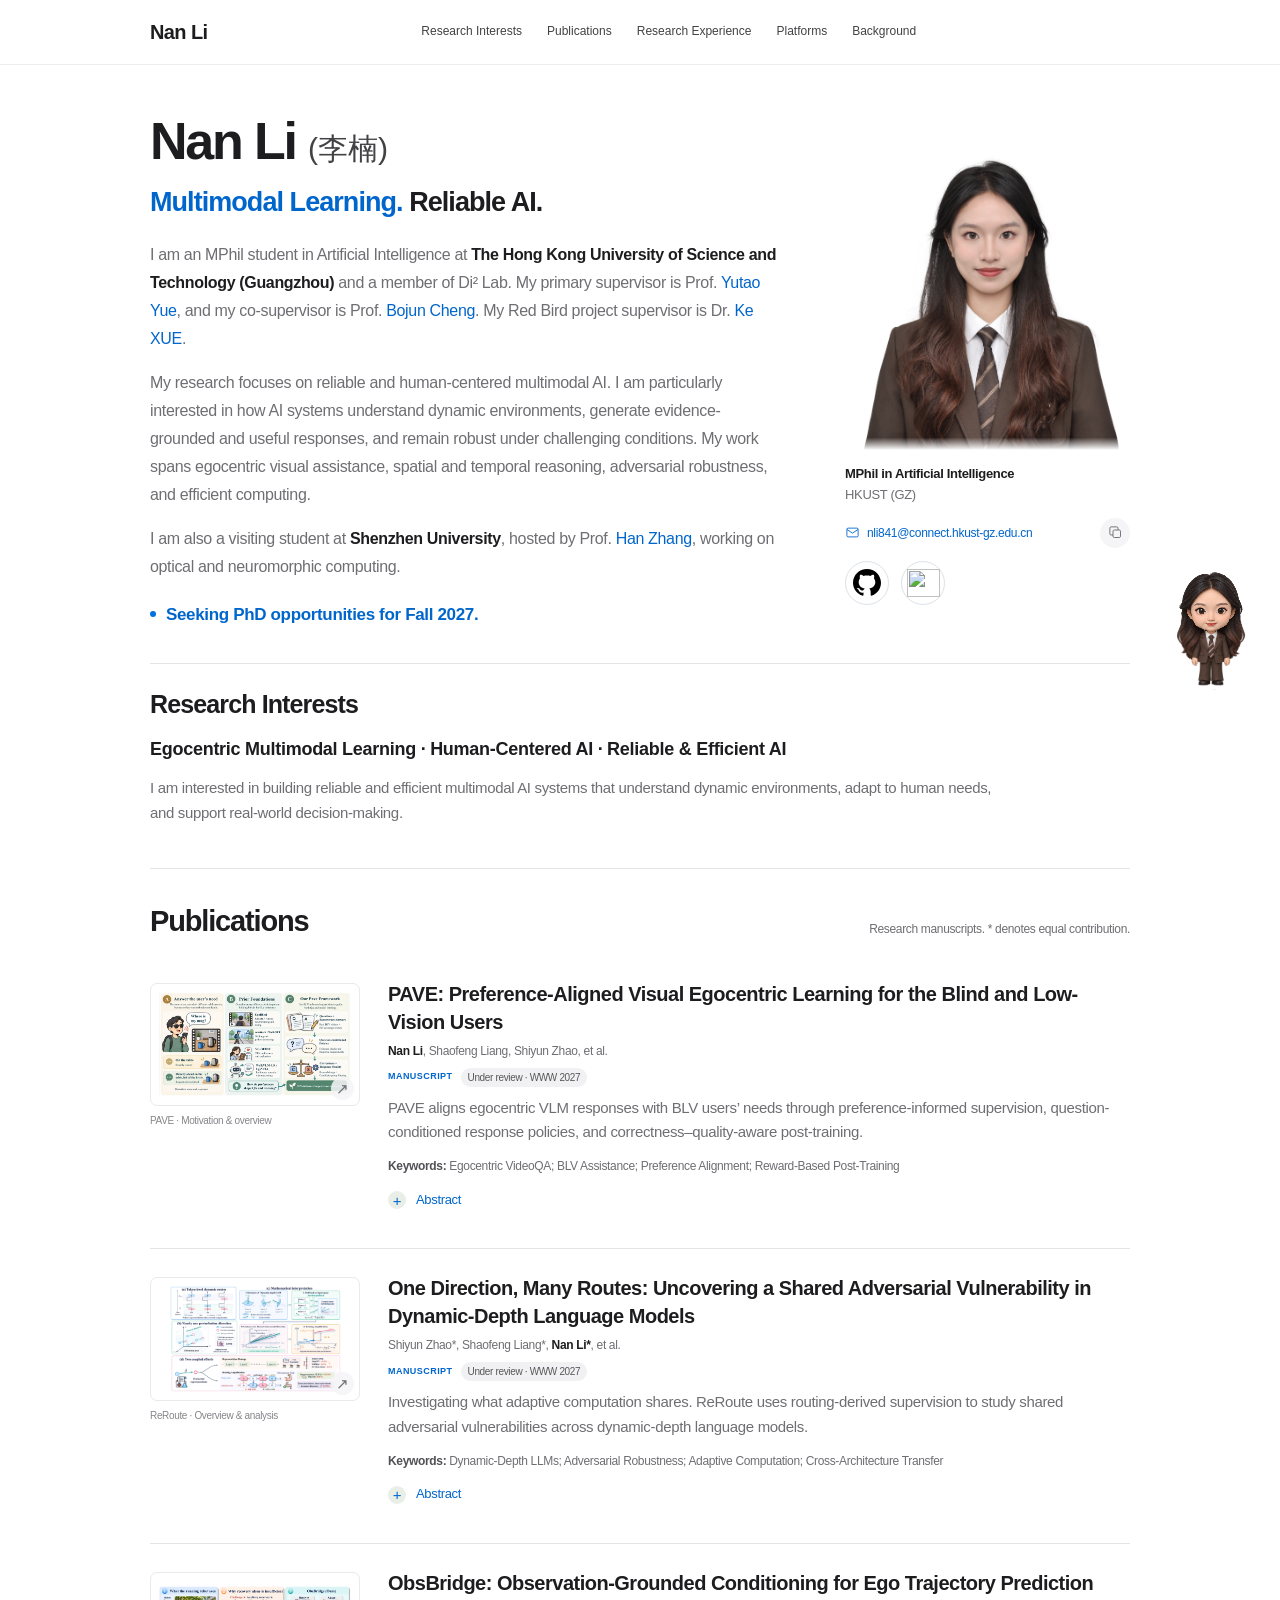
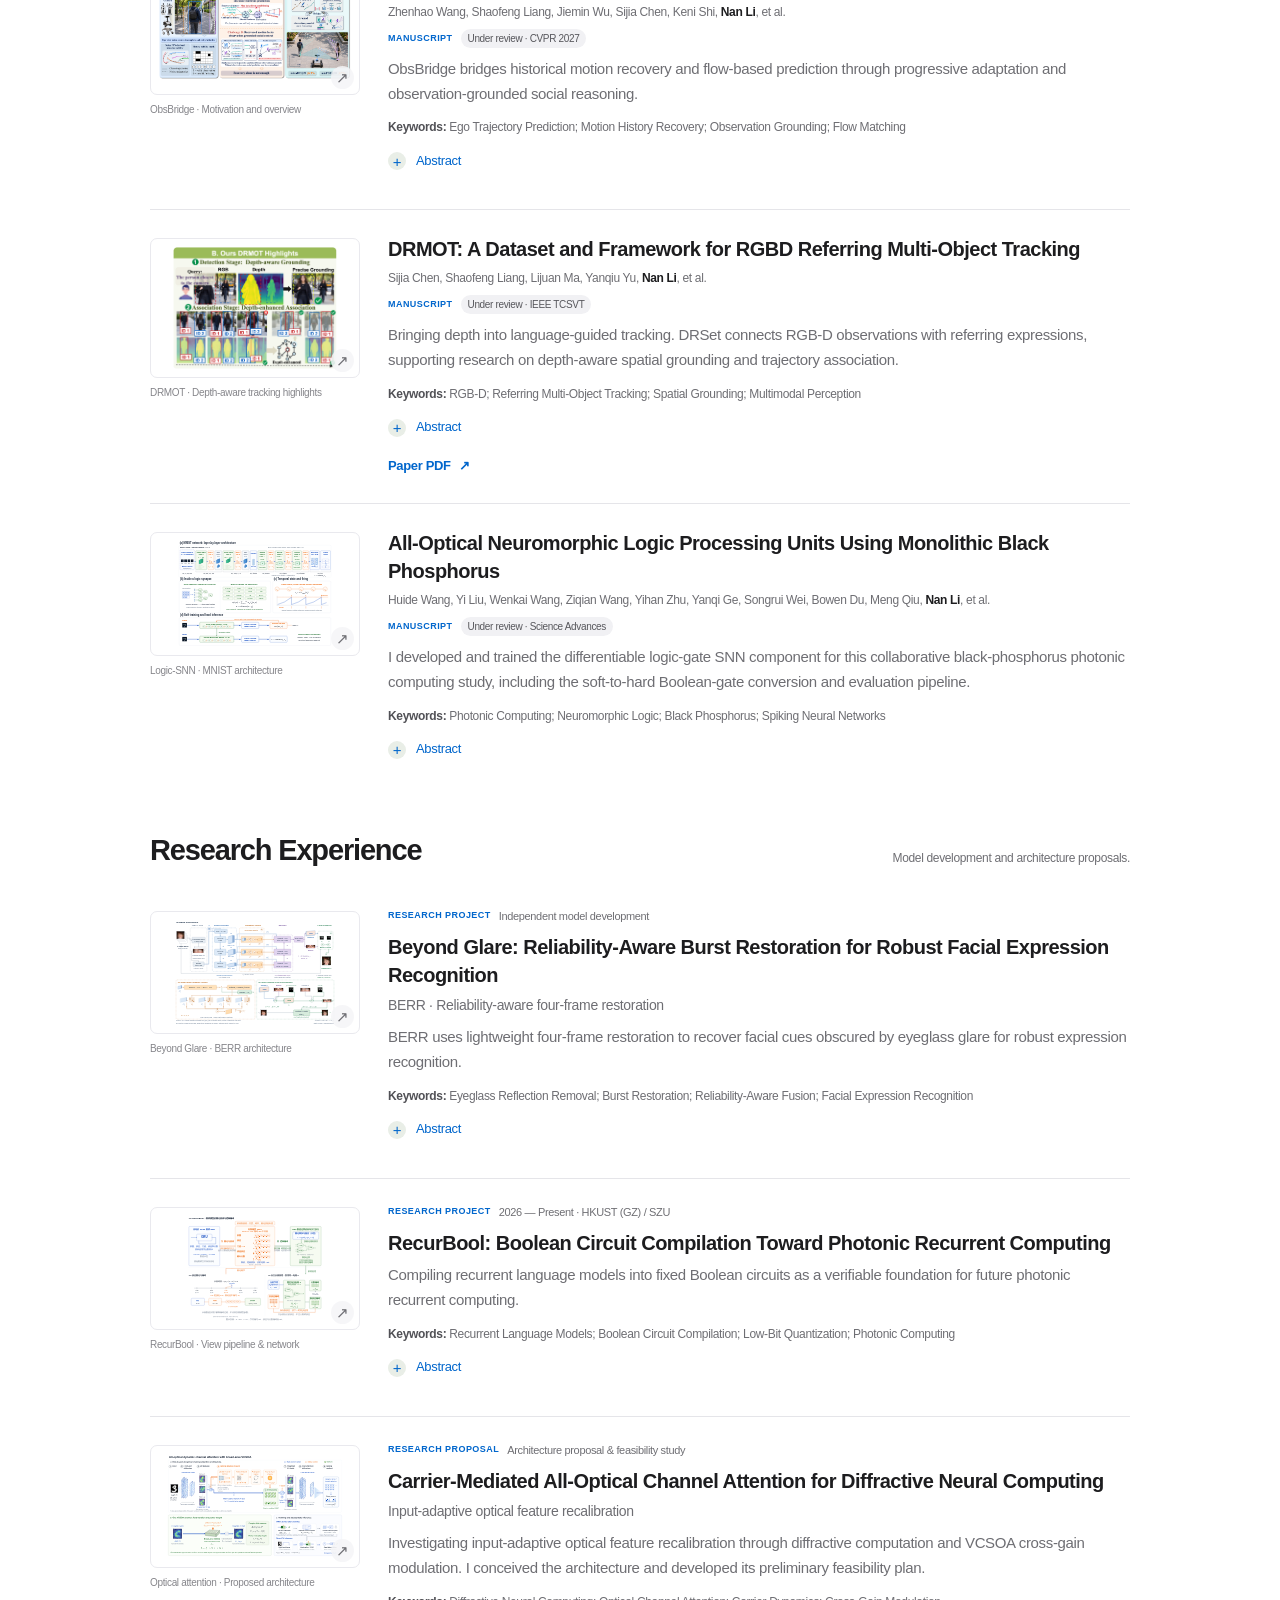
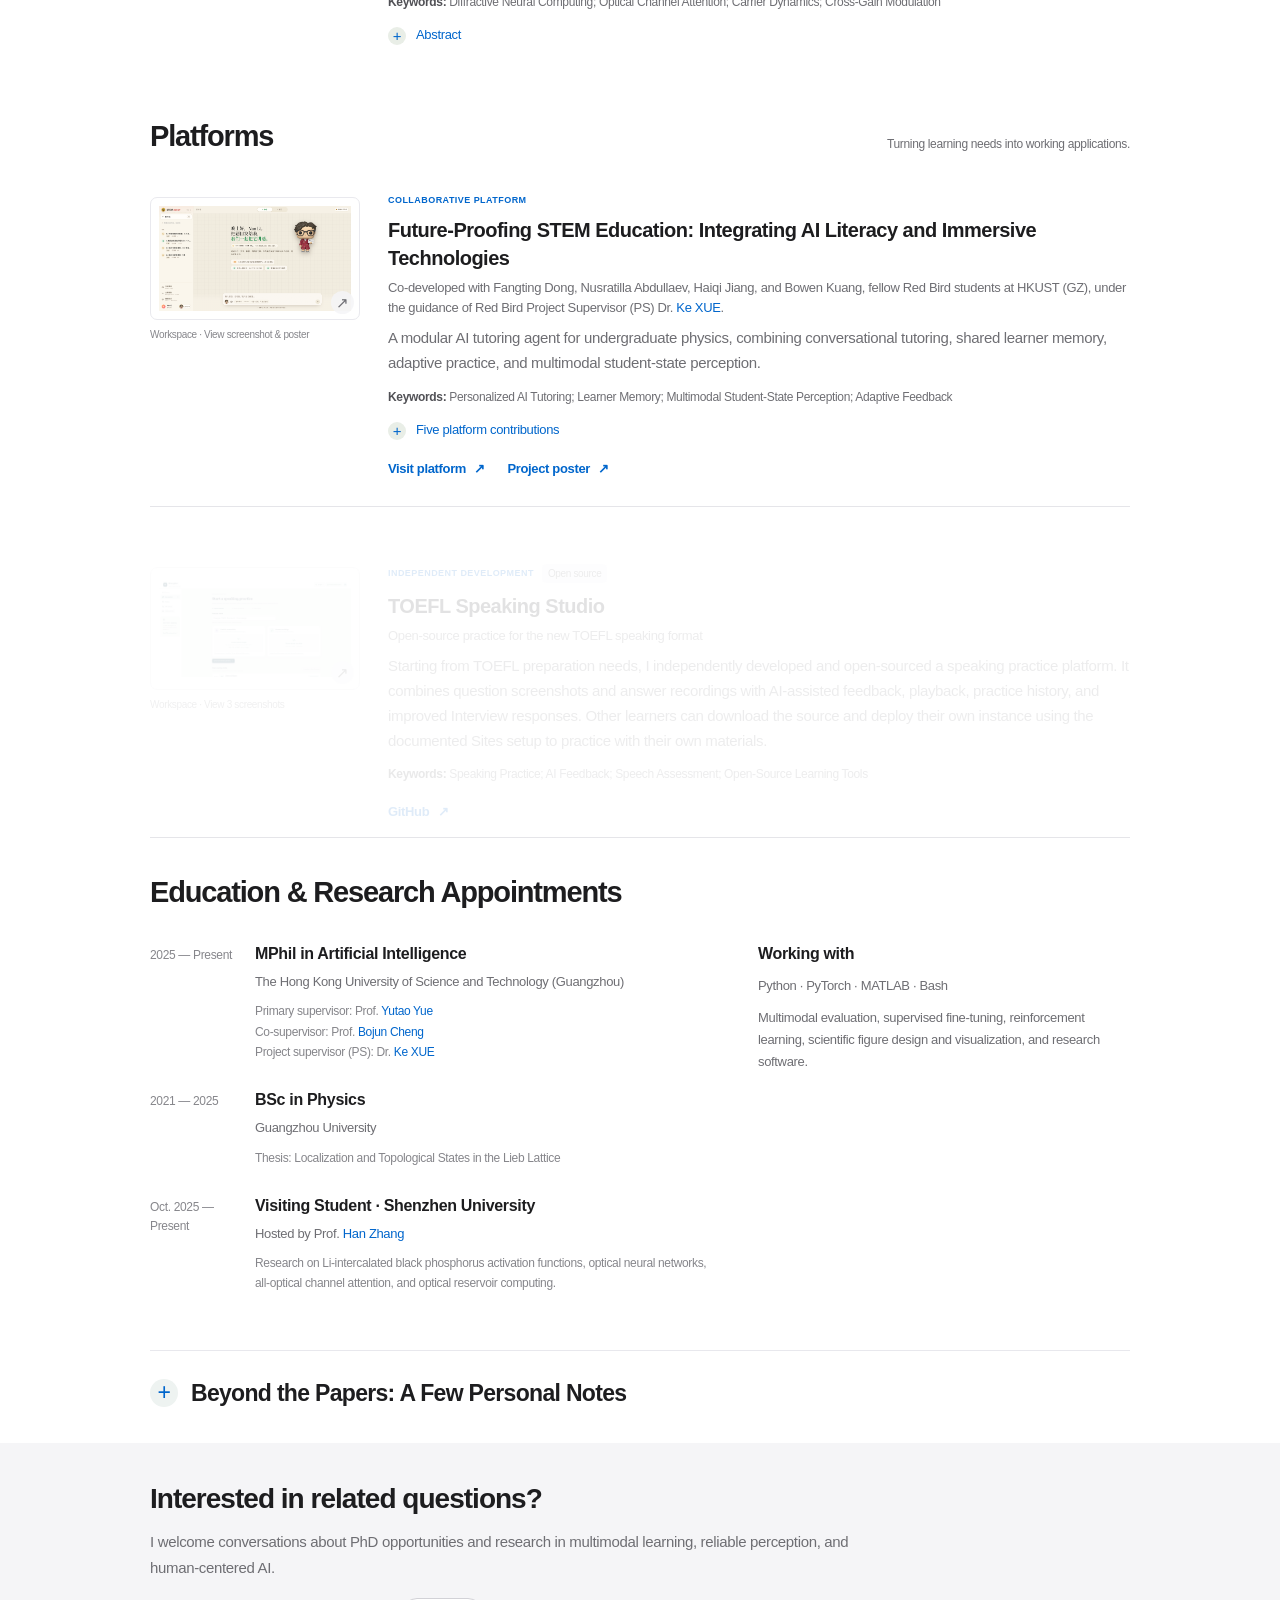
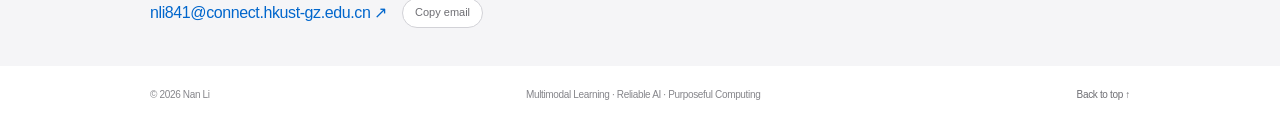
==== index.html @ 13158b63 "Add period to PhD opportunity notice" ====
<!doctype html>
<html lang="en">
<head>
  <meta charset="utf-8">
  <meta name="viewport" content="width=device-width, initial-scale=1">
  <meta name="description" content="Nan Li is an MPhil student in Artificial Intelligence at The Hong Kong University of Science and Technology (Guangzhou), researching human-centered multimodal learning, reliable visual perception, and efficient computation.">
  <meta name="theme-color" content="#ffffff">
  <meta property="og:title" content="Nan Li — Multimodal Learning & Reliable AI">
  <meta property="og:description" content="Research, manuscripts and open-source work in human-centered multimodal intelligence.">
  <meta property="og:type" content="website">
  <meta property="og:url" content="https://lina-0209.github.io/">
  <link rel="canonical" href="https://lina-0209.github.io/">
  <title>Nan Li — Multimodal Learning & Reliable AI</title>
  <link rel="icon" href="assets/favicon.svg" type="image/svg+xml">
  <link rel="stylesheet" href="assets/style.css">
  <link rel="stylesheet" href="assets/showcase.css?v=19">
  <link rel="stylesheet" href="assets/compact.css?v=84">
  <script src="assets/site.js?v=79" defer></script>
  <script src="assets/interactions.js?v=79" defer></script>
  <script src="assets/showcase.js?v=20" defer></script>
  <script src="assets/avatar-wave.js" defer></script>
  <script src="assets/avatar.js?v=79" defer></script>
  <script src="assets/avatar-head.js" defer></script>
  <script src="assets/avatar-gaze.js?v=13.2" defer></script>
</head>
<body>
  <div class="reading-progress" aria-hidden="true"><span></span></div>
  <a class="skip-link" href="#main">Skip to content</a>
  <header class="site-header">
    <div class="header-inner">
      <a class="wordmark" href="#about" aria-label="Nan Li home"><span class="mark">N.</span><span>Nan Li</span></a>
      <nav id="site-navigation" aria-label="Main navigation">
        <a href="#interests">Research Interests</a>
        <a href="#publications">Publications</a>
        <a href="#experience">Research Experience</a>
        <a href="#platforms">Platforms</a>
        <a href="#background">Background</a>
      </nav>
      <div class="header-actions"><button class="menu-toggle" type="button" aria-expanded="false" aria-controls="site-navigation"><span>Menu</span><svg viewBox="0 0 16 16" width="12" height="12" aria-hidden="true"><path d="m3 6 5 5 5-5" fill="none" stroke="currentColor" stroke-width="1.5"/></svg></button></div>
    </div>
  </header>
  <main id="main">
    <section class="hero page-width" id="about" aria-labelledby="name">
      <div class="hero-copy">
        <div class="hero-stage">
          <h1 id="name">Nan Li <span class="name-chinese" lang="zh-Hans">(李楠)</span></h1>
          <p class="research-line"><span class="highlight">Multimodal Learning.</span><br>Reliable AI.</p>
        </div>
        
        
        <p class="bio">I am an MPhil student in Artificial Intelligence at <strong><a class="school-link" href="https://www.hkust-gz.edu.cn/" target="_blank" rel="noopener noreferrer">The Hong Kong University of Science and Technology (Guangzhou)</a></strong> and a member of <a class="school-link" href="https://www.di2lab.net/" target="_blank" rel="noopener noreferrer">Di² Lab</a>. My primary supervisor is Prof. <a class="mentor-link" href="https://facultyprofiles.hkust-gz.edu.cn/faculty-personal-page?id=401" target="_blank" rel="noopener noreferrer">Yutao Yue</a>, and my co-supervisor is Prof. <a class="mentor-link" href="https://personal.hkust-gz.edu.cn/bojuncheng/index.html" target="_blank" rel="noopener noreferrer">Bojun Cheng</a>. My Red Bird project supervisor is Dr. <a class="mentor-link" href="https://facultyprofiles.hkust-gz.edu.cn/faculty-personal-page?id=422" target="_blank" rel="noopener noreferrer">Ke XUE</a>.</p>
        <p class="bio">My research focuses on reliable and human-centered multimodal AI. I am particularly interested in how AI systems understand dynamic environments, generate evidence-grounded and useful responses, and remain robust under challenging conditions. My work spans egocentric visual assistance, spatial and temporal reasoning, adversarial robustness, and efficient computing.</p>
        <p class="bio">I am also a visiting student at <strong>Shenzhen University</strong>, hosted by Prof. <a class="mentor-link" href="https://cpoe.szu.edu.cn/en/szxq.jsp?dm=zhanghan_1en&amp;id=1779754232620453889&amp;language=1&amp;urltype=tp.TpTeacherDetail&amp;wbtreeid=1119" target="_blank" rel="noopener noreferrer">Han Zhang</a>, working on optical and neuromorphic computing.</p>
        <p class="opportunity"><span class="status-dot" aria-hidden="true"></span><span>Seeking PhD opportunities for Fall 2027.</span></p>
      </div>
      <aside class="profile-sidebar" aria-label="Profile and contact links">
        <div class="profile-portrait"><img src="assets/nan-li.jpg" width="4288" height="2848" alt="Nan Li" fetchpriority="high"></div>
        <div class="profile-contact">
          <p class="profile-affiliation">MPhil in Artificial Intelligence<br><span><a class="school-link" href="https://www.hkust-gz.edu.cn/" target="_blank" rel="noopener noreferrer">HKUST (GZ)</a></span></p>
          <div class="profile-email-row">
            <a class="profile-email" href="mailto:nli841@connect.hkust-gz.edu.cn"><svg viewBox="0 0 24 24" fill="none" aria-hidden="true"><rect x="3" y="5" width="18" height="14" rx="2"/><path d="m3 7 9 6 9-6"/></svg><span>nli841@connect.hkust-gz.edu.cn</span></a>
            <button class="profile-copy" type="button" data-copy-email aria-label="Copy email" title="Copy email"><svg class="copy-icon" viewBox="0 0 24 24" fill="none" aria-hidden="true"><rect x="8" y="8" width="12" height="12" rx="2"/><path d="M16 8V5a2 2 0 0 0-2-2H5a2 2 0 0 0-2 2v9a2 2 0 0 0 2 2h3"/></svg><svg class="copied-icon" viewBox="0 0 24 24" fill="none" aria-hidden="true"><path d="m5 12 4 4L19 6"/></svg></button>
          </div>
          <div class="profile-links profile-social-links">
            <a class="social-icon-link" href="https://github.com/Lina-0209" target="_blank" rel="noopener noreferrer" aria-label="GitHub" title="GitHub"><img src="assets/github-mark.svg" width="28" height="28" alt="" aria-hidden="true"></a>
            <a class="social-icon-link" data-linkedin href="https://www.linkedin.com/in/nan-li-72614b416/" target="_blank" rel="noopener noreferrer" aria-label="LinkedIn" title="LinkedIn"><img src="assets/linkedin-mark.png" width="33" height="28" alt="" aria-hidden="true"></a>
          </div>
        </div>
      </aside>
    </section>

    <section class="interests-section page-width" id="interests" aria-labelledby="interests-title">
      <h2 id="interests-title">Research Interests</h2>
      <p class="interest-focus"><strong><span>Egocentric Multimodal Learning</span> · <span>Human-Centered AI</span> · <span>Reliable &amp; Efficient AI</span></strong></p>
      <p class="compact-interest-intro">I am interested in building reliable and efficient multimodal AI systems that understand dynamic environments, adapt to human needs, and support real-world decision-making.</p>
    </section>

    <section class="research-section works-section page-width" id="publications" aria-labelledby="publications-title">
      <span class="legacy-anchor" id="research" aria-hidden="true"></span>
      <div class="section-heading reveal"><div><h2 id="publications-title">Publications</h2></div><p class="section-intro">Research manuscripts. * denotes equal contribution.</p></div>
      <div class="project-list">
        <article id="pave" class="project featured reveal" data-showcase-index="01" data-research="multimodal">
          <div class="project-visual"><a class="figure-link" href="assets/pave-paper.png?v=25" data-figure data-caption-en="PAVE · Motivation &amp; overview" aria-label="Enlarge PAVE figure"><img src="assets/pave-paper.png?v=25" width="2975" height="1600" loading="lazy" alt="PAVE motivation and conceptual overview: user needs, prior foundations, and BLV-informed supervision and learning."><span class="figure-zoom" aria-hidden="true">↗</span></a><div class="visual-caption"><span>PAVE · Motivation &amp; overview</span><span class="figure-hint">Click to enlarge</span></div></div>
          <div class="project-copy">
            <h3>PAVE: Preference-Aligned Visual Egocentric Learning for the Blind and Low-Vision Users</h3>
            <p class="authors"><strong>Nan Li</strong>, Shaofeng Liang, Shiyun Zhao, et al.</p>
            <div class="project-meta"><span class="project-kind">Manuscript</span><span class="review-status">Under review · WWW 2027</span></div>
            <p class="project-description">PAVE aligns egocentric VLM responses with BLV users’ needs through preference-informed supervision, question-conditioned response policies, and correctness–quality-aware post-training.</p>
            <p class="project-keywords"><span class="keywords-label">Keywords:</span> <span>Egocentric VideoQA; BLV Assistance; Preference Alignment; Reward-Based Post-Training</span></p>
            <details class="paper-abstract"><summary>Abstract</summary><div class="detail-body"><p>Egocentric video question answering enables blind and low-vision (BLV) users to query their immediate surroundings through natural language. However, existing benchmarks and models primarily optimize for semantic agreement with reference answers, reducing visual assistance to a purely factual matching task. In real-world scenarios, a factually correct response remains practically unhelpful if it lacks the spatial orientation, actionable detail, or conciseness required by the immediate task of the user. Drawing upon real BLV egocentric videos and authentic user queries from EgoBlind, we construct the PA-EgoQA, a preference-aligned dataset that reconstructs reference answers according to empirical BLV communication criteria. Based on this dataset, we introduce Preference-Aligned Visual Egocentric Learning (PAVE), a unified learning and inference framework that couples structured answer-policy fine-tuning with deterministic question-conditioned routing to adapt response formulation directly to the surface form of the query at inference time. We further align the model via FILTER-GRPO, which pairs a hierarchical correctness-quality reward with contrast-based candidate-group filtering to extract learning signals from both factual accuracy contrasts and fine-grained quality variations among correct answers. Extensive experiments across three vision-language backbones demonstrate consistent improvements in factual accuracy alongside substantial gains in assistive response quality. These results establish a concrete paradigm for translating human-centered response requirements into egocentric supervision, generation policies, and post-training objectives.</p></div></details>
          </div>
        </article>
        <article id="reroute" class="project reveal" data-showcase-index="02" data-research="reliability">
          <div class="project-visual"><a class="figure-link" href="assets/reroute-paper.png?v=26" data-figure data-caption-en="ReRoute · Overview &amp; analysis" aria-label="Enlarge REROUTE figure"><img src="assets/reroute-paper.png?v=26" width="1832" height="1126" loading="lazy" alt="Overview of One Direction, Many Routes: token-level dynamic routes, a shared perturbation direction, mathematical interpretation, and coupled representation damage and routing amplification."><span class="figure-zoom" aria-hidden="true">↗</span></a><div class="visual-caption"><span>ReRoute · Overview &amp; analysis</span><span class="figure-hint">Click to enlarge</span></div></div>
          <div class="project-copy">
            <h3>One Direction, Many Routes: Uncovering a Shared Adversarial Vulnerability in Dynamic-Depth Language Models</h3>
            <p class="authors">Shiyun Zhao*, Shaofeng Liang*, <strong>Nan Li*</strong>, et al.</p>
            <div class="project-meta"><span class="project-kind">Manuscript</span><span class="review-status">Under review · WWW 2027</span></div>
            <p class="project-description">Investigating what adaptive computation shares. ReRoute uses routing-derived supervision to study shared adversarial vulnerabilities across dynamic-depth language models.</p>
            <p class="project-keywords"><span class="keywords-label">Keywords:</span> <span>Dynamic-Depth LLMs; Adversarial Robustness; Adaptive Computation; Cross-Architecture Transfer</span></p>
            <details class="paper-abstract"><summary>Abstract</summary><div class="detail-body"><p>Large language models (LLMs) power a wide range of Web services, from search summarization to autonomous Web agents. To reduce the high computational cost of serving these models, dynamic-depth inference has emerged as an effective paradigm. Its token representations dynamically determine which layers to execute. Consequently, each representation serves a dual role: it encodes semantic content while simultaneously governing subsequent computation. In this work, we explore whether this mechanism could introduce a transferable vulnerability. Our key insight is that the routing decisions produced by a model on clean text provide intrinsic, label-free supervision. These decisions exist for any arbitrary input, require no task labels, and indicate on which side of each decision boundary the input currently resides. Based on this observation, we propose REROUTE that learns embedding perturbations to invert clean routing decisions while preserving language modeling fidelity along the original route. It also distills these perturbations into discrete token substitutions. REROUTE reduces the zero-shot accuracy of the source model by 42.9% and transfers across unseen routing architectures with relative accuracy drops of 33.3% to 35.3%. Moreover, the learned perturbations collapse onto a single dominant direction in the input embedding space. Our theoretical and causal analyses show that this shared direction emerges from aligned router-boundary pullbacks, simultaneously corrupting backbone representations and amplifying performance degradation through discrete rerouting.</p></div></details>
          </div>
        </article>
        <article id="obsbridge" class="project reveal" data-research="multimodal">
          <div class="project-visual"><a class="figure-link" href="assets/obsbridge-overview.png?v=80" data-figure data-caption-en="ObsBridge · Motivation and framework overview" aria-label="Enlarge ObsBridge figure"><img src="assets/obsbridge-overview.png?v=80" width="1385" height="680" loading="lazy" alt="ObsBridge overview: ego-view observation noise, historical recovery challenges, progressive adaptation, and observation-grounded social forecasting."><span class="figure-zoom" aria-hidden="true">↗</span></a><div class="visual-caption"><span>ObsBridge · Motivation and overview</span><span class="figure-hint">Click to enlarge</span></div></div>
          <div class="project-copy"><h3>ObsBridge: Observation-Grounded Conditioning for Ego Trajectory Prediction</h3>
            <p class="authors">Zhenhao Wang, Shaofeng Liang, Jiemin Wu, Sijia Chen, Keni Shi, <strong>Nan Li</strong>, et al.</p>
            <div class="project-meta"><span class="project-kind">Manuscript</span><span class="review-status">Under review · CVPR 2027</span></div>
            <p class="project-description">ObsBridge bridges historical motion recovery and flow-based prediction through progressive adaptation and observation-grounded social reasoning.</p>
            <p class="project-keywords"><span class="keywords-label">Keywords:</span> <span>Ego Trajectory Prediction; Motion History Recovery; Observation Grounding; Flow Matching</span></p>
            <details class="paper-abstract"><summary>Abstract</summary><div class="detail-body"><p>Pedestrian forecasting from ego-view observations is challenging because occlusion, limited visibility, and tracking errors corrupt observed motion histories. Such errors are particularly consequential for autonomous robot navigation. Existing paradigms typically either impute noisy history positions before forecasting or jointly train an auxiliary history reconstruction branch. However, directly feeding imperfect historical estimates into a predictor causes a severe distribution shift between training and deployment. Meanwhile, auxiliary reconstruction still computes inter-agent interactions over raw, corrupted coordinates. Our key insight is that robust forecasting under ego-view noise requires explicitly coupling recovered historical states with raw observation evidence to gradually adapt the predictor and calibrate inter-agent relations. Building on this insight, we propose ObsBridge, a flow-based trajectory forecasting framework with observation-grounded historical bridging. Specifically, ObsBridge first employs a frozen estimator to recover historical motion from agent-relative and ego-relative positions, image-plane locations, and visibility states. During training, we introduce an agent-wise curriculum that gradually replaces clean teacher histories with complete estimated histories before context encoding. This allows the predictor to smoothly adapt to residual recovery errors. Furthermore, we design a residual geometry adapter to fuse the encoded motion with original observation evidence. We aggregate the resulting representations through social attention to condition the flow-based trajectory generator. Extensive experiments across multiple benchmarks demonstrate that ObsBridge consistently outperforms state-of-the-art methods. On EgoTraj-TBD, it reduces minADE@20 by 6.5% and minFDE@20 by 8.7%.</p></div></details>
          </div>
        </article>
        <article id="drmot" class="project reveal" data-showcase-index="03" data-research="multimodal">
          <div class="project-visual"><a class="figure-link" href="assets/drmot-paper.png?v=28" data-figure data-caption-en="DRMOT · Depth-aware tracking highlights" aria-label="Enlarge DRMOT figure"><img src="assets/drmot-paper.png?v=28" width="1366" height="1018" loading="lazy" alt="DRMOT highlights: depth-aware grounding from RGB-D inputs and depth-enhanced multi-object association."><span class="figure-zoom" aria-hidden="true">↗</span></a><div class="visual-caption"><span>DRMOT · Depth-aware tracking highlights</span><span class="figure-hint">Click to enlarge</span></div></div>
          <div class="project-copy">
            <h3><a href="https://arxiv.org/pdf/2602.04692" target="_blank" rel="noopener noreferrer">DRMOT: A Dataset and Framework for RGBD Referring Multi-Object Tracking</a></h3>
            <p class="authors">Sijia Chen, Shaofeng Liang, Lijuan Ma, Yanqiu Yu, <strong>Nan Li</strong>, et al.</p>
            <div class="project-meta"><span class="project-kind">Manuscript</span><span class="review-status">Under review · IEEE TCSVT</span></div>
            <p class="project-description">Bringing depth into language-guided tracking. DRSet connects RGB-D observations with referring expressions, supporting research on depth-aware spatial grounding and trajectory association.</p>
            <p class="project-keywords"><span class="keywords-label">Keywords:</span> <span>RGB-D; Referring Multi-Object Tracking; Spatial Grounding; Multimodal Perception</span></p>
            <details class="paper-abstract"><summary>Abstract</summary><div class="detail-body"><p>Referring Multi-Object Tracking (RMOT) aims to track specific targets based on language descriptions, playing a vital role in interactive AI systems such as robotics and autonomous driving. However, existing RMOT methods rely exclusively on 2D RGB observations. Since similar 2D projections can correspond to different 3D configurations, the available observations may not uniquely determine the referred targets. This creates a fundamental mismatch between the task requirements and the available input. To advance research on the DRMOT task, we construct DRSet, a dataset tailored for the DRMOT task. DRSet comprises 2,076 referring expressions over 186 RGB-D source sequences. It features synchronized RGB images and depth maps paired with language descriptions, including explicit depth-dependent descriptions, to systematically evaluate spatial-semantic detection and tracking capabilities. Furthermore, we propose DRTrack, an MLLM-guided depth-referring tracking framework. DRTrack leverages a Geometric-Aware GRPO fine-tuned Multimodal Large Language Model (MLLM) to achieve precise spatial-semantic detection from joint L+RGB+D inputs, while incorporating explicit depth cues to enforce robust trajectory association. Extensive experiments on the DRSet dataset demonstrate the effectiveness of our framework.</p></div></details>
            <a class="text-link paper-link" href="https://arxiv.org/pdf/2602.04692" target="_blank" rel="noopener noreferrer">Paper PDF <span aria-hidden="true">↗</span></a>
          </div>
        </article>
        <article id="photonic-nlpu" class="project reveal" data-showcase-index="04" data-research="reliability">
          <span id="logic-snn" aria-hidden="true" style="position:absolute;top:0;left:0"></span>
          <div class="project-visual"><a class="figure-link" href="assets/logic-snn-mnist-method.svg?v=36" data-figure data-caption-en="Logic-SNN · MNIST architecture" aria-label="Enlarge Logic-SNN figure"><img src="assets/logic-snn-mnist-method.svg?v=36" width="2260" height="1550" loading="lazy" alt="Logic-SNN MNIST method: convolutional and dense logic layers with gain and LIF neurons, logic synapses, temporal state, soft training and hard Boolean-gate inference."><span class="figure-zoom" aria-hidden="true">↗</span></a><div class="visual-caption"><span>Logic-SNN · MNIST architecture</span><span class="figure-hint">Click to enlarge</span></div></div>
          <div class="project-copy">
            <h3>All-Optical Neuromorphic Logic Processing Units Using Monolithic Black Phosphorus</h3>
            <p class="authors">Huide Wang, Yi Liu, Wenkai Wang, Ziqian Wang, Yihan Zhu, Yanqi Ge, Songrui Wei, Bowen Du, Meng Qiu, <strong>Nan Li</strong>, et al.</p>
            <div class="project-meta"><span class="project-kind">Manuscript</span><span class="review-status">Under review · Science Advances</span></div>
            <p class="project-description">I developed and trained the differentiable logic-gate SNN component for this collaborative black-phosphorus photonic computing study, including the soft-to-hard Boolean-gate conversion and evaluation pipeline.</p>
            <p class="project-keywords"><span class="keywords-label">Keywords:</span> <span>Photonic Computing; Neuromorphic Logic; Black Phosphorus; Spiking Neural Networks</span></p>
            <details class="paper-abstract"><summary>Abstract</summary><div class="detail-body"><p>The neuromorphic logic processing unit (nLPU) represents a significant evolutionary leap beyond conventional logic processing units (LPUs), offering a highly promising pathway to break through the von Neumann bottleneck via high-throughput, energy-efficient brain-inspired computing. However, achieving multifunctional and reconfigurable nLPUs within a single hardware platform remains a fundamental challenge. Here, we demonstrate a reconfigurable photonic nLPU computing architecture based on a single-layer black phosphorus (BP) van der Waals heterostructure. By integrating the anisotropic photoluminescence (PL) of BP with nonvolatile optically controlled ferroelectric modulation, this platform seamlessly achieves dynamic reconfigurable switching among seven fundamental Boolean logic operations (AND, OR, NOT, NOR, NAND, XOR, XNOR), while being compatible with both the continuous-time driving and discrete sparse spike event-driven mechanisms underpinning spiking neural networks (SNNs). By combining these physical logic primitives with a differentiable training strategy, our photonic nLPU architecture exhibits high-accuracy parallel pattern recognition capability, with substantially reduced computational latency and power consumption. This work bridges the gap between physical optical computing and neuro-symbolic logic architectures, laying the foundation for the development of next-generation intelligent photonic processors.</p></div></details>
          </div>
        </article>
      </div>
    </section>

    <section class="research-section works-section page-width" id="experience" aria-labelledby="experience-title">
      <span class="legacy-anchor" id="open-source" aria-hidden="true"></span>
      <div class="section-heading reveal"><div><h2 id="experience-title">Research Experience</h2></div><p class="section-intro">Model development and architecture proposals.</p></div>
      <div class="project-list">
        <article id="berr" class="project reveal" data-showcase-index="01">
          <div class="project-visual"><a class="figure-link" href="assets/berr-architecture.svg?v=34" data-figure data-caption-en="Beyond Glare · BERR architecture" aria-label="Enlarge BERR figure"><img src="assets/berr-architecture.svg?v=34" width="2400" height="1565" loading="lazy" alt="BERR architecture with four-frame ROI alignment, shared multi-scale encoding, pixel-wise reliability fusion, visible/prior decoding, and mask-guided local composition."><span class="figure-zoom" aria-hidden="true">↗</span></a><div class="visual-caption"><span>Beyond Glare · BERR architecture</span><span class="figure-hint">Click to enlarge</span></div></div>
          <div class="project-copy"><div class="project-meta"><span class="project-kind">Research project</span><span class="plain-status">Independent model development</span></div>
            <h3 class="long-title">Beyond Glare: Reliability-Aware Burst Restoration for Robust Facial Expression Recognition</h3><p class="project-subtitle">BERR · Reliability-aware four-frame restoration</p>
            <p class="project-description">BERR uses lightweight four-frame restoration to recover facial cues obscured by eyeglass glare for robust expression recognition.</p>
            <p class="project-keywords"><span class="keywords-label">Keywords:</span> <span>Eyeglass Reflection Removal; Burst Restoration; Reliability-Aware Fusion; Facial Expression Recognition</span></p>
            <details class="paper-abstract"><summary>Abstract</summary><div class="detail-body"><p>Eyeglass reflections obscure facial cues needed for reliable expression recognition in AI-assisted learning. BERR is a lightweight four-frame reflection-removal network that combines complementary observations through degradation-aware temporal fusion. We construct LensGlare-4 with 2,243 synthetic glare bursts and integrate the BERR–FER pipeline into an undergraduate physics tutoring platform. Under strong glare on FER2013, BERR improves accuracy by 0.54 percentage points and Macro-F1 by 0.78 percentage points. On 2,824 paired RAF-DB faces under strong synthetic glare, BERR improves frozen POSTER V2 accuracy by 2.94 percentage points and Macro-F1 by 3.16 percentage points over direct FER. The resulting visual front end supports multimodal student-state perception and personalized teaching.</p></div></details>
          </div>
        </article>
        <article id="logic-language-modeling" class="project reveal">
          <div class="project-visual"><a class="figure-link" href="assets/gategru-conversion-pipeline.svg?v=67" data-figure data-figure-group="gategru" data-caption-en="RecurBool · Quantization, logic compilation, and recurrent state feedback" aria-label="Enlarge RecurBool conversion pipeline"><img src="assets/gategru-conversion-pipeline.svg?v=67" width="2200" height="1710" loading="lazy" alt="RecurBool pipeline from a pretrained GRU through training-data calibration and Boolean logic compilation to recurrent execution."><span class="figure-zoom" aria-hidden="true">↗</span></a><div hidden><a class="figure-link" href="assets/gategru-five-bit-network.svg?v=67" data-figure data-figure-group="gategru" data-caption-en="RecurBool · Five-bit encoded recurrent network" aria-label="Enlarge RecurBool five-bit network"><img src="assets/gategru-five-bit-network.svg?v=67" width="2280" height="1130" loading="lazy" alt="RecurBool reset and update gates, candidate generation, state mixing, and output readout."></a></div><div class="visual-caption"><span>RecurBool · View pipeline &amp; network</span><span class="figure-hint">Click to enlarge</span></div></div>
          <div class="project-copy"><div class="project-meta"><span class="project-kind">Research project</span><span class="plain-status">2026 — Present · HKUST (GZ) / SZU</span></div>
            <h3 class="long-title">RecurBool: Boolean Circuit Compilation Toward Photonic Recurrent Computing</h3>
            <p class="project-description">Compiling recurrent language models into fixed Boolean circuits as a verifiable foundation for future photonic recurrent computing.</p>
            <p class="project-keywords"><span class="keywords-label">Keywords:</span> <span>Recurrent Language Models; Boolean Circuit Compilation; Low-Bit Quantization; Photonic Computing</span></p>
            <details class="paper-abstract"><summary>Abstract</summary><div class="detail-body"><p>This study explores the conversion of recurrent neural networks into executable Boolean logic circuits and presents RecurBool, a precision-aware circuit compilation framework for recurrent language models. It aims to provide a verifiable logic representation for future photonic computing architectures with state memory and temporal processing capabilities. Starting from a trained and frozen gated recurrent unit (GRU), the framework uses grouped quantization, per-dimension codebook calibration, and quantization-error compensation to reduce numerical precision while preserving as much of the original model’s predictive performance as possible. Using 5-bit weight and recurrent-state encodings, RecurBool converts gating computations, nonlinear mappings, arithmetic operations, and state updates into two-input Boolean circuits with fixed gate types and connectivity. The compiled circuit preserves the GRU’s gated memory mechanism, is reused across time steps, and predicts successive characters through autonomous state feedback without relying on the original floating-point model. On the full text8 validation set, RecurBool achieves 1.7436 BPC, close to the original FP32 GRU’s 1.7116 BPC; on byte-level WikiText-2 validation, it achieves 1.9165 BPB, close to the original model’s 1.8903 BPB. The circuit implementation also passes code-by-code consistency checks on random inputs and long-sequence prefixes, establishing agreement with the corresponding finite-precision reference computation. These results demonstrate the feasibility of converting recurrent language models into fixed Boolean logic circuits and provide a methodological foundation for further research into circuit optimization, hardware-aware compilation, and recurrent computation mapping for photonic devices.</p></div></details>
          </div>
        </article>
        <article class="project reveal" id="optical-attention" data-showcase-index="03">
          <div class="project-visual"><a class="figure-link" href="assets/optical-attention-framework.svg" data-figure data-caption-en="Optical attention · Proposed architecture" aria-label="Enlarge optical attention figure"><img src="assets/optical-attention-framework.svg" width="2720" height="1620" loading="lazy" alt="Proposed carrier-mediated all-optical channel attention architecture for diffractive neural computing using broad-area VCSOA cross-gain modulation."><span class="figure-zoom" aria-hidden="true">↗</span></a><div class="visual-caption"><span>Optical attention · Proposed architecture</span><span class="figure-hint">Click to enlarge</span></div></div>
          <div class="project-copy"><div class="project-meta"><span class="project-kind">Research proposal</span><span class="plain-status">Architecture proposal & feasibility study</span></div>
            <h3 class="long-title">Carrier-Mediated All-Optical Channel Attention for Diffractive Neural Computing</h3><p class="project-subtitle">Input-adaptive optical feature recalibration</p>
            <p class="project-description">Investigating input-adaptive optical feature recalibration through diffractive computation and VCSOA cross-gain modulation. I conceived the architecture and developed its preliminary feasibility plan.</p>
            <p class="project-keywords"><span class="keywords-label">Keywords:</span> <span>Diffractive Neural Computing; Optical Channel Attention; Carrier Dynamics; Cross-Gain Modulation</span></p>
            <details><summary>Abstract</summary><div class="detail-body"><p>Diffractive optical neural networks process two-dimensional optical fields in a spatially parallel manner, yet their fixed optical transformations cannot readily provide input-dependent channel recalibration. We propose a carrier-mediated all-optical channel attention framework that introduces input-dependent multiplicative modulation into two-dimensional optical features while keeping the trained diffractive parameters fixed. The key idea is to use input-generated control light to regulate the carrier state of a semiconductor amplifier, embedding dynamic channel-weight generation into light–matter interactions. Specifically, an optical attention branch generates control light through feature compression and cross-channel diffractive mixing, then adjusts the gain of each feature channel in the main branch through cross-gain modulation in a broad-area vertical-cavity semiconductor optical amplifier (VCSOA). Under weak-signal and approximately spatially uniform operating conditions, this mechanism applies input-dependent gain to the complete two-dimensional feature field to achieve channel recalibration. We further design a device-calibration-driven joint optimization procedure that incorporates device-response constraints into the co-design of front-end feature encoding, attention mapping, and back-end diffractive readout. By combining learnable static optical mappings with input-driven dynamic gain, the framework provides a design for optical channel attention without per-sample electronic weight computation or modulator refresh.</p></div></details>
          </div>
        </article>
      </div>
    </section>

    <section class="works-section platforms-section page-width" id="platforms" aria-labelledby="platforms-title">
      <div class="section-heading reveal"><div><h2 id="platforms-title">Platforms</h2></div><p class="section-intro">Turning learning needs into working applications.</p></div>
      <div class="project-list">
        <article class="project reveal" id="stem-platform">
          <div class="project-visual"><a class="figure-link" href="assets/stem-platform-workspace.png?v=46" data-figure data-figure-group="stem" data-caption-en="STEM platform · AI tutoring workspace" aria-label="Enlarge STEM platform screenshot"><img src="assets/stem-platform-workspace.png?v=46" width="2940" height="1624" loading="lazy" alt="STEM Agent workspace with AI physics tutoring, teaching and practice modes, learning history, and an interactive tutor character."><span class="figure-zoom" aria-hidden="true">↗</span></a><div hidden><a class="figure-link" href="assets/stem-platform-poster-20261105.webp?v=58" data-figure data-figure-group="stem" data-figure-pdf="assets/stem-platform-poster.pdf?v=55" data-caption-en="Future-Proofing STEM Education · Project poster" aria-label="Enlarge STEM project poster"><img src="assets/stem-platform-poster-20261105.webp?v=58" width="1334" height="3000" loading="lazy" alt="Project poster presenting the STEM Agent team, platform capabilities, and five interdisciplinary contributions."></a></div><div class="visual-caption"><span>Workspace · View screenshot &amp; poster</span><span class="figure-hint">Click to enlarge</span></div></div>
          <div class="project-copy">
            <div class="project-meta"><span class="project-kind">Collaborative platform</span></div>
            <h3 class="long-title"><a href="https://139.199.17.201/" target="_blank" rel="noopener noreferrer">Future-Proofing STEM Education: Integrating AI Literacy and Immersive Technologies</a></h3>
            <p class="project-subtitle">Co-developed with Fangting Dong, Nusratilla Abdullaev, Haiqi Jiang, and Bowen Kuang, fellow Red Bird students at HKUST (GZ), under the guidance of Red Bird Project Supervisor (PS) Dr. <a class="mentor-link" href="https://facultyprofiles.hkust-gz.edu.cn/faculty-personal-page?id=422" target="_blank" rel="noopener noreferrer">Ke XUE</a>.</p>
            <p class="project-description">A modular AI tutoring agent for undergraduate physics, combining conversational tutoring, shared learner memory, adaptive practice, and multimodal student-state perception.</p>
            <p class="project-keywords"><span class="keywords-label">Keywords:</span> <span>Personalized AI Tutoring; Learner Memory; Multimodal Student-State Perception; Adaptive Feedback</span></p>
            <details class="platform-contributions"><summary>Five platform contributions</summary><div class="detail-body"><ol>
              <li><strong>Vision &amp; affect.</strong> Optional camera-based facial emotion sensing supports learner-aware interaction.</li>
              <li><strong>Shared learner profile.</strong> Connect learning history and preferences across tutoring, practice, and feedback.</li>
              <li><strong>Adaptive teaching policy.</strong> Select hints, explanations, and examples using the learner’s state.</li>
              <li><strong>Practice &amp; reports.</strong> Configure practice, track progress, and return learning reports.</li>
              <li><strong>Desk-lamp companion.</strong> Extend study cues into the physical space through movement and light.</li>
            </ol></div></details>
            <a class="text-link" href="https://139.199.17.201/" target="_blank" rel="noopener noreferrer">Visit platform <span aria-hidden="true">↗</span></a>
            <a class="text-link" href="assets/stem-platform-poster.pdf?v=55" target="_blank" rel="noopener noreferrer">Project poster <span aria-hidden="true">↗</span></a>
          </div>
        </article>
        <article class="project reveal" id="toefl-platform">
          <div class="project-visual toefl-gallery">
            <a class="figure-link" href="assets/toefl-workspace.png?v=41" data-figure data-figure-group="toefl" data-caption-en="TOEFL Speaking Studio · Practice workspace" aria-label="Enlarge TOEFL workspace screenshot"><img src="assets/toefl-workspace.png?v=41" width="3840" height="1916" loading="lazy" alt="TOEFL Speaking Studio workspace for uploading question screenshots and answer recordings."><span class="figure-zoom" aria-hidden="true">↗</span></a>
            <div hidden>
              <a class="figure-link" href="assets/toefl-repeat-feedback.png?v=41" data-figure data-figure-group="toefl" data-caption-en="TOEFL Speaking Studio · Listen and Repeat feedback" aria-label="Enlarge TOEFL repeat feedback screenshot"><img src="assets/toefl-repeat-feedback.png?v=41" width="2196" height="1196" loading="lazy" alt="Listen and Repeat practice feedback with playback, reference transcription, scoring rationale and suggestions."><span class="figure-zoom" aria-hidden="true">↗</span></a>
              <a class="figure-link" href="assets/toefl-interview-feedback.png?v=41" data-figure data-figure-group="toefl" data-caption-en="TOEFL Speaking Studio · Interview feedback and answer refinement" aria-label="Enlarge TOEFL interview feedback screenshot"><img src="assets/toefl-interview-feedback.png?v=41" width="2138" height="1502" loading="lazy" alt="Interview practice feedback and a suggested answer refined from the learner's original response."><span class="figure-zoom" aria-hidden="true">↗</span></a>
            </div>
            <div class="visual-caption"><span>Workspace · View 3 screenshots</span></div>
          </div>
          <div class="project-copy">
            <div class="project-meta"><span class="project-kind">Independent development</span><span class="platform-access">Open source</span></div>
            <h3><a href="https://github.com/Lina-0209/toefl-speaking-studio" target="_blank" rel="noopener noreferrer">TOEFL Speaking Studio</a></h3>
            <p class="project-subtitle">Open-source practice for the new TOEFL speaking format</p>
            <p class="project-description">Starting from TOEFL preparation needs, I independently developed and open-sourced a speaking practice platform. It combines question screenshots and answer recordings with AI-assisted feedback, playback, practice history, and improved Interview responses. Other learners can download the source and deploy their own instance using the documented Sites setup to practice with their own materials.</p>
            <p class="project-keywords"><span class="keywords-label">Keywords:</span> <span>Speaking Practice; AI Feedback; Speech Assessment; Open-Source Learning Tools</span></p>
            <a class="text-link" href="https://github.com/Lina-0209/toefl-speaking-studio" target="_blank" rel="noopener noreferrer">GitHub <span aria-hidden="true">↗</span></a>
          </div>
        </article>
      </div>
    </section>

    <section class="background-section page-width" id="background" aria-labelledby="background-title"><div class="section-heading reveal"><div><h2 id="background-title">Education & Research Appointments</h2></div></div>
      <div class="background-grid reveal"><div class="education"><div class="education-item"><span class="education-date">2025 — Present</span><div><h3>MPhil in Artificial Intelligence</h3><p><a class="school-link" href="https://www.hkust-gz.edu.cn/" target="_blank" rel="noopener noreferrer">The Hong Kong University of Science and Technology (Guangzhou)</a></p><p class="education-note">Primary supervisor: Prof. <a class="mentor-link" href="https://facultyprofiles.hkust-gz.edu.cn/faculty-personal-page?id=401" target="_blank" rel="noopener noreferrer">Yutao Yue</a><br>Co-supervisor: Prof. <a class="mentor-link" href="https://personal.hkust-gz.edu.cn/bojuncheng/index.html" target="_blank" rel="noopener noreferrer">Bojun Cheng</a><br>Project supervisor (PS): Dr. <a class="mentor-link" href="https://facultyprofiles.hkust-gz.edu.cn/faculty-personal-page?id=422" target="_blank" rel="noopener noreferrer">Ke XUE</a></p></div></div><div class="education-item"><span class="education-date">2021 — 2025</span><div><h3>BSc in Physics</h3><p>Guangzhou University</p><p class="education-note">Thesis: Localization and Topological States in the Lieb Lattice</p></div></div><div class="education-item"><span class="education-date">Oct. 2025 — Present</span><div><h3>Visiting Student · Shenzhen University</h3><p>Hosted by Prof. <a class="mentor-link" href="https://cpoe.szu.edu.cn/en/szxq.jsp?dm=zhanghan_1en&amp;id=1779754232620453889&amp;language=1&amp;urltype=tp.TpTeacherDetail&amp;wbtreeid=1119" target="_blank" rel="noopener noreferrer">Han Zhang</a></p><p class="education-note">Research on Li-intercalated black phosphorus activation functions, optical neural networks, all-optical channel attention, and optical reservoir computing.</p></div></div></div><aside class="working-with"><h3>Working with</h3><p>Python · PyTorch · MATLAB · Bash</p><p>Multimodal evaluation, supervised fine-tuning, reinforcement learning, scientific figure design and visualization, and research software.</p></aside></div>
    </section>

    <section class="personal-notes-section page-width" id="personal-notes" aria-labelledby="personal-notes-title">
      <details>
        <summary><h2 id="personal-notes-title">Beyond the Papers: A Few Personal Notes</h2></summary>
      <div class="personal-notes-copy">
        <p>I actually started college in Intelligent Manufacturing Engineering. Growing up, I was always fascinated by logical puzzles, mechanical gadgets, and hands-on experiments. But I also had a dream of becoming a physics teacher. There was something incredibly rewarding about helping someone work through a difficult problem and seeing that moment when everything finally clicked. So, when I had the chance, I transferred to Physics.</p>
        <p>Outside the classroom, volunteering was a big part of my undergraduate life. I served as a department head in the Youth Volunteer Association and spent a lot of time participating in community service activities. During my sophomore year, I also initiated a student innovation project called <em>Helping Vulnerable Groups Bridge the Digital Divide</em>, which later received a bronze award. Looking back, I think these experiences shaped how I see the purpose of technology more than I realized at the time.</p>
        <p>In my junior and senior years, I gradually fell in love with AI, which eventually led me to pursue an MPhil in Artificial Intelligence at HKUST (Guangzhou). The more papers I read and experiments I ran, though, the more I found myself wondering: <strong>What do all these impressive benchmark scores really mean if the technology still struggles to help someone in everyday life?</strong></p>
        <p>In early 2026, I came across more stories about the everyday challenges faced by blind and low-vision (BLV) individuals. I started thinking about all the little things that many of us take for granted: knowing what lies ahead, finding our way through an unfamiliar place, or simply getting reliable information about our surroundings. I kept wondering whether the AI systems we were building could make some of those moments easier, safer, and more independent.</p>
        <p>That thought eventually led me and my senior labmate, Shaofeng Liang, a PhD student in Di² Lab, to start <strong>AI4S</strong>, a research group of twelve members who share a passion for AI-powered blind guidance. Together, we are exploring multimodal perception, visual question answering, and ways to make AI systems more reliable and efficient. We also hope to bring these capabilities together with robotic guide-dog platforms, moving toward assistive systems that people can actually use. PAVE is one of the first steps on this journey.</p>
        <p>Looking ahead, I really hope to keep working on AI for blind and low-vision assistance. There are still so many problems to solve, from understanding dynamic environments to giving trustworthy, timely, and useful answers. I would love to see our research go beyond papers and benchmarks and eventually become something that genuinely helps people navigate the world with greater confidence and independence. And if the ideas we develop can one day help other underserved communities too, that would mean even more to me.</p>
      </div>
      </details>
    </section>

    <section class="contact-section reveal" id="contact" aria-labelledby="contact-title"><div class="contact-inner page-width"><div><p class="eyebrow">LET'S CONNECT</p><h2 id="contact-title">Interested in related questions?</h2><p>I welcome conversations about PhD opportunities and research in multimodal learning, reliable perception, and human-centered AI.</p></div><div class="contact-actions"><a class="email-address" href="mailto:nli841@connect.hkust-gz.edu.cn">nli841@connect.hkust-gz.edu.cn <span aria-hidden="true">↗</span></a><button type="button" class="copy-email" data-copy-email>Copy email</button></div></div></section>
  </main>
  <footer class="page-width site-footer"><span>© <span data-year>2026</span> Nan Li</span><span>Multimodal Learning · Reliable AI · Purposeful Computing</span><a href="#about">Back to top ↑</a></footer>
  <dialog class="figure-dialog" data-figure-dialog aria-labelledby="figure-caption"><div class="lightbox-inner"><button class="figure-close" type="button" data-figure-close aria-label="Close figure">×</button><img data-figure-image alt=""><p id="figure-caption" data-figure-caption aria-live="polite"></p><p data-figure-error hidden></p><a class="figure-original text-link" data-figure-original target="_blank" rel="noopener noreferrer" hidden></a><div class="figure-gallery-controls" data-figure-controls hidden><button type="button" data-figure-prev aria-label="Previous image">←</button><span data-figure-count aria-live="polite"></span><button type="button" data-figure-next aria-label="Next image">→</button></div></div></dialog>
  <div class="avatar-companion"><span class="avatar-greeting" role="status" aria-live="polite" hidden></span><button class="avatar-dismiss" type="button" data-avatar-dismiss aria-label="Hide character">×</button><button class="avatar-button" type="button" data-avatar aria-label="Say hello to Nan Li’s animated character"><span class="avatar-sprite" aria-hidden="true"></span><span class="avatar-scene" aria-hidden="true">
      <span class="avatar-body"></span>
      <span class="avatar-head"><span class="avatar-eye-whites"></span><span class="avatar-head-image"></span><span class="avatar-eye-window eye-left"><span class="avatar-iris-source"></span></span><span class="avatar-eye-window eye-right"><span class="avatar-iris-source"></span></span></span>
    </span></button></div>
  <div class="toast" role="status" aria-live="polite" hidden></div>
</body>
</html>
---- assets/style.css ----
:root{--paper:#f7f1e4;--panel:#fffdf7;--ink:#302a24;--body:#5d554b;--muted:#817668;--blue:#3d6684;--orange:#b45d39;--green:#36735a;--yellow:#f2cc57;--red:#b8463b;--line:#dfd5c3;--serif:"Iowan Old Style","Palatino Linotype",Palatino,Georgia,"Songti SC",serif;--sans:-apple-system,BlinkMacSystemFont,"Segoe UI",Arial,"PingFang SC","Noto Sans SC",sans-serif;--ease:cubic-bezier(.2,.8,.2,1);--shadow:0 12px 35px -20px #53391d40}
*{box-sizing:border-box}main{overflow-x:clip}html{scroll-behavior:smooth;scroll-padding-top:110px}body{margin:0;background:var(--paper);color:var(--ink);font:15px/1.75 var(--sans);-webkit-font-smoothing:antialiased;background-image:radial-gradient(#846f4a12 .7px,transparent .7px);background-size:8px 8px}a{color:var(--blue);text-decoration:none}a:hover{text-decoration:underline;text-underline-offset:5px}button{font:inherit;color:inherit;cursor:pointer}a,button,summary{-webkit-tap-highlight-color:transparent}a:focus-visible,button:focus-visible,summary:focus-visible{outline:3px solid var(--blue);outline-offset:5px}img{display:block;max-width:100%;height:auto}strong{font-weight:650}[hidden]{display:none!important}.page-width{width:min(1120px,calc(100% - 96px));margin-inline:auto}.skip-link{position:fixed;top:-80px;left:20px;background:var(--yellow);padding:10px 20px;z-index:100}.skip-link:focus{top:12px}.reading-progress{position:fixed;top:0;left:0;width:100%;height:4px;z-index:100;pointer-events:none}.reading-progress span{display:block;width:100%;height:100%;background:linear-gradient(90deg,var(--green),var(--yellow),var(--red));transform:scaleX(0);transform-origin:left}
.site-header{position:sticky;top:0;z-index:20;background:#f7f1e4eb;backdrop-filter:blur(16px);border-bottom:1px solid #d9cdb590}.header-inner{height:86px;max-width:1230px;margin:auto;padding:0 40px;display:flex;align-items:center;justify-content:space-between;gap:24px}.wordmark{display:flex;align-items:center;gap:12px;color:var(--ink);font-size:15px;font-weight:650;white-space:nowrap}.wordmark:hover{text-decoration:none}.mark{display:grid;place-items:center;border-radius:50%;width:42px;height:42px;font:italic 29px/1 var(--serif);background:var(--yellow);border:1px solid #c59c34;box-shadow:2px 3px 0 #d5c7a9}.wordmark:hover .mark{transform:rotate(-10deg)}nav{display:flex;gap:8px;align-items:center}nav a{color:var(--body);padding:6px 13px;font-size:13px;border-radius:30px;transition:background .2s,color .2s}nav a:hover,nav a.current{background:#e6ecdf;color:var(--green);text-decoration:none}.header-actions{display:flex;align-items:center;gap:18px;font-size:13px}.cv-link{color:var(--ink);font-weight:600}.language-button{font-size:11px;border:1px solid #cbbda4;border-radius:7px;background:var(--panel);padding:6px 10px;min-width:43px;box-shadow:2px 2px 0 #e4dac8}.language-button:hover{background:var(--yellow)}
.hero{display:grid;grid-template-columns:minmax(0,1fr) 310px;gap:105px;padding:76px 0 65px;position:relative}.hero-copy{position:relative;z-index:2}.eyebrow{font-size:10px;letter-spacing:1.7px;font-weight:700;color:var(--muted);line-height:1.6;margin:0 0 16px}.hero .eyebrow{display:inline-flex;align-items:center;gap:8px;font-size:9px;letter-spacing:1.4px;color:var(--green);border:1px solid #bfd0b6;background:#e6eddc;border-radius:5px;padding:6px 11px;margin-bottom:22px}.hero .eyebrow:before{content:"";width:5px;height:5px;border-radius:50%;background:var(--green)}h1{font:500 86px/1.05 var(--serif);letter-spacing:-4px;margin:0 0 22px}.name-period{color:var(--red)}.research-line{font:400 36px/1.35 var(--serif);letter-spacing:-.8px;margin:0 0 26px}.highlight{position:relative;display:inline;isolation:isolate}.highlight:before{content:"";position:absolute;bottom:1px;left:-3px;right:-4px;height:.34em;background:var(--yellow);border-radius:3px 7px 4px 2px;z-index:-1;transform:rotate(-1.2deg);transform-origin:left;animation:marker-in .9s var(--ease) both}.bio{font-size:14px;line-height:1.95;color:var(--body);margin:0 0 13px;max-width:620px}.secondary-bio{margin-bottom:25px}.hero-links{display:flex;align-items:center;gap:12px;flex-wrap:wrap}.hero-links a{font-size:12px;padding:8px 15px;border:1px solid #cfc2ac;background:var(--panel);border-radius:7px;box-shadow:0 2px 0 #ddd1ba;transition:transform .2s var(--ease),box-shadow .2s}.hero-links a.primary-link{background:var(--red);color:white;border-color:#9f352e;box-shadow:0 3px 0 #8a3328}.hero-links a:hover{text-decoration:none;transform:translateY(-3px);box-shadow:0 5px 0 #d9ccb3}.hero-links a.primary-link:hover{box-shadow:0 6px 0 #8a3328}.hero-links span{display:inline-block;margin-left:7px;transition:transform .2s}.hero-links a:hover span{transform:translate(2px,-2px)}.opportunity{display:flex;align-items:flex-start;gap:8px;font-size:11px;color:var(--green);margin:26px 0 0;line-height:1.7}.status-dot{flex-shrink:0;width:7px;height:7px;background:var(--green);border-radius:50%;margin-top:6px;box-shadow:0 0 0 4px #36735a13;animation:status-pulse 3s ease-in-out infinite}
.research-note{position:relative;align-self:start;margin-top:24px;padding:13px 15px 16px;background:var(--panel);border:1px solid #d4c5a7;border-radius:7px;box-shadow:5px 7px 0 #e3d5b8;transform:rotate(2deg);isolation:isolate}.research-note:before{content:"";position:absolute;width:88px;height:26px;top:-14px;left:calc(50% - 44px);background:#ebd18bb3;border:1px solid #c7a6584d;transform:rotate(-5deg);z-index:2}.portrait-frame{width:100%;aspect-ratio:1/1.06;overflow:hidden;border-radius:3px;background:white;border:1px solid #e9e2d6}.portrait{width:100%;height:100%;object-fit:cover;object-position:50% 35%}.portrait-label{position:absolute;top:39px;right:-36px;z-index:3;background:var(--green);color:#fffaf0;font:600 9px/1 var(--sans);letter-spacing:1.1px;padding:10px 15px;border-radius:3px;transform:rotate(8deg);box-shadow:3px 3px 0 #204c3830;animation:label-float 5s ease-in-out infinite}.note-statement{font:italic 24px/1.35 var(--serif);color:var(--blue);margin:18px 4px 10px}.note-caption{display:none}.note-footer{display:flex;justify-content:space-between;gap:12px;font-size:8px;letter-spacing:1px;border-top:1px dashed #d4c7b2;padding:12px 3px 0;color:var(--muted)}.note-footer>span:last-child{font-size:17px;line-height:1}.portrait-decoration{position:absolute;inset:-40px;z-index:-1;pointer-events:none}.spark{position:absolute;display:block;color:var(--red);font:400 64px/1 var(--serif)}.spark-one{top:0;left:-28px;animation:slow-spin 32s linear infinite}.spark-two{bottom:33px;right:-25px;font-size:56px;color:var(--blue);animation:star-sway 7s ease-in-out infinite}.orbit-ring{position:absolute;border:1px dashed #b3a473;inset:-3px -20px 70px;border-radius:50%;transform:rotate(-20deg);z-index:-2}.orbit-ring:before{content:"";width:28px;height:28px;border-radius:50%;background:var(--yellow);border:1px solid #b99635;position:absolute;bottom:12%;left:0;box-shadow:4px 4px 0 #e8dcc1}
.focus-strip{display:grid;grid-template-columns:repeat(3,1fr);gap:20px;padding:0 0 6px;border:0}.focus-strip>div{position:relative;padding:23px 24px;border:1px solid #c9d1bd;background:#e7eddc;border-radius:12px;box-shadow:0 3px 0 #cdd6bf;transition:transform .25s var(--ease)}.focus-strip>div:nth-child(2){background:#f8e7cb;border-color:#e2c9a0;box-shadow:0 3px 0 #e4cfaa}.focus-strip>div:nth-child(3){background:#e1e9f0;border-color:#bfcfd9;box-shadow:0 3px 0 #c5d2dc}.focus-strip>div:hover{transform:translateY(-5px) rotate(-.5deg)}.section-number{font:italic 14px var(--serif);color:var(--green);display:block;margin-bottom:9px}.focus-strip>div:nth-child(2) .section-number{color:var(--red)}.focus-strip>div:nth-child(3) .section-number{color:var(--blue)}.focus-strip h2{font-size:14px;line-height:1.5;margin:0 0 10px;font-weight:650}.focus-strip p{font-size:11px;line-height:1.8;color:var(--body);margin:0;max-width:265px}
.research-section{padding:84px 0 70px}.section-heading{display:flex;align-items:end;justify-content:space-between;gap:30px;margin-bottom:27px}.section-heading .eyebrow{color:var(--red);margin-bottom:10px}.section-heading h2{font:400 43px/1.15 var(--serif);letter-spacing:-1.7px;margin:0}.section-intro{font-size:12px;line-height:1.8;color:var(--muted);text-align:right;margin:0 0 3px}.filter-bar{display:flex;flex-wrap:wrap;gap:8px;align-items:center;padding:0 0 28px}.filter{border:1px solid #d7c9af;background:#fffcf5;font-size:11px;border-radius:30px;padding:8px 15px;color:var(--body);transition:background .2s,transform .2s}.filter:hover{transform:translateY(-2px);background:#f1e4c5}.filter.active{border-color:var(--ink);background:var(--ink);color:#fffaf0;box-shadow:2px 3px 0 #d6c5a4}.filter-count{font-size:10px;color:var(--muted);margin-left:auto}.project-list{display:grid;grid-template-columns:1fr 1fr;gap:30px;align-items:start}.project{background:var(--panel);border:1px solid #d4cbb8;border-radius:14px;overflow:hidden;box-shadow:0 5px 0 #e2d8c4;transition:transform .3s var(--ease),box-shadow .3s;border-top:5px solid var(--green);min-width:0}.project:nth-child(2){border-top-color:var(--orange)}.project:nth-child(3){border-top-color:var(--blue)}.project:nth-child(4){border-top-color:#94709b}.project:hover{transform:translateY(-5px);box-shadow:0 9px 0 #e2d8c4,0 22px 40px -30px #41351f50}.project-visual{margin:0;padding:18px 18px 0;background:#edf1e6;border-bottom:1px solid #e0ddcf}.project:nth-child(2) .project-visual{background:#f7ecdd}.project:nth-child(3) .project-visual{background:#e8eef2}.project:nth-child(4) .project-visual{background:#efe9f2}.figure-link{display:flex;align-items:center;justify-content:center;height:234px;padding:10px;background:white;border:1px solid #dddcd1;border-radius:5px;position:relative;overflow:hidden;cursor:zoom-in}.figure-link img{width:100%;height:100%;object-fit:contain;transition:transform .4s var(--ease)}.figure-link:hover img{transform:scale(1.025)}.figure-zoom{position:absolute;right:8px;bottom:8px;display:grid;place-items:center;width:26px;height:26px;border-radius:50%;border:1px solid #ddd5c5;background:#fffdf5e8;font-size:17px;color:var(--ink)}.visual-caption{display:flex;justify-content:space-between;gap:10px;align-items:center;padding:12px 0;font-size:9px;color:#6f7366;line-height:1.6}.figure-hint{font-size:8px;white-space:nowrap;color:var(--muted)}.project-copy{padding:23px 27px 27px}.project-meta{display:flex;gap:12px;align-items:center;flex-wrap:wrap;margin-bottom:11px;line-height:1.6;font-size:9px}.project-kind{font-size:9px;text-transform:uppercase;letter-spacing:1px;color:var(--green);font-weight:700;margin:0}.review-status{padding:3px 7px;border-radius:4px;background:#f3ead7;color:#8b672e}.plain-status{color:var(--muted)}.project h3{font:500 35px/1.1 var(--serif);letter-spacing:-.7px;margin:0 0 10px}.project .long-title{font-size:29px;line-height:1.2}.project-subtitle{font-size:12px;font-weight:600;line-height:1.65;margin:0 0 10px;color:var(--ink)}.authors{font-size:10px;line-height:1.8;margin:0 0 14px;color:var(--muted)}.authors strong{color:var(--body)}.project-description{font-size:13px;line-height:1.9;color:var(--body);margin:0 0 18px}.evidence{display:flex;gap:28px;margin:17px 0 10px;padding:14px 0;border-top:1px dashed var(--line);border-bottom:1px dashed var(--line)}.evidence>span{display:flex;flex-direction:column}.evidence strong{font:500 29px/1.15 var(--serif);color:var(--green)}.project:nth-child(2) .evidence strong{color:var(--orange)}.evidence small{font-size:9px;color:var(--muted);margin-top:5px}.evidence-note{font-size:9px;color:var(--muted);line-height:1.8;margin:0 0 15px}.compact-evidence{font-size:10px;color:var(--muted);padding:13px 0;border-top:1px dashed var(--line);border-bottom:1px dashed var(--line);margin:15px 0 18px}.compact-evidence strong{font:500 24px var(--serif);color:var(--blue);margin-right:4px}.middot{margin:0 8px}details{font-size:12px;line-height:1.9;color:var(--body);margin-bottom:14px}summary{font-size:11px;color:var(--blue);display:inline-flex;align-items:center;gap:8px;cursor:pointer;list-style:none}summary::-webkit-details-marker{display:none}summary:before{content:"+";display:grid;place-items:center;width:18px;height:18px;background:#e9eee7;border-radius:50%;color:var(--green);font-size:15px;line-height:1}details[open] summary:before{content:"−"}.detail-body{margin-top:12px;padding:13px 15px;background:#f5f1e7;border-left:3px solid #c7d1b8;border-radius:0 5px 5px 0}.detail-body p{margin:0 0 10px}.detail-body p:last-child{margin:0}.detail-note{font-size:10px;color:var(--muted)}.text-link{display:inline-block;font-size:11px;font-weight:600}.text-link span{display:inline-block;margin-left:5px;transition:transform .2s}.text-link:hover span{transform:translate(3px,-2px)}.paper-link{margin-right:20px}
.open-source-section{padding:65px 0;background:#e8eddf;border-top:1px solid #cbd3bd;border-bottom:1px solid #cbd3bd;position:relative}.open-source-section .section-heading .eyebrow{color:var(--green)}.research-pair{display:grid;grid-template-columns:1fr 1fr;gap:25px;padding-bottom:32px}.research-mini{display:grid;grid-template-columns:48px 1fr;gap:20px;padding:27px;background:#fffdf3;border:1px solid #c8d1bb;border-radius:12px;box-shadow:0 4px 0 #cdd5be;transition:transform .25s}.research-mini:nth-child(2){background:#f7eacb;border-color:#d9c59c;box-shadow:0 4px 0 #d8c89f}.research-mini:hover{transform:translateY(-4px)}.mini-symbol{font:400 34px/1 var(--serif);display:flex;flex-direction:column;align-items:center;gap:4px;color:var(--green);padding-top:7px}.mini-symbol span{font:400 20px var(--serif);color:#9ca591}.mini-symbol.optical{color:var(--orange)}.research-mini h3{font:400 26px/1.25 var(--serif);letter-spacing:-.6px;margin:7px 0 14px}.research-mini p:not(.project-kind){font-size:12px;line-height:1.9;color:var(--body);margin:0 0 16px}.repo-list{background:#ffffff40;border:1px solid #c9d0bf;border-radius:10px;overflow:hidden}.repo-list a{display:grid;grid-template-columns:200px 1fr 20px;gap:15px;padding:15px 22px;border-bottom:1px solid #cfd7c2;align-items:center;font-size:11px;color:var(--body);transition:background .2s}.repo-list a:last-child{border-bottom:0}.repo-list a:hover{text-decoration:none;background:#fffdf580}.repo-name{font-weight:650;color:var(--ink);font-size:12px}.repo-list a>span:last-child{text-align:right;font-size:18px;color:var(--green)}
.background-section{padding:78px 0}.background-grid{display:grid;grid-template-columns:1.6fr 1fr;gap:60px;padding-top:12px}.education-item{display:grid;grid-template-columns:110px 1fr;gap:23px;margin-bottom:30px}.education-date{font-size:10px;color:var(--green);padding-top:4px}.education-item h3{font-size:14px;line-height:1.6;margin:0 0 5px}.education-item p{font-size:12px;line-height:1.8;color:var(--body);margin:0}.education-item p.education-note{font-size:10px;color:var(--muted);margin-top:8px}.working-with{padding:24px 26px;background:#ede6f0;border:1px solid #d4c7da;border-radius:11px;transform:rotate(1deg);box-shadow:4px 4px 0 #dcd0df;align-self:start}.working-with h3{font:400 22px var(--serif);margin:0 0 12px}.working-with p{font-size:11px;line-height:1.9;color:var(--body);margin:0 0 12px}.quiet-link{margin-top:20px!important}.contact-section{display:grid;grid-template-columns:1.2fr 1fr;gap:60px;align-items:center;padding:40px 42px;background:#f3d66e;border:1px solid #c9a94d;border-radius:14px;box-shadow:0 5px 0 #dfc266;margin-bottom:50px;position:relative}.contact-section .eyebrow{color:#8b4c29;margin-bottom:10px}.contact-section h2{font:400 34px/1.2 var(--serif);letter-spacing:-.8px;margin:0 0 12px}.contact-section p:not(.eyebrow){font-size:12px;color:#665333;line-height:1.9;margin:0}.contact-actions{display:flex;flex-direction:column;align-items:flex-start}.email-address{font-size:13px;font-weight:600;color:#6c3b22;overflow-wrap:anywhere}.copy-email{background:#fff8d4;border:1px solid #c5a24d;border-radius:5px;padding:5px 10px;font-size:10px;margin-top:12px;color:#65502a}.copy-email:hover{background:white}.site-footer{display:flex;justify-content:space-between;gap:20px;color:var(--muted);font-size:9px;border-top:1px solid var(--line);padding:24px 0 32px}.site-footer a{color:var(--muted)}.toast{position:fixed;bottom:28px;left:50%;transform:translateX(-50%);padding:11px 22px;background:var(--ink);color:#fffdf4;border-radius:8px;box-shadow:var(--shadow);font-size:12px;z-index:80}
.figure-dialog{border:0;padding:0;background:transparent;max-width:min(1500px,96vw);max-height:94dvh;width:fit-content;color:var(--ink);overflow:visible}.figure-dialog::backdrop{background:#241b14c9;backdrop-filter:blur(5px)}.lightbox-inner{position:relative;padding:30px 22px 14px;background:var(--panel);border:1px solid #d9c8aa;border-radius:11px;box-shadow:0 20px 80px #0005}.figure-dialog img{max-width:calc(94vw - 44px);max-height:75dvh;width:auto;height:auto;object-fit:contain;margin:auto;background:white}.figure-dialog p{font-size:11px;line-height:1.7;margin:12px 0 0;text-align:center;color:var(--body)}.figure-close{position:absolute;right:8px;top:5px;z-index:2;width:27px;height:27px;border:0;background:var(--yellow);border-radius:50%;font:24px/1 var(--sans);color:var(--ink)}.figure-close:hover{background:#f2b981}.motion-ready .reveal{opacity:0;translate:0 22px;transition:opacity .7s var(--ease),translate .7s var(--ease)}.motion-ready .reveal.is-visible{opacity:1;translate:0 0}
html[lang="zh-CN"] .research-line{font-family:var(--serif);font-size:34px;line-height:1.6}html[lang="zh-CN"] .bio{line-height:2.1}html[lang="zh-CN"] .eyebrow{letter-spacing:1px}html[lang="zh-CN"] .section-heading h2,html[lang="zh-CN"] .contact-section h2{font-family:var(--serif);font-size:36px;letter-spacing:0}html[lang="zh-CN"] .note-statement{font-size:23px}html[lang="zh-CN"] .figure-hint{font-size:9px}
.cv-page{max-width:820px;margin:55px auto;padding:0 40px 60px}.cv-toolbar{display:flex;justify-content:space-between;font-size:12px;margin-bottom:42px}.cv-toolbar button{background:var(--panel);border:1px solid var(--line);border-radius:5px;padding:6px 12px;font-size:11px}.cv-page h1{font-size:48px;letter-spacing:-1px;margin-bottom:8px}.cv-meta{font-size:12px;color:var(--body);margin-bottom:28px}.cv-page section{margin-top:30px}.cv-page h2{font-size:11px;text-transform:uppercase;letter-spacing:1.4px;padding-bottom:7px;border-bottom:1px solid var(--line);margin:0 0 15px}.cv-page h3{font-size:13px;margin:17px 0 4px}.cv-page p,.cv-page li{font-size:12px;line-height:1.8;color:var(--body)}.cv-page ul{padding-left:18px;margin:6px 0 18px}.cv-page .cv-muted{font-size:11px;color:var(--muted)}.cv-page .cv-date{float:right;font-size:10px;font-weight:400;color:var(--muted)}.cv-page .cv-status{color:var(--orange);font-size:10px}.cv-page footer{font-size:9px;color:var(--muted);margin-top:36px}
@keyframes marker-in{from{scale:0 1}to{scale:1 1}}@keyframes slow-spin{to{rotate:360deg}}@keyframes star-sway{0%,100%{rotate:-10deg;translate:0 0}50%{rotate:15deg;translate:0 -8px}}@keyframes label-float{0%,100%{translate:0 0;rotate:0deg}50%{translate:0 -5px;rotate:2deg}}@keyframes status-pulse{0%,100%{box-shadow:0 0 0 4px #36735a13}50%{box-shadow:0 0 0 7px #36735a05}}
@media(min-width:1500px){.hero{padding-top:90px;padding-bottom:80px;gap:125px}.page-width{width:min(1180px,calc(100% - 120px))}.figure-link{height:250px}}
@media(max-width:1050px){.page-width{width:calc(100% - 64px)}.header-inner{padding:0 32px}.hero{gap:50px;grid-template-columns:1fr 275px}.research-line{font-size:32px}.research-note{margin-top:40px}nav{gap:0}nav a{padding-inline:10px}.project-list{gap:22px}.project-copy{padding:22px}.figure-link{height:200px}.research-pair{gap:22px}.research-mini{padding:22px;gap:14px;grid-template-columns:32px 1fr}.background-grid{gap:35px}.contact-section{gap:30px;padding:32px}.email-address{font-size:12px}}
@media(max-width:760px){html{scroll-padding-top:85px}.page-width{width:calc(100% - 40px)}.header-inner{height:68px;padding:0 20px;gap:12px}.wordmark>span:last-child{display:none}.mark{width:34px;height:34px;font-size:24px}nav{gap:3px}nav a{font-size:10px;padding:5px 8px}nav a[href="#background"]{display:none}.header-actions{gap:13px;font-size:11px}.language-button{font-size:10px;padding:5px 8px;min-width:34px}.hero{grid-template-columns:1fr;gap:0;padding:38px 0 36px}.hero .eyebrow{font-size:7px;letter-spacing:1px;padding:5px 8px;margin-bottom:20px}.hero h1{font-size:64px;letter-spacing:-2.8px;min-height:130px;display:flex;align-items:center;padding-right:140px;margin:0 0 12px}.research-line{font-size:30px;line-height:1.4;margin:0 0 23px}.bio{font-size:13px;line-height:1.95}.hero-links{gap:8px}.hero-links a{font-size:10px;padding:8px 12px}.hero-links span{margin-left:4px}.opportunity{font-size:10px;margin-top:22px}.research-note{position:absolute;width:115px;right:7px;top:94px;margin:0;padding:6px 6px 12px;border-radius:4px;box-shadow:3px 4px 0 #e3d5b8}.research-note:before{width:47px;height:15px;top:-8px;left:calc(50% - 23px)}.portrait-frame{aspect-ratio:1/1.03}.portrait-label{font-size:6px;padding:5px 7px;top:86px;right:-14px;letter-spacing:.4px}.research-note .note-statement,.research-note .note-footer{display:none}.portrait-decoration{inset:-15px}.spark-one{font-size:33px;top:0;left:-17px}.spark-two{font-size:30px;bottom:4px;right:-10px}.orbit-ring{inset:0 -10px 0}.orbit-ring:before{width:13px;height:13px;box-shadow:2px 2px 0 #e8dcc1}.focus-strip{gap:9px}.focus-strip>div{padding:13px 12px;border-radius:9px}.section-number{font-size:11px;margin-bottom:7px}.focus-strip h2{font-size:10px;line-height:1.7;margin:0}.focus-strip p{display:none}.research-section{padding:46px 0 45px}.section-heading{gap:16px;margin-bottom:22px}.section-heading h2{font-size:33px}.section-heading .eyebrow{font-size:8px;letter-spacing:1.1px}.section-intro{display:none}.filter-bar{gap:6px;padding-bottom:23px}.filter{font-size:9px;padding:7px 11px}.filter-count{display:none}.project-list{grid-template-columns:1fr;gap:25px}.project{border-radius:11px}.project-visual{padding:13px 13px 0}.figure-link{height:190px;padding:5px}.project:nth-child(3) .figure-link{height:235px}.visual-caption{font-size:8px;padding:10px 0}.figure-hint{font-size:7px}.project-copy{padding:21px}.project h3{font-size:33px}.project .long-title{font-size:28px}.project-subtitle{font-size:12px}.project-description{font-size:13px}.authors{font-size:10px}.evidence strong{font-size:29px}.evidence-note{font-size:9px}.open-source-section{padding:39px 0}.open-source-section .section-heading>.text-link{font-size:9px;white-space:nowrap}.research-pair{grid-template-columns:1fr;gap:20px;padding-bottom:25px}.research-mini{padding:22px;gap:16px}.research-mini h3{font-size:25px}.research-mini p:not(.project-kind){font-size:12px}.repo-list a{grid-template-columns:1fr 20px;gap:2px;padding:14px 17px;font-size:10px}.repo-list a>span:nth-child(2){grid-column:1;grid-row:2}.repo-list a>span:last-child{grid-column:2;grid-row:1/3}.background-section{padding:46px 0}.background-grid{grid-template-columns:1fr;gap:10px}.education-item{grid-template-columns:85px 1fr;gap:15px;margin-bottom:27px}.education-item h3{font-size:12px}.education-item p{font-size:11px}.education-date,.education-item p.education-note{font-size:9px}.working-with{margin-top:4px;padding:22px;transform:none}.contact-section{grid-template-columns:1fr;gap:25px;padding:27px;margin-bottom:34px;border-radius:11px}.contact-section h2{font-size:29px}.contact-section p:not(.eyebrow){font-size:12px}.email-address{font-size:11px}.site-footer{font-size:8px;flex-wrap:wrap;gap:10px;padding:22px 0 28px}.site-footer>span:nth-child(2){order:3;width:100%}.site-footer>a{margin-left:auto}.lightbox-inner{padding:32px 10px 13px}.figure-dialog img{max-width:calc(94vw - 20px);max-height:77dvh}.figure-dialog p{font-size:10px}html[lang="zh-CN"] .research-line{font-size:29px}html[lang="zh-CN"] .section-heading h2{font-size:31px}html[lang="zh-CN"] .contact-section h2{font-size:28px}.cv-page{margin-top:25px;padding:0 22px 35px}.cv-toolbar{margin-bottom:28px}.cv-page h1{font-size:40px}.cv-page .cv-date{float:none;display:block;margin-top:4px}}
@media(max-width:380px){.header-inner{padding-inline:17px}nav a[href="#contact"]{display:none}.hero h1{font-size:53px;padding-right:123px}.research-note{width:104px;right:3px}.portrait-label{top:78px}.hero .eyebrow{font-size:6px}.filter{padding-inline:9px;font-size:8px}.email-address{font-size:10px}.evidence{gap:25px}}
@media(prefers-reduced-motion:reduce){html{scroll-behavior:auto}*,*:before,*:after{animation:none!important;transition:none!important}.motion-ready .reveal{opacity:1;translate:none}}
@media print{body{background:#fff;color:#111}.cv-toolbar,.cv-page footer,.reading-progress{display:none}.cv-page{max-width:none;margin:0;padding:0}.cv-page h1{font-size:30px}.cv-page section{margin-top:18px}.cv-page h2{font-size:9px;margin-bottom:8px}.cv-page h3{font-size:10px;margin-top:12px}.cv-page p,.cv-page li{font-size:9px;line-height:1.5}.cv-page .cv-meta,.cv-page .cv-muted{font-size:9px}a{color:inherit}.cv-page li,.cv-page h3{break-inside:avoid}.cv-page h2{break-after:avoid}@page{margin:16mm}}

/* Plain, larger portrait and an independent animated character. */
.hero{grid-template-columns:minmax(0,1fr) 380px;gap:66px}
.profile-portrait{align-self:start;margin-top:24px;overflow:hidden;border-radius:5px;background:#fff}
.profile-portrait img{display:block;width:100%;aspect-ratio:1/1.14;object-fit:cover;object-position:50% 35%}
.avatar-companion{position:fixed;right:8px;bottom:16px;z-index:35;width:154px;height:154px;isolation:isolate}
.avatar-button{border:0;background:transparent;display:block;width:100%;height:100%;padding:0;border-radius:18px;transform-origin:50% 90%;animation:avatar-breathe 4s ease-in-out infinite}
.avatar-button:hover{filter:drop-shadow(0 3px 3px #49392d20)}
.avatar-sprite{display:block;width:100%;height:100%;background-image:url('nan-li-avatar-sprite.png');background-size:200% 200%;background-position:0 0;background-repeat:no-repeat}
.avatar-greeting{position:absolute;right:27px;bottom:calc(100% - 8px);max-width:230px;width:max-content;padding:10px 14px;border:1px solid #d0c2a6;border-radius:12px 12px 2px 12px;background:var(--panel);box-shadow:var(--shadow);font-size:11px;line-height:1.7;color:var(--body);pointer-events:none}
.avatar-dismiss{position:absolute;right:5px;top:8px;width:22px;height:22px;padding:0;display:grid;place-items:center;border:1px solid #d6cab4;border-radius:50%;background:#fffdf5;font:16px/1 var(--sans);color:var(--muted);opacity:0;transition:opacity .2s;z-index:1}
.avatar-companion:hover .avatar-dismiss,.avatar-companion:focus-within .avatar-dismiss{opacity:1}
@keyframes avatar-breathe{0%,100%{transform:translateY(0) scale(1)}50%{transform:translateY(-3px) scale(1.008)}}
@media(min-width:1500px){.hero{gap:88px;grid-template-columns:minmax(0,1fr) 405px}}
@media(max-width:1050px){.hero{gap:42px;grid-template-columns:minmax(0,1fr) 320px}}
@media(max-width:760px){.hero{grid-template-columns:1fr;gap:0}.hero h1{padding-right:172px;min-height:172px;font-size:56px}.profile-portrait{position:absolute;top:92px;right:0;width:150px;margin:0;border-radius:3px}.profile-portrait img{aspect-ratio:1/1.14}.avatar-companion{width:112px;height:112px;right:0;bottom:7px}.avatar-dismiss{opacity:.8;right:3px;top:4px;width:20px;height:20px}.avatar-greeting{right:15px;max-width:190px;font-size:10px}}
@media(max-width:380px){.hero h1{font-size:43px;padding-right:139px;min-height:159px}.profile-portrait{width:121px;top:93px}.avatar-companion{width:100px;height:100px}}
@media(prefers-reduced-motion:reduce){.avatar-button{animation:none}}
@media print{.avatar-companion{display:none}}

/* Original full-body artwork at rest and throughout the greeting. */
.avatar-button{position:relative;--head-x:0px;--head-y:0px;--head-yaw:0deg;--head-pitch:0deg;--head-roll:0deg;--eye-x:0px;--eye-y:0px}
.avatar-sprite{visibility:hidden;background-position:5.9809% 2.0734%}
.avatar-scene,.avatar-scene span{position:absolute;inset:0;display:block;pointer-events:none}
.avatar-scene{isolation:isolate}
.avatar-head-image,.avatar-body,.avatar-iris-source{background-image:url('nan-li-avatar-sprite.png');background-size:200% 200%;background-position:5.9809% 2.0734%;background-repeat:no-repeat;mask-size:100% 100%;mask-repeat:no-repeat;-webkit-mask-size:100% 100%;-webkit-mask-repeat:no-repeat}
.avatar-body{z-index:0;clip-path:polygon(0 43%,39% 43%,45% 52.15%,55% 52.15%,61% 43%,100% 43%,100% 100%,0 100%)}
.avatar-head{z-index:1;transform-origin:50% 51.84%;transform:perspective(400px) rotateX(var(--head-pitch)) rotateY(var(--head-yaw)) rotateZ(var(--head-roll));will-change:transform}
.avatar-button.is-waving .avatar-sprite{visibility:visible}
.avatar-button.is-waving .avatar-scene{visibility:hidden}
.avatar-head-image{mask-image:url('data:image/svg+xml,%3Csvg%20xmlns%3D%22http%3A%2F%2Fwww.w3.org%2F2000%2Fsvg%22%20width%3D%22627%22%20height%3D%22627%22%20viewBox%3D%220%200%20627%20627%22%3E%3Cdefs%3E%3Cmask%20id%3D%22eyes%22%20maskUnits%3D%22userSpaceOnUse%22%20x%3D%220%22%20y%3D%220%22%20width%3D%22627%22%20height%3D%22627%22%3E%3Crect%20width%3D%22627%22%20height%3D%22627%22%20fill%3D%22white%22%2F%3E%3Cellipse%20cx%3D%22263.5%22%20cy%3D%22222%22%20rx%3D%2218%22%20ry%3D%2219%22%20fill%3D%22black%22%2F%3E%3Cellipse%20cx%3D%22364.5%22%20cy%3D%22221%22%20rx%3D%2218%22%20ry%3D%2219%22%20fill%3D%22black%22%2F%3E%3C%2Fmask%3E%3C%2Fdefs%3E%3Crect%20width%3D%22627%22%20height%3D%22627%22%20fill%3D%22white%22%20mask%3D%22url%28%23eyes%29%22%2F%3E%3C%2Fsvg%3E');mask-size:100% 100%;mask-repeat:no-repeat;-webkit-mask-image:url('data:image/svg+xml,%3Csvg%20xmlns%3D%22http%3A%2F%2Fwww.w3.org%2F2000%2Fsvg%22%20width%3D%22627%22%20height%3D%22627%22%20viewBox%3D%220%200%20627%20627%22%3E%3Cdefs%3E%3Cmask%20id%3D%22eyes%22%20maskUnits%3D%22userSpaceOnUse%22%20x%3D%220%22%20y%3D%220%22%20width%3D%22627%22%20height%3D%22627%22%3E%3Crect%20width%3D%22627%22%20height%3D%22627%22%20fill%3D%22white%22%2F%3E%3Cellipse%20cx%3D%22263.5%22%20cy%3D%22222%22%20rx%3D%2218%22%20ry%3D%2219%22%20fill%3D%22black%22%2F%3E%3Cellipse%20cx%3D%22364.5%22%20cy%3D%22221%22%20rx%3D%2218%22%20ry%3D%2219%22%20fill%3D%22black%22%2F%3E%3C%2Fmask%3E%3C%2Fdefs%3E%3Crect%20width%3D%22627%22%20height%3D%22627%22%20fill%3D%22white%22%20mask%3D%22url%28%23eyes%29%22%2F%3E%3C%2Fsvg%3E');-webkit-mask-size:100% 100%;-webkit-mask-repeat:no-repeat}
.avatar-eye-whites:before,.avatar-eye-whites:after{content:"";position:absolute;width:5.742% ;height:6.061%;border-radius:50%;background:radial-gradient(ellipse at 50% 45%,#faf0e5 15%,#e8d7c7 70%,#b78c72);transform:translate(-50%,-50%)}
.avatar-eye-whites:before{left:42.0255%;top:35.4067%}
.avatar-eye-whites:after{left:58.1339%;top:35.2472%}
.avatar-eye-window.eye-left{clip-path:ellipse(2.871% 3.0303% at 42.0255% 35.4067%)}
.avatar-eye-window.eye-right{clip-path:ellipse(2.871% 3.0303% at 58.1339% 35.2472%)}
.avatar-iris-source{transform:translate(var(--eye-x),var(--eye-y));will-change:transform}
.avatar-head{clip-path:none;mask-image:url('data:image/svg+xml,%3Csvg%20xmlns%3D%22http%3A%2F%2Fwww.w3.org%2F2000%2Fsvg%22%20width%3D%22627%22%20height%3D%22627%22%20viewBox%3D%220%200%20627%20627%22%3E%3Cdefs%3E%3ClinearGradient%20id%3D%22f%22%20x1%3D%220%22%20y1%3D%22295%22%20x2%3D%220%22%20y2%3D%22350%22%20gradientUnits%3D%22userSpaceOnUse%22%3E%3Cstop%20stop-color%3D%22white%22%2F%3E%3Cstop%20offset%3D%221%22%20stop-color%3D%22white%22%20stop-opacity%3D%220%22%2F%3E%3C%2FlinearGradient%3E%3C%2Fdefs%3E%3Crect%20width%3D%22627%22%20height%3D%22627%22%20fill%3D%22url%28%23f%29%22%2F%3E%3Cpath%20d%3D%22M280%20275H348V330H280Z%22%20fill%3D%22white%22%2F%3E%3C%2Fsvg%3E');-webkit-mask-image:url('data:image/svg+xml,%3Csvg%20xmlns%3D%22http%3A%2F%2Fwww.w3.org%2F2000%2Fsvg%22%20width%3D%22627%22%20height%3D%22627%22%20viewBox%3D%220%200%20627%20627%22%3E%3Cdefs%3E%3ClinearGradient%20id%3D%22f%22%20x1%3D%220%22%20y1%3D%22295%22%20x2%3D%220%22%20y2%3D%22350%22%20gradientUnits%3D%22userSpaceOnUse%22%3E%3Cstop%20stop-color%3D%22white%22%2F%3E%3Cstop%20offset%3D%221%22%20stop-color%3D%22white%22%20stop-opacity%3D%220%22%2F%3E%3C%2FlinearGradient%3E%3C%2Fdefs%3E%3Crect%20width%3D%22627%22%20height%3D%22627%22%20fill%3D%22url%28%23f%29%22%2F%3E%3Cpath%20d%3D%22M280%20275H348V330H280Z%22%20fill%3D%22white%22%2F%3E%3C%2Fsvg%3E');mask-size:100% 100%;-webkit-mask-size:100% 100%}
.avatar-head-canvas{position:absolute;inset:0;width:100%;height:100%;display:none;pointer-events:none}
.has-volume-head .avatar-head{transform:none;mask-image:none;-webkit-mask-image:none;clip-path:none;will-change:auto}
.has-volume-head .avatar-head>span{display:none}
.has-volume-head .avatar-head-canvas{display:block}
@media(prefers-reduced-motion:reduce){.avatar-scene{display:none!important}.avatar-sprite{visibility:visible!important}}

.avatar-wave-canvas{position:absolute;inset:0;width:100%;height:100%;display:none;pointer-events:none}
.avatar-button.has-wave-tween.is-waving.is-tweening .avatar-wave-canvas{display:block}
.avatar-button.has-wave-tween.is-waving.is-tweening .avatar-sprite{visibility:hidden}
@media(prefers-reduced-motion:reduce){.avatar-wave-canvas{display:none!important}}
---- assets/showcase.css ----
/* A research showcase: quiet chrome, immersive chapters, original paper figures. */
:root{--paper:#fff;--panel:#fff;--ink:#1d1d1f;--body:#505056;--muted:#6e6e73;--blue:#0066cc;--green:#0066cc;--red:#1d1d1f;--orange:#0066cc;--line:#d2d2d7;--serif:var(--sans);--shadow:0 20px 60px #00000008;--ease:cubic-bezier(.16,1,.3,1)}
body{background:#fff;background-image:none;font-size:17px;line-height:1.6;letter-spacing:-.02em;color:var(--ink)}
html{scroll-padding-top:85px}main{overflow-x:clip}strong{font-weight:650}::selection{background:#b7dbff;color:#111}
.page-width{width:min(1040px,calc(100% - 96px));margin-inline:auto}
.reading-progress{height:2px}.reading-progress span{background:#0071e3}
.site-header{background:#ffffffd9;border-bottom:1px solid #00000012;backdrop-filter:blur(22px) saturate(180%);-webkit-backdrop-filter:blur(22px) saturate(180%)}
.header-inner{height:64px;max-width:1136px;padding:0 48px;gap:26px}
.wordmark{font-size:20px;font-weight:650;letter-spacing:-.6px;gap:0}.mark{display:none}.wordmark>span:last-child{display:block}
nav{gap:5px}nav a{font-size:12px;letter-spacing:0;padding:7px 10px;color:#424245;border-radius:6px}nav a:hover,nav a.current{background:transparent;color:#0071e3}
.header-actions{font-size:12px;gap:18px}.cv-link{background:#0071e3;color:#fff;padding:5px 13px;border-radius:20px;font-weight:400}.cv-link:hover{background:#0077ed;text-decoration:none}.language-button{box-shadow:none;background:transparent;border:0;border-radius:20px;font-size:12px;padding:5px 0;min-width:30px}.language-button:hover{background:transparent;color:#0071e3}
.hero{display:grid;grid-template-columns:minmax(0,1fr) 320px;column-gap:90px;row-gap:50px;padding:82px 0 110px;border-bottom:0}
.hero-stage{grid-column:1/-1;text-align:center;position:relative;padding:0 0 20px;isolation:isolate}
.hero-stage h1{font:600 26px/1.2 var(--sans);letter-spacing:-.7px;margin:0 0 26px;min-height:0;padding:0;display:block}.name-period{display:none}
.hero .research-line{font:650 clamp(48px,7.2vw,93px)/1.06 var(--sans);letter-spacing:-.065em;color:#1d1d1f;margin:0;max-width:none}
.hero .research-line .highlight{display:inline;background:linear-gradient(110deg,#005fc6 0%,#318fff 52%,#7856d8 100%);background-clip:text;-webkit-background-clip:text;color:transparent;isolation:auto}
.highlight:before{display:none}.stage-subtitle{font-size:23px;font-weight:500;line-height:1.4;color:#6e6e73;margin:26px 0 28px;letter-spacing:-.035em}
.stage-links{display:flex;justify-content:center;align-items:center;gap:28px;font-size:17px}.stage-links a{display:inline-flex;align-items:center;gap:10px}.stage-primary{background:#0071e3;color:#fff;padding:11px 23px;border-radius:30px;transition:background .2s,transform .3s}.stage-primary:hover{background:#0077ed;transform:translateY(-2px);text-decoration:none}.stage-links a>span:last-child{transition:transform .3s}.stage-links a:hover>span:last-child{transform:translateY(2px)}
.stage-rule{height:1px;margin:62px auto 0;width:160px;background:#e5e5e9;overflow:hidden}.stage-rule span{display:block;height:1px;width:70px;background:linear-gradient(90deg,transparent,#0071e3,transparent);animation:light-pass 4s ease-in-out infinite}
@keyframes light-pass{0%{transform:translateX(-80px)}70%,100%{transform:translateX(180px)}}
.hero-copy{align-self:center;display:block;padding:6px 0 0;grid-column:1;grid-row:2}
.hero .eyebrow{display:block;font-size:11px;letter-spacing:.07em;font-weight:600;line-height:1.65;border:0;padding:0;margin-bottom:22px;border-radius:0;background:none;color:#6e6e73;max-width:520px;text-transform:uppercase;width:auto}.hero .eyebrow:before{display:none}
.bio{font-size:17px;line-height:1.75;max-width:none;color:#6e6e73;margin-bottom:18px}.bio strong{color:#1d1d1f}.school-link{color:inherit;text-decoration:none}.school-link:hover{color:#0071e3;text-decoration:underline;text-underline-offset:3px}
.hero .opportunity{font-size:18px;line-height:1.6;margin:26px 0 0;color:#0066cc;font-weight:550;gap:10px;max-width:580px}.hero .status-dot{background:#0071e3;box-shadow:none;flex-basis:6px;width:6px;height:6px;margin-top:11px;animation:none}
.profile-sidebar{grid-column:2;grid-row:2;margin:0;align-self:center;width:100%;max-width:none;min-width:0}
.profile-sidebar .profile-portrait{background:#fff;border-radius:0;position:relative;top:auto;right:auto;width:100%;margin:0;isolation:isolate}
.profile-sidebar .profile-portrait img{mix-blend-mode:normal;mask-image:linear-gradient(#000 0%,#000 96%,transparent 100%);-webkit-mask-image:linear-gradient(#000 0%,#000 96%,transparent 100%);aspect-ratio:1/1.12;width:100%;object-fit:cover;object-position:center 35%;filter:saturate(.88)}
.profile-contact{padding-top:22px}.profile-affiliation{font-size:14px;color:#1d1d1f;font-weight:600;line-height:1.7;margin:0 0 17px}.profile-affiliation span{color:#6e6e73;font-size:14px;font-weight:400}
.profile-email-row{display:flex;align-items:center;gap:8px;margin-bottom:18px}.profile-email{color:#0066cc;font-size:13px;gap:7px;flex:1;min-width:0;font-weight:400;letter-spacing:-.3px}.profile-email:hover{color:#0077ed}.profile-email svg{width:16px;height:16px;stroke:currentColor;stroke-width:1.4;flex-shrink:0}.profile-email span{overflow-wrap:anywhere}
.profile-copy{width:30px;height:30px;flex:0 0 30px;padding:7px;border:0;border-radius:50%;background:#f5f5f7;color:#6e6e73;display:grid;place-items:center}.profile-copy:hover{background:#e8e8ed}.profile-copy svg{width:15px;height:15px;stroke:currentColor;stroke-width:1.5;grid-area:1/1}.profile-copy .copied-icon{display:none}.profile-copy[data-copied="true"]{color:#0071e3;background:#edf5ff}.profile-copy[data-copied="true"] .copy-icon{display:none}.profile-copy[data-copied="true"] .copied-icon{display:block}
.profile-links{display:flex;gap:18px;flex-wrap:wrap}.profile-links a{font-size:13px;letter-spacing:0;padding:0;color:#0066cc;display:flex;align-items:center;gap:5px;background:none;border:0;box-shadow:none;border-radius:0}.profile-links a:hover{background:none;text-decoration:underline}.profile-links svg{width:14px;height:14px;stroke:currentColor;stroke-width:1.5}.profile-links [data-linkedin] svg{stroke:none}
/* Dark chapter: one research direction at a time. */
.interests-section{position:relative;padding:106px 0 100px;color:#f5f5f7;background:#000;isolation:isolate}
.interests-section:before{content:"";position:absolute;inset:0 calc((1040px - 100vw)/2);background:#000;z-index:-1}
.section-heading{display:flex;align-items:flex-end;justify-content:space-between;gap:30px;margin:0 0 34px}
.section-heading h2{font:650 58px/1.1 var(--sans);letter-spacing:-.055em;margin:0}
.eyebrow,.section-heading .eyebrow{font:600 11px/1.7 var(--sans);letter-spacing:.09em;color:#6e6e73;margin:0 0 16px}
.interests-section .section-heading{display:block}.interests-section .section-heading .eyebrow{color:#86868b}.interests-section .section-heading h2{font-size:64px;color:#f5f5f7}
.interests-lead{font:600 36px/1.2 var(--sans);letter-spacing:-.045em;color:#8c8c91;text-align:left;max-width:720px;margin:27px 0 0}
.interests-intro{font-size:20px;line-height:1.6;color:#a1a1a6;max-width:720px;margin:0 0 65px}
.interest-grid{display:grid;grid-template-columns:1fr;gap:0}
.interest-card,.interest-card:hover{display:grid;grid-template-columns:42% minmax(0,1fr);column-gap:70px;position:relative;box-shadow:none;transform:none;border:0;border-top:1px solid #303035;border-radius:0;background:transparent;overflow:visible;min-height:370px;padding:54px 0}
.interest-topline{position:absolute;top:52px;left:0;display:flex;gap:12px;padding:0;font-size:10px;letter-spacing:.07em;color:#99999f;width:auto;height:auto;z-index:1}.interest-number{color:#5ea6ff;font-size:11px}
.interest-art{padding:40px 0 10px;border:0;display:flex;align-items:center;justify-content:center;align-self:stretch;background:radial-gradient(ellipse at center,#111e36 0%,transparent 65%)}
.interest-art img{width:100%;max-width:420px;border-radius:20px;filter:saturate(.75);transition:transform .7s var(--ease);mix-blend-mode:screen}.interest-card:hover .interest-art img{transform:translateY(-5px)}
.interest-copy{padding:0;align-self:center}.interest-copy h3,.interest-copy h3 br{min-height:0}.interest-copy h3{font:600 32px/1.2 var(--sans);letter-spacing:-.035em;margin:0 0 18px;color:#f5f5f7}
.interest-copy .interest-question{font-size:18px;line-height:1.5;font-weight:600;min-height:0;margin:0 0 15px;color:#c7c7cc}.interest-copy p{font-size:16px;line-height:1.7;margin:0 0 23px;color:#929297}
.interest-work,.interest-work-links{font-size:15px;color:#62aaff;margin:0;padding:0;border:0;display:flex;justify-content:flex-start;gap:16px}.interest-work a{color:#62aaff}.interest-work>a{background:none;border:0;padding:0}.interest-work>span:last-child{margin-left:5px}
/* Full-width research entries. No invented figures or altered result images. */
.works-section{padding:105px 0 10px;border-top:0}.works-section .section-heading{margin-bottom:32px;align-items:end;flex-direction:row}.works-section .section-heading h2{font:650 58px/1.1 var(--sans);letter-spacing:-.055em}.works-section .section-heading .eyebrow{color:#6e6e73;margin-bottom:16px}.works-section .section-intro{font-size:14px;line-height:1.6;max-width:280px;display:block;margin:0 0 3px;text-align:right;color:#6e6e73}
.filter-bar{display:flex;gap:8px;flex-wrap:wrap;padding:0 0 32px;align-items:center}.filter{font-size:13px;line-height:1.5;letter-spacing:-.01em;background:#f5f5f7;border:1px solid transparent;padding:9px 16px;border-radius:24px;color:#6e6e73;transition:background .2s}.filter:hover{background:#e8e8ed;transform:none}.filter.active{background:#1d1d1f;color:#fff;border-color:#1d1d1f;box-shadow:none}.filter-count{font-size:12px;color:#86868b;margin-left:auto}
.project-list{display:grid;grid-template-columns:minmax(0,1fr);gap:32px}
.works-section .project,.works-section .project:hover{display:flex;flex-direction:column;padding:0;gap:0;overflow:hidden;position:relative;background:#f5f5f7;border:0;border-radius:28px;box-shadow:none;transform:none;transition:background .4s;align-items:stretch}
.works-section .project:before{content:attr(data-showcase-index);position:absolute;top:26px;right:30px;color:#86868b;font-size:12px;font-weight:600;letter-spacing:.03em;z-index:2}
.works-section .project .project-visual{width:100%;max-width:none;margin:0;padding:55px 55px 0;background:none;border:0;order:1}
.works-section .project .figure-link,.works-section #drmot .figure-link{border:0;border-radius:15px;background:white;width:100%;height:auto;min-height:0;padding:25px;aspect-ratio:2.7/1;box-shadow:0 8px 38px #1a3b6b06}
.works-section #drmot .figure-link{aspect-ratio:2.2/1}.figure-link img{object-fit:contain;width:100%;height:100%;transition:transform .8s var(--ease)}.figure-link:hover img{transform:scale(1.025)}.figure-zoom{width:32px;height:32px;border:0;background:#f5f5f7eb;color:#6e6e73;right:12px;bottom:12px}
.works-section .visual-caption{font-size:11px;line-height:1.5;padding:12px 2px 0;color:#86868b}.works-section .figure-hint{font-size:11px;color:#86868b}
.works-section .project .project-copy{padding:32px 55px 45px;order:2;min-width:0}
.works-section .project h3,.works-section .project .long-title{font:600 30px/1.25 var(--sans);letter-spacing:-.035em;margin:0 0 12px;max-width:850px;color:#1d1d1f}.works-section .project h3 a{color:inherit}.works-section .project h3 a:hover{color:#0066cc;text-decoration:none}
.works-section .authors{font-size:13px;line-height:1.7;color:#6e6e73;margin:0 0 12px}.authors strong{color:#1d1d1f}
.works-section .project-meta{font-size:12px;line-height:1.5;margin:0 0 20px;gap:11px}.works-section .project-kind{font-size:10px;letter-spacing:.06em;color:#0066cc;font-weight:600}.works-section .review-status{font-size:11px;padding:3px 9px;border-radius:15px;background:#e5e5ea;color:#57575c}.works-section .plain-status{font-size:12px;color:#6e6e73}
.works-section .project-description{font-size:18px;line-height:1.6;color:#6e6e73;max-width:820px;margin:0 0 20px}.works-section .project-subtitle{font-size:18px;font-weight:500;line-height:1.5;color:#6e6e73;margin-bottom:18px}
.works-section .result-summary{margin:25px 0 25px}.works-section .evidence{display:flex;gap:70px;margin:0 0 14px;padding:0;border:0}.works-section .evidence strong{font:600 52px/1.1 var(--sans);letter-spacing:-.05em;color:#0066cc}.works-section .evidence small{font-size:13px;line-height:1.4;color:#6e6e73;margin-top:8px}.works-section .evidence-note{font-size:12px;line-height:1.6;color:#86868b;max-width:750px;margin:0}
.works-section .compact-evidence{border:0;font-size:14px;padding:0;margin:26px 0;color:#6e6e73}.works-section .compact-evidence strong{font:600 32px/1.2 var(--sans);letter-spacing:-.04em;color:#0066cc}
.works-section details{font-size:15px;line-height:1.75;color:#6e6e73;border-top:1px solid #d2d2d7;padding-top:16px;margin:24px 0 20px}.works-section summary{font-size:14px;color:#0066cc;display:inline-flex;gap:10px}.works-section summary:before{color:#0066cc}.works-section .detail-body{padding:10px 0 0;font-size:15px}.detail-body p{margin:12px 0}.detail-body strong{color:#1d1d1f}.works-section .detail-note{font-size:12px;color:#86868b}
.works-section .text-link{font-size:15px;color:#0066cc;margin:0 25px 0 0;display:inline-block;line-height:1.8}.works-section .text-link:hover{color:#0077ed}.project-mark{order:1;max-width:none;width:100%;height:240px;border:0;border-radius:0;background:radial-gradient(ellipse at center,#d7e8ff 0%,#edf2fa 48%,#f5f5f7 72%);display:flex;flex-direction:column;align-items:center;justify-content:center;gap:7px;padding:40px;margin:0}
.project-mark>span{font:400 98px/1 var(--sans);color:#0071e3;letter-spacing:-.06em}.project-mark>small{font-size:12px;color:#6e6e73;font-weight:500;letter-spacing:.02em}.optical-mark{background:radial-gradient(ellipse at center,#e5dcff 0%,#f0edfa 48%,#f5f5f7 72%)}.optical-mark>span{color:#6f4eca}
.works-section .repo-list{display:block;margin:16px 0 0;border:0;border-radius:0}.works-section .repo-list a{display:grid;grid-template-columns:180px 1fr 18px;gap:15px;font-size:13px;padding:13px 0;border-bottom:1px solid #d2d2d7;color:#6e6e73;background:none}.repo-name{font-weight:600;color:#1d1d1f}
.background-section{padding:110px 0 100px}.background-grid{display:grid;grid-template-columns:1.4fr 1fr;gap:80px}.education-item{display:grid;grid-template-columns:110px 1fr;gap:25px;margin-bottom:32px}.education-date{font-size:13px;color:#86868b}.education-item h3{font-size:19px;line-height:1.5;letter-spacing:-.02em;margin:0 0 8px}.education-item p{font-size:15px;line-height:1.7;margin:0 0 8px;color:#6e6e73}.education-item p.education-note{font-size:13px;color:#86868b}.working-with{padding:0;background:none;border:0;border-radius:0;box-shadow:none;transform:none}.working-with h3{font-size:19px;font-weight:600;margin:0 0 15px}.working-with p{font-size:15px;line-height:1.75;color:#6e6e73}.quiet-link{margin-top:20px}.background-section .text-link{font-size:14px;color:#0066cc}
.contact-section{width:100%;margin:0;padding:96px max(48px,calc((100% - 1040px)/2));background:#000;color:#f5f5f7;border:0;border-radius:0;box-shadow:none;display:block;position:relative;overflow:hidden;isolation:isolate}
.contact-section:before{content:"";position:absolute;width:550px;height:300px;bottom:-200px;left:calc(50% - 275px);background:#1369d9;filter:blur(90px);opacity:.55;z-index:-1}.contact-section .eyebrow{color:#86868b;margin-bottom:20px}.contact-section h2{font:600 58px/1.1 var(--sans);letter-spacing:-.055em;max-width:700px;margin:0 0 26px}.contact-section p:not(.eyebrow){font-size:20px;color:#a1a1a6;line-height:1.6;max-width:720px}.contact-actions{display:flex;flex-direction:row;align-items:center;gap:18px;margin-top:32px}.email-address{font-size:20px;color:#62aaff;font-weight:400;letter-spacing:-.025em}.copy-email{font-size:12px;border:1px solid #424245;padding:7px 15px;border-radius:20px;background:#1d1d1f;color:#f5f5f7;margin:0}.copy-email:hover{background:#303035}.site-footer{font-size:11px;line-height:1.7;color:#86868b;padding:25px 0 35px;border:0;gap:20px}.site-footer a{color:#6e6e73}
.figure-dialog{background:#fff;border:0;border-radius:16px;box-shadow:0 30px 90px #0005}.figure-dialog::backdrop{background:#000b;backdrop-filter:blur(12px)}.figure-dialog p{font-size:13px;color:#6e6e73}.figure-close{background:#f5f5f7;border:0;color:#6e6e73}.toast{background:#1d1d1f;color:#fff;border-radius:24px;font-size:13px;box-shadow:0 8px 25px #0002}
.avatar-companion{width:122px;height:122px;right:8px;bottom:14px;transition:bottom .3s}.avatar-companion.avoid-profile-contact{bottom:min(210px,30vh)}.avatar-greeting{font-size:12px;background:#fff;border:1px solid #ddd;border-radius:16px;box-shadow:0 8px 30px #0001;color:#505056}.avatar-dismiss{border-color:#d2d2d7;background:#f5f5f7;color:#6e6e73}
.motion-ready .reveal{opacity:.12;transform:translateY(24px);transition:opacity .75s var(--ease),transform .75s var(--ease)}.motion-ready .reveal.is-visible{opacity:1;transform:translateY(0)}
.hero-stage{animation:stage-enter 1.2s var(--ease) both}@keyframes stage-enter{from{opacity:0;transform:translateY(20px)}to{opacity:1;transform:none}}
html[lang="zh-CN"] .research-line{font-family:var(--sans);font-size:84px;line-height:1.18;letter-spacing:-.045em}html[lang="zh-CN"] .bio{line-height:1.9}html[lang="zh-CN"] .section-heading h2,html[lang="zh-CN"] .contact-section h2{font-family:var(--sans);font-size:55px;letter-spacing:-.035em}html[lang="zh-CN"] .interest-copy h3{font-size:30px;min-height:0;line-height:1.4}html[lang="zh-CN"] .figure-hint{font-size:11px}
@media(max-width:1136px){.interests-section:before{inset:0 -48px}.hero{column-gap:55px;grid-template-columns:minmax(0,1fr) 290px}.header-inner{padding-inline:35px}nav a{padding-inline:8px;font-size:11px}.hero .research-line{font-size:8vw}.interest-card{column-gap:45px}.works-section .project .project-copy{padding:30px 40px 40px}.works-section .project .project-visual{padding:45px 40px 0}.profile-email{font-size:12px}.profile-links{gap:14px}.section-heading h2,.works-section .section-heading h2{font-size:52px}}
@media(max-width:850px){.page-width{width:calc(100% - 64px)}.header-inner{padding-inline:32px;gap:15px}.header-actions{gap:15px}nav a[href="#background"],nav a[href="#contact"]{display:none}.hero{padding-top:65px;column-gap:40px;grid-template-columns:minmax(0,1fr) 255px}.hero-stage{padding-bottom:0}.hero .research-line{font-size:7.6vw}.bio{font-size:16px}.profile-email{font-size:12px}.profile-links{gap:12px}.profile-links a{font-size:12px}.hero .opportunity{font-size:17px}.interests-section:before{inset:0 -32px}.interest-card{grid-template-columns:38% minmax(0,1fr);column-gap:32px}.interest-topline{font-size:9px}.interest-copy h3{font-size:28px}.interest-copy .interest-question{font-size:17px}.interest-copy p{font-size:15px}.background-grid{gap:35px}.education-item{grid-template-columns:85px 1fr;gap:20px}.contact-section{padding-inline:32px}.section-heading h2,.works-section .section-heading h2{font-size:46px}.works-section .section-intro{font-size:13px;max-width:220px}.interests-section .section-heading h2{font-size:56px}html[lang="zh-CN"] .research-line{font-size:7.5vw}}
@media(max-width:600px){html{scroll-padding-top:76px}.page-width{width:calc(100% - 40px)}.header-inner{height:58px;padding-inline:20px;gap:10px}.wordmark{font-size:19px}.header-actions{gap:12px}.cv-link{font-size:11px;padding:4px 11px}nav{gap:0}nav a{font-size:11px;padding:6px}nav a[href="#interests"],nav a[href="#experience"]{display:none}.language-button{font-size:11px;min-width:24px}.hero{display:flex;flex-direction:column;gap:0;padding:60px 0 65px}.hero-stage{order:0;text-align:left;padding:0 0 45px}.hero-stage h1{font-size:21px;letter-spacing:-.5px;margin-bottom:22px;min-height:0;padding:0;display:block}.hero .research-line{font-size:clamp(36px,9vw,54px);line-height:1.12;letter-spacing:-.055em;margin:0}.stage-subtitle{font-size:20px;line-height:1.4;margin:22px 0 25px;max-width:310px}.stage-links{justify-content:flex-start;gap:22px;font-size:14px}.stage-primary{padding:10px 17px}.stage-rule{margin:42px 0 0;width:110px}.profile-sidebar{order:1;max-width:310px;width:100%;margin:0 auto 38px;position:static;align-self:center}.profile-sidebar .profile-portrait img{aspect-ratio:1/1.08}.profile-contact{padding-top:17px}.profile-affiliation{font-size:14px}.profile-email{font-size:13px}.profile-links{gap:20px}.profile-links a{font-size:13px}.hero-copy{order:2;display:block;padding:0}.hero .eyebrow{font-size:10px;letter-spacing:.04em;margin:0 0 20px}.bio{font-size:16px;line-height:1.8;margin-bottom:19px}.hero .opportunity{font-size:17px;margin-top:24px}.interests-section{padding:65px 0 45px}.interests-section:before{inset:0 -20px}.section-heading{display:block;margin-bottom:28px}.section-heading h2,.works-section .section-heading h2,.interests-section .section-heading h2{font-size:42px;letter-spacing:-.055em}.section-heading .eyebrow{font-size:10px;letter-spacing:.07em;margin-bottom:14px}.interests-lead{font-size:27px;line-height:1.25;margin-top:24px;max-width:none;text-align:left}.interests-intro{font-size:17px;margin:0 0 40px;line-height:1.6}.interest-card{display:flex;flex-direction:column;gap:20px;min-height:0;padding:32px 0 40px}.interest-topline{position:static;width:auto;font-size:10px;padding:0;gap:10px}.interest-art{border:0;padding:0;min-height:0}.interest-art img{width:100%;max-width:330px}.interest-copy{padding:0}.interest-copy h3{font-size:29px;min-height:0;margin-bottom:18px}.interest-copy h3 br{display:none}.interest-copy .interest-question{font-size:18px}.interest-copy p{font-size:16px;line-height:1.7;margin-bottom:22px}.interest-work{font-size:14px}.works-section{padding:65px 0 0}.works-section .section-heading{display:block;margin-bottom:25px}.works-section .section-intro{text-align:left;font-size:14px;max-width:none;margin:18px 0 0}.filter-bar{gap:7px;padding-bottom:25px}.filter{font-size:12px;padding:8px 13px}.filter-count{display:none}.project-list{gap:24px}.works-section .project,.works-section .project:hover{border-radius:20px;padding:0;gap:0;display:flex}.works-section .project:before{top:18px;right:22px;font-size:10px}.works-section .project .project-visual{padding:40px 20px 0;width:100%;max-width:none;margin:0}.works-section .project .figure-link,.works-section #drmot .figure-link{padding:10px;aspect-ratio:2/1;height:auto;border-radius:8px}.works-section #drmot .figure-link{aspect-ratio:1.6/1}.works-section .visual-caption{font-size:10px;gap:8px;padding-top:9px}.works-section .figure-hint{font-size:10px}.works-section .project .project-copy{padding:25px 22px 30px}.works-section .project h3,.works-section .project .long-title{font-size:24px;line-height:1.25;margin-bottom:13px}.works-section .authors{font-size:12px}.works-section .project-meta{font-size:11px;margin-bottom:17px;gap:7px}.works-section .project-description{font-size:16px;line-height:1.65}.works-section .project-subtitle{font-size:16px}.works-section .evidence{gap:30px}.works-section .evidence strong{font-size:36px}.works-section .evidence small{font-size:12px;max-width:135px}.works-section .evidence-note{font-size:11px}.works-section details{font-size:14px;margin-top:20px}.works-section summary{font-size:13px}.works-section .detail-body{font-size:14px}.works-section .text-link{font-size:14px;margin:0 18px 5px 0}.works-section .compact-evidence{font-size:12px;line-height:1.8}.works-section .compact-evidence strong{font-size:27px}.project-mark{height:200px;max-width:none;padding:35px}.project-mark>span{font-size:80px}.works-section .repo-list a{grid-template-columns:1fr 18px;gap:4px;font-size:12px}.works-section .repo-list a>span:nth-child(2){grid-column:1;grid-row:2}.works-section .repo-list a>span:last-child{grid-column:2;grid-row:1/3}.background-section{padding:65px 0}.background-section .section-heading{display:flex;gap:20px}.background-section .section-heading .text-link{font-size:12px;text-align:right;white-space:normal}.background-grid{grid-template-columns:1fr;gap:25px}.education-item{grid-template-columns:1fr;gap:7px;margin-bottom:28px}.education-date{font-size:12px}.education-item h3{font-size:18px}.education-item p{font-size:14px}.working-with h3{font-size:18px}.working-with p{font-size:14px}.contact-section{width:100%;padding:65px 20px}.contact-section h2{font-size:42px;line-height:1.15;max-width:350px}.contact-section p:not(.eyebrow){font-size:18px;line-height:1.6}.contact-actions{flex-direction:column;align-items:flex-start;gap:18px;margin-top:25px}.email-address{font-size:17px;overflow-wrap:anywhere}.copy-email{font-size:12px}.site-footer{display:flex;flex-wrap:wrap;gap:12px;font-size:10px;padding:24px 0 28px}.site-footer>span:nth-child(2){order:3;width:100%}.site-footer>a{margin-left:auto}.avatar-companion{width:96px;height:96px;right:0;bottom:8px}.avatar-companion.avoid-profile-contact{bottom:8px}.avatar-greeting{font-size:11px;max-width:210px}.avatar-dismiss{opacity:.65}html[lang="zh-CN"] .research-line{font-size:10vw;line-height:1.25;letter-spacing:-.04em}html[lang="zh-CN"] .section-heading h2,html[lang="zh-CN"] .contact-section h2{font-size:38px}html[lang="zh-CN"] .interest-copy h3{font-size:28px}html[lang="zh-CN"] .figure-hint{font-size:10px}}
@media(prefers-reduced-motion:reduce){html{scroll-behavior:auto}.hero-stage,.stage-rule span{animation:none}.motion-ready .reveal{opacity:1;transform:none;transition:none}.figure-link img,.interest-art img,.avatar-companion{transition:none}}
@media print{.site-header,.reading-progress,.avatar-companion,.stage-links,.filter-bar,.copy-email,.profile-copy{display:none}.hero{padding:0}.hero-stage{padding-bottom:20px}.hero .research-line{font-size:42px}.page-width{width:100%}.interests-section,.contact-section{background:#fff;color:#111}.interests-section:before,.contact-section:before{display:none}.motion-ready .reveal{opacity:1;transform:none}.project{break-inside:avoid}.works-section{padding-top:35px}}

.hero-stage .research-line{transform:translateY(calc(var(--stage-progress,0)*12px))}
.interest-topline{background:transparent;justify-content:flex-start}
@media(prefers-reduced-motion:reduce){.hero-stage .research-line{transform:none}}

.menu-toggle{display:none}
@media(max-width:600px){
 .header-inner{justify-content:space-between}.header-actions{gap:17px}
 .menu-toggle{display:inline-flex;align-items:center;gap:5px;border:0;background:transparent;padding:7px 0;font-size:11px;color:#424245}
 .menu-toggle svg{transition:transform .2s}.is-menu-open .menu-toggle svg{transform:rotate(180deg)}
 .site-header nav{display:none}
 .site-header.is-menu-open nav{display:flex;position:absolute;top:65px;right:16px;left:16px;padding:17px 23px;flex-direction:column;align-items:stretch;gap:3px;background:#fffffff5;backdrop-filter:blur(20px);border:1px solid #e5e5e9;border-radius:20px;box-shadow:0 15px 40px #0002}
 .site-header.is-menu-open nav a{display:block;font-size:15px;padding:11px 0;color:#1d1d1f}
 .site-header.is-menu-open nav a:hover{color:#0066cc}
}
@media print{.menu-toggle{display:none}}

.paper-abstract .detail-body{background:transparent;border:0;margin:0;padding:8px 0 0}
.paper-abstract .detail-body p{font-size:16px;line-height:1.8;max-width:850px;margin:12px 0 0;color:#6e6e73}
@media(max-width:600px){.paper-abstract .detail-body p{font-size:15px;line-height:1.8}}
---- assets/compact.css ----
/* Academic reading hierarchy: identity, focus, representative work, contact. */
.page-width{width:min(980px,calc(100% - 96px))}
.header-inner{max-width:1076px}nav a{font-size:12px}
.hero{grid-template-columns:minmax(0,1fr) 285px;column-gap:65px;row-gap:0;padding:48px 0 35px}
.hero-copy{grid-column:1;grid-row:1;align-self:center;padding:0}.hero-stage{text-align:left;padding:0;margin-bottom:21px;animation:none;grid-column:auto}
.hero-stage h1{font-size:52px;line-height:1.1;letter-spacing:-2.2px;margin:0 0 15px}
.hero .research-line{font-size:27px;line-height:1.3;font-weight:550;letter-spacing:-.035em;transform:none}.hero .research-line .highlight{background:none;color:#0066cc;-webkit-text-fill-color:initial}.hero .research-line br{display:none}.hero .research-line .highlight:after{content:" ";white-space:pre}
.bio{font-size:16px;line-height:1.75;margin:0 0 16px}.hero .opportunity{font-size:17px;line-height:1.6;margin-top:20px}.hero .status-dot{margin-top:10px}
.profile-sidebar{grid-column:2;grid-row:1;align-self:center}.profile-sidebar .profile-portrait img{aspect-ratio:1/1.1}.profile-contact{padding-top:14px}.profile-affiliation{font-size:13px;line-height:1.6;margin-bottom:12px}.profile-affiliation span{font-size:13px}.profile-email-row{margin-bottom:13px}.profile-email{font-size:12px}.profile-links{gap:17px}.profile-links a{font-size:12px}
.interests-section{background:transparent;color:#1d1d1f;padding:24px 0 28px;border-top:1px solid #e5e5e9;border-bottom:1px solid #e5e5e9;isolation:auto}.interests-section:before{display:none}
.interests-section h2{font:600 25px/1.3 var(--sans);letter-spacing:-.035em;margin:0 0 9px}.compact-interest-intro{font-size:15px;color:#6e6e73;line-height:1.65;margin:0 0 15px;max-width:850px}
.interest-tags{display:flex;flex-wrap:wrap;gap:8px}.interest-tags a{font-size:12px;line-height:1.5;padding:6px 11px;border-radius:18px;background:#f1f5fa;color:#36658c;transition:background .2s}.interest-tags a:hover{background:#e2efff;text-decoration:none}
.works-section{padding:34px 0 0}.works-section .section-heading{margin-bottom:15px;gap:20px}.section-heading h2,.works-section .section-heading h2{font:600 29px/1.25 var(--sans);letter-spacing:-.04em}.works-section .section-intro{font-size:12px;line-height:1.6;max-width:320px;text-align:right;margin:0}
.project-list{gap:0}
.works-section .project,.works-section .project:hover{display:grid;grid-template-columns:210px minmax(0,1fr);align-items:start;column-gap:28px;row-gap:0;padding:25px 0;background:transparent;border:0;border-bottom:1px solid #e5e5e9;border-radius:0;box-shadow:none;transform:none;overflow:visible}.works-section .project:last-child{border-bottom:0}.works-section .project:before{display:none}
.works-section .project .project-visual{order:initial;grid-column:1;margin:3px 0 0;padding:0;max-width:none;width:100%}.works-section .project .figure-link,.works-section #drmot .figure-link{aspect-ratio:1.7/1;height:auto;border:1px solid #e9e9ee;border-radius:7px;padding:8px;background:#fff;box-shadow:none}.works-section #drmot .figure-link{aspect-ratio:1.5/1}.figure-zoom{width:23px;height:23px;font-size:15px;right:5px;bottom:5px;background:#f5f5f7db}.works-section .visual-caption{font-size:10px;padding:7px 0 0;color:#86868b;display:block}.works-section .figure-hint{display:none}
.works-section .project .project-copy{order:initial;grid-column:2;padding:0}
.works-section .project h3,.works-section .project .long-title{font-size:20px;font-weight:600;line-height:1.4;letter-spacing:-.025em;margin:0 0 6px;max-width:none}.works-section .authors{font-size:12px;line-height:1.6;margin:0 0 7px}.works-section .project-meta{font-size:11px;gap:8px;line-height:1.5;margin-bottom:9px}.works-section .project-kind{font-size:9px;letter-spacing:.05em}.works-section .review-status{font-size:10px;padding:2px 7px;background:#f1f1f4}.works-section .plain-status{font-size:11px}
.works-section .project-description{font-size:15px;line-height:1.65;margin:0 0 11px}.works-section .project-subtitle{font-size:14px;font-weight:500;line-height:1.5;margin:0 0 9px}
.works-section .result-summary{margin:11px 0}.works-section .evidence{gap:24px;margin:0 0 5px;padding:0}.works-section .evidence>span{display:block}.works-section .evidence strong{font-size:20px;line-height:1.4;letter-spacing:-.03em;font-weight:650;display:inline}.works-section .evidence small{font-size:11px;line-height:1.5;margin:0 0 0 6px;display:inline;color:#6e6e73}.works-section .evidence-note{font-size:10px;line-height:1.6;margin:0}.works-section .compact-evidence{font-size:12px;line-height:1.6;margin:9px 0 12px;padding:0}.works-section .compact-evidence strong{font-size:18px;font-weight:600;margin-right:3px}
.works-section details{margin:10px 0;padding-top:0;border:0;font-size:14px;line-height:1.75}.works-section summary{font-size:13px}.works-section .detail-body{font-size:14px;background:none;border:0;padding:5px 0 0}.works-section .detail-body p,.paper-abstract .detail-body p{font-size:14px;line-height:1.8;margin:9px 0}.works-section .detail-note{font-size:11px}.works-section .text-link{font-size:13px;line-height:1.7;margin:0 18px 0 0}.project-mark{grid-column:1;order:initial;height:135px;border-radius:8px;margin-top:3px}.project-mark>span{font-size:58px}.project-mark>small{font-size:10px}.works-section .repo-list a{grid-template-columns:120px 1fr 14px;gap:10px;font-size:12px;padding:10px 0}
.background-section{padding:36px 0 30px;border-top:1px solid #e5e5e9;margin-top:20px}.background-section .section-heading{margin-bottom:20px}.background-grid{gap:50px;grid-template-columns:1.5fr 1fr}.education-item{grid-template-columns:90px 1fr;gap:15px;margin-bottom:21px}.education-date{font-size:12px}.education-item h3{font-size:16px;line-height:1.5;margin-bottom:5px}.education-item p{font-size:13px;line-height:1.7;margin-bottom:5px}.education-item p.education-note{font-size:12px}.working-with h3{font-size:16px;line-height:1.5;margin-bottom:9px}.working-with p{font-size:13px;line-height:1.7;margin:0 0 10px}.background-section .text-link{font-size:12px}
.contact-section{padding:38px max(48px,calc((100% - 980px)/2));background:#f5f5f7;color:#1d1d1f}.contact-section:before{display:none}.contact-section .eyebrow{display:none}.contact-section h2{font-size:28px;line-height:1.3;letter-spacing:-.035em;margin-bottom:12px}.contact-section p:not(.eyebrow){font-size:15px;line-height:1.7;color:#6e6e73;max-width:730px}.contact-actions{margin-top:18px;gap:15px}.email-address{font-size:16px;color:#0066cc}.copy-email{font-size:11px;background:#fff;color:#6e6e73;border:1px solid #d2d2d7;padding:5px 12px}.copy-email:hover{background:#eee}.site-footer{font-size:10px;padding:20px 0 25px}
.motion-ready .reveal{transform:translateY(10px);transition:opacity .4s ease,transform .4s ease}.motion-ready .reveal.is-visible{transform:none}
html[lang="zh-CN"] .research-line{font-size:27px;line-height:1.5;letter-spacing:-.025em}html[lang="zh-CN"] .section-heading h2,html[lang="zh-CN"] .contact-section h2{font-size:27px}html[lang="zh-CN"] .bio{line-height:1.9}
@media(max-width:850px){.page-width{width:calc(100% - 64px)}.hero{grid-template-columns:minmax(0,1fr) 250px;column-gap:32px;padding-top:35px}.hero-stage h1{font-size:45px}.hero .research-line,html[lang="zh-CN"] .research-line{font-size:23px}.bio{font-size:15px}.hero .opportunity{font-size:16px}.profile-email{font-size:11px}.profile-links{gap:13px}.works-section .project,.works-section .project:hover{grid-template-columns:175px minmax(0,1fr);column-gap:24px}.works-section .project h3,.works-section .project .long-title{font-size:19px}.works-section .evidence{gap:16px}.works-section .evidence>span{display:flex;flex-direction:column}.works-section .evidence small{margin:0}.background-grid{gap:25px}.contact-section{padding-inline:32px}}
@media(max-width:600px){.page-width{width:calc(100% - 40px)}.hero{display:flex;flex-direction:column;gap:0;padding:30px 0 25px}.hero-copy{order:0;display:block;padding:0}.hero-stage{padding:0;margin-bottom:18px}.hero-stage h1{font-size:44px;letter-spacing:-1.8px;margin-bottom:12px}.hero .research-line,html[lang="zh-CN"] .research-line{font-size:23px;line-height:1.35}.hero .research-line br{display:block}.bio{font-size:15px;line-height:1.8;margin-bottom:14px}.hero .opportunity{font-size:16px;margin-top:17px;line-height:1.65}.profile-sidebar{order:1;width:100%;max-width:275px;margin:23px auto 0}.profile-sidebar .profile-portrait img{aspect-ratio:1/1.06}.profile-contact{padding-top:13px}.profile-affiliation,.profile-affiliation span{font-size:13px}.profile-email{font-size:12px}.profile-links{gap:19px}.profile-links a{font-size:12px}.interests-section{padding:22px 0}.interests-section h2{font-size:23px}.compact-interest-intro{font-size:14px;margin-bottom:12px}.interest-tags{gap:7px}.interest-tags a{font-size:11px;padding:6px 10px}.works-section{padding-top:27px}.works-section .section-heading{display:block;margin-bottom:0}.section-heading h2,.works-section .section-heading h2{font-size:27px}.works-section .section-intro{font-size:12px;margin-top:10px;text-align:left;max-width:none}.works-section .project,.works-section .project:hover{display:block;padding:24px 0;border-radius:0;overflow:visible}.works-section .project .project-visual{width:100%;max-width:250px;margin:0 0 15px}.works-section .project .figure-link,.works-section #drmot .figure-link{aspect-ratio:1.9/1;padding:8px;border-radius:7px}.works-section #drmot .figure-link{aspect-ratio:1.6/1}.works-section .project .project-copy{padding:0}.works-section .project h3,.works-section .project .long-title{font-size:19px;line-height:1.4}.works-section .authors{font-size:12px}.works-section .project-meta{font-size:11px;margin-bottom:10px}.works-section .project-description{font-size:15px;line-height:1.65}.works-section .project-subtitle{font-size:14px}.works-section .evidence{gap:24px}.works-section .evidence strong{font-size:20px}.works-section .evidence small{font-size:11px;margin:0;max-width:none}.works-section .evidence-note{font-size:10px}.works-section details{margin:10px 0;padding:0}.works-section summary{font-size:13px}.works-section .detail-body p,.paper-abstract .detail-body p{font-size:14px}.works-section .text-link{font-size:13px;margin:0 17px 4px 0}.project-mark{height:115px;max-width:190px;margin:0 0 16px}.project-mark>span{font-size:52px}.works-section .repo-list a{grid-template-columns:1fr 14px}.background-section{padding:27px 0;margin-top:10px}.background-section .section-heading{margin-bottom:20px}.background-grid{grid-template-columns:1fr;gap:15px}.education-item{grid-template-columns:1fr;gap:4px;margin-bottom:20px}.education-item h3{font-size:16px}.education-item p{font-size:13px}.working-with p{font-size:13px}.contact-section{padding:30px 20px}.contact-section h2,html[lang="zh-CN"] .contact-section h2{font-size:26px;line-height:1.35}.contact-section p:not(.eyebrow){font-size:14px}.contact-actions{margin-top:16px;gap:12px}.email-address{font-size:15px}.copy-email{font-size:11px}.site-footer{font-size:10px;padding:20px 0}html[lang="zh-CN"] .section-heading h2{font-size:25px}}
.profile-email{display:flex;align-items:center;column-gap:7px;line-height:1.5}.profile-email svg{display:block;width:1.25em;height:1.25em;flex:0 0 1.25em}.profile-email span{display:block;min-width:0}
@media(prefers-reduced-motion:reduce){.motion-ready .reveal{transform:none;transition:none}}
.platforms-section .platform-mark{height:135px;display:flex;flex-direction:column;align-items:center;justify-content:center;gap:8px;padding:15px;background:#f2f6fc;color:#4775a8;border:1px solid #e5ebf3;box-shadow:none}.platforms-section .platform-mark svg{width:140px;height:88px;flex-shrink:0}.platforms-section .platform-mark small{font-size:9px;letter-spacing:.02em;line-height:1.5;color:inherit;text-align:center}.platforms-section .toefl-platform-mark{background:#f4f2fb;color:#7561a8;border-color:#ebe6f5}.platform-access{font-size:10px;color:#6e6e73;background:#f5f5f7;border-radius:4px;padding:2px 6px}.platforms-section .project-subtitle{font-size:13px}@media(max-width:600px){.platforms-section .platform-mark{height:110px;max-width:190px;margin-bottom:15px;padding:10px}.platforms-section .platform-mark svg{width:115px;height:72px}.platforms-section .project-subtitle{font-size:13px}}

.figure-gallery-controls{display:flex;align-items:center;justify-content:center;gap:18px;margin-top:12px}.figure-gallery-controls button{display:grid;place-items:center;min-width:44px;min-height:36px;border:1px solid #d2d2d7;border-radius:18px;background:#f5f5f7;color:#0066cc;font-size:20px;line-height:1}.figure-gallery-controls button:hover{background:#e9eff9}.figure-gallery-controls span{min-width:42px;text-align:center;font-size:12px;color:#6e6e73;font-variant-numeric:tabular-nums}.figure-dialog[data-gallery-active] img{max-height:calc(90dvh - 145px)}
#contact{display:block;width:100%;max-width:none;margin:0;padding:38px 0}#contact .contact-inner{min-width:0}#contact .contact-actions{flex-wrap:wrap}#contact .email-address{min-width:0;max-width:100%}#contact .copy-email{flex-shrink:0}@media(max-width:600px){#contact{padding:30px 0}}

.platform-contributions{margin:14px 0 16px;color:#6e6e73}.platform-contributions h4{margin:0 0 7px;font-size:13px;font-weight:600;color:#1d1d1f}.platform-contributions ol{margin:0;padding-left:19px;display:grid;gap:6px}.platform-contributions li{padding-left:3px;font-size:14px;line-height:1.65}.platform-contributions li::marker{color:#0066cc;font-weight:600}.platform-contributions strong{color:#424245;font-weight:600}

.interest-tags{gap:12px;margin-top:18px}.interest-tags a{display:inline-flex;align-items:center;max-width:100%;min-height:48px;padding:11px 18px;border:1px solid #dce9fa;border-radius:26px;background:#eef5ff;color:#145c9e;font-size:17px;font-weight:600;line-height:1.45;transition:background .2s,border-color .2s}.interest-tags a:hover{background:#dfedff;border-color:#b8d4f6;text-decoration:none}.interest-tags a:focus-visible{outline:2px solid #0071e3;outline-offset:3px}@media(max-width:600px){.interest-tags{gap:10px;margin-top:16px}.interest-tags a{font-size:15px;min-height:45px;padding:10px 14px;border-radius:24px}}

.header-actions .language-button{display:inline-flex;align-items:center;justify-content:center;gap:7px;min-height:34px;padding:7px 12px;border:1px solid #dce2ea;border-radius:19px;background:#f5f7fa;color:#33465c;font-size:12px;font-weight:600;line-height:1.2;box-shadow:none;transition:background .2s,border-color .2s,color .2s}.language-button svg{width:15px;height:15px;flex:none;stroke:currentColor;stroke-width:1.3}.header-actions .language-button:hover{background:#eaf3ff;border-color:#bfd8f8;color:#0066cc}.language-button:focus-visible{outline:2px solid #0071e3;outline-offset:3px}.figure-dialog img[hidden],.figure-dialog [hidden]{display:none!important}.figure-dialog .figure-original{display:block;text-align:center;margin:10px 0 0;font-size:12px}.figure-dialog [data-figure-error]{max-width:440px;padding:25px 15px}@media(max-width:600px){.header-actions .language-button{font-size:12px;padding:7px 10px;gap:6px}}

.hero-stage h1 .name-chinese{display:inline-block;font-size:.58em;font-weight:500;letter-spacing:0;white-space:nowrap;color:#424245;vertical-align:baseline}

.boolean-mark{display:flex;flex-direction:column;align-items:center;justify-content:center;gap:12px;background:#f2f6fc;border:1px solid #e0e8f3;color:#3169a2}.boolean-mark>span{font-size:42px;font-weight:600;letter-spacing:-2px}.boolean-mark>small{font-size:10px;letter-spacing:.02em;color:#5c7896}

/* Faculty names remain readable inline and identifiable as links. */
.mentor-link { color: var(--blue, #0071e3); text-decoration: none; text-underline-offset: .16em; }
.mentor-link:hover, .mentor-link:focus-visible { text-decoration: underline; }

/* Compact keyword rows support scanning without competing with project titles. */
.works-section .project-keywords{font-size:12px;line-height:1.7;color:#6e6e73;margin:0 0 12px;overflow-wrap:anywhere}
.works-section .keywords-label{font-weight:600;color:#515156}

/* Research focus: emphasized inline themes above the introduction. */
.interest-focus{margin:14px 0 12px;font-size:18px;line-height:1.6;letter-spacing:-.015em;color:#1d1d1f}.interest-focus strong{font-weight:650}@media(max-width:600px){.interest-focus{font-size:16px;line-height:1.65;margin:12px 0 10px}}

/* Official social marks, with equally sized circular link targets. */
.profile-links.profile-social-links{align-items:center;gap:12px}.profile-links .social-icon-link{display:inline-flex;align-items:center;justify-content:center;flex:0 0 44px;width:44px;height:44px;padding:0;border:1px solid #dce2e8;border-radius:50%;background:#fff;box-shadow:none;text-decoration:none;transition:background .2s,border-color .2s}.profile-links .social-icon-link:hover{background:#f5f7fa;border-color:#a8b8c8;text-decoration:none}.profile-links .social-icon-link:focus-visible{outline:2px solid #0071e3;outline-offset:3px}.profile-links .social-icon-link img{display:block;width:28px;height:28px;object-fit:contain;flex:none}.profile-links .social-icon-link[data-linkedin] img{width:33px}

/* Personal reflections follow the background section in a compact disclosure. */
.personal-notes-section{padding:26px 0 34px;border-top:1px solid #e8e8ed}.personal-notes-section details{margin:0;padding:0;border:0}.personal-notes-section summary{display:flex;align-items:center;gap:13px;cursor:pointer;list-style:none;color:#1d1d1f}.personal-notes-section summary::-webkit-details-marker{display:none}.personal-notes-section summary::marker{content:""}.personal-notes-section summary::before{content:"+";display:inline-flex;align-items:center;justify-content:center;flex:0 0 28px;width:28px;height:28px;border-radius:50%;background:#eef3f1;color:#0066cc;font:400 23px/1 var(--sans)}.personal-notes-section details[open]>summary::before{content:"−"}.personal-notes-section h2{font:600 23px/1.4 var(--sans);letter-spacing:-.03em;margin:0;color:#1d1d1f}.personal-notes-section summary:hover h2{color:#0066cc}.personal-notes-copy{max-width:850px;padding-top:20px}.personal-notes-copy p{font-size:15px;line-height:1.85;color:#5c5c63;margin:0 0 18px}.personal-notes-copy p:last-child{margin-bottom:0}@media(max-width:600px){.personal-notes-section{padding:22px 0 28px}.personal-notes-section h2{font-size:20px}.personal-notes-copy p{font-size:14px;line-height:1.85}}
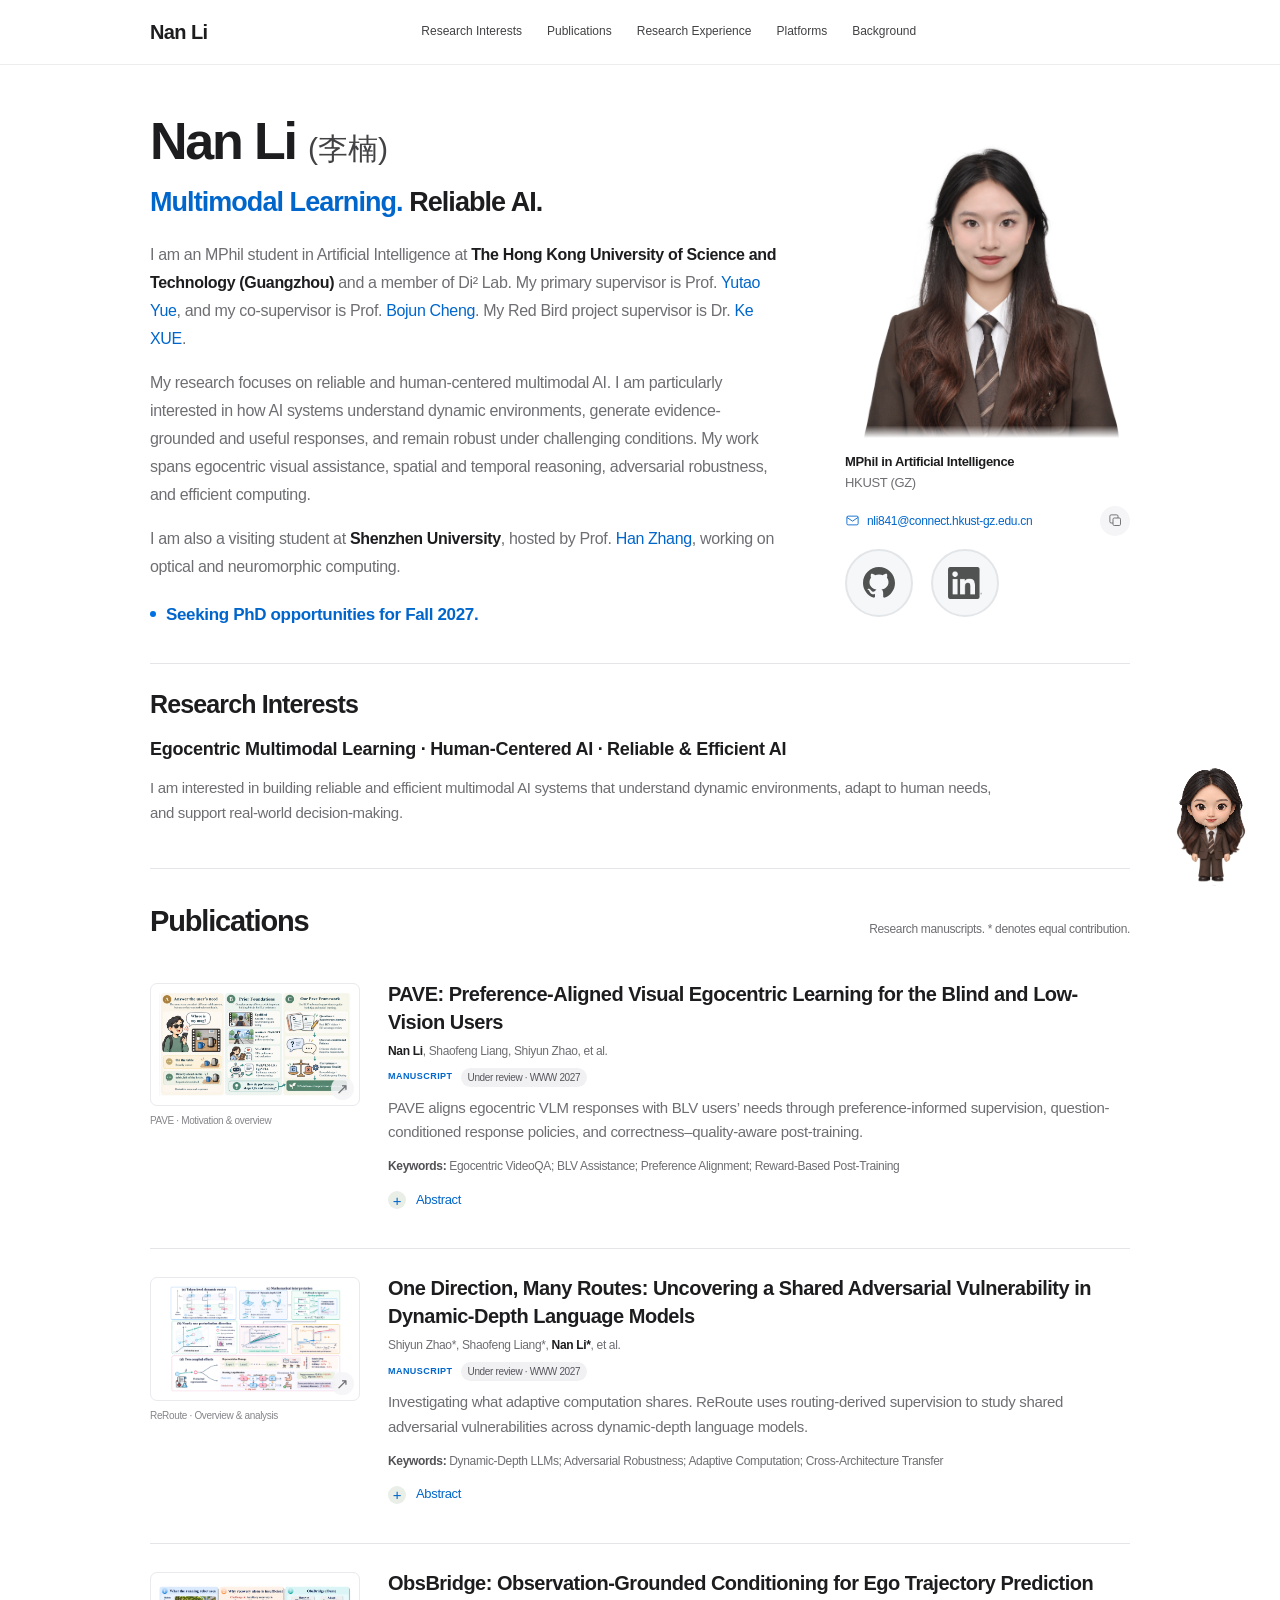
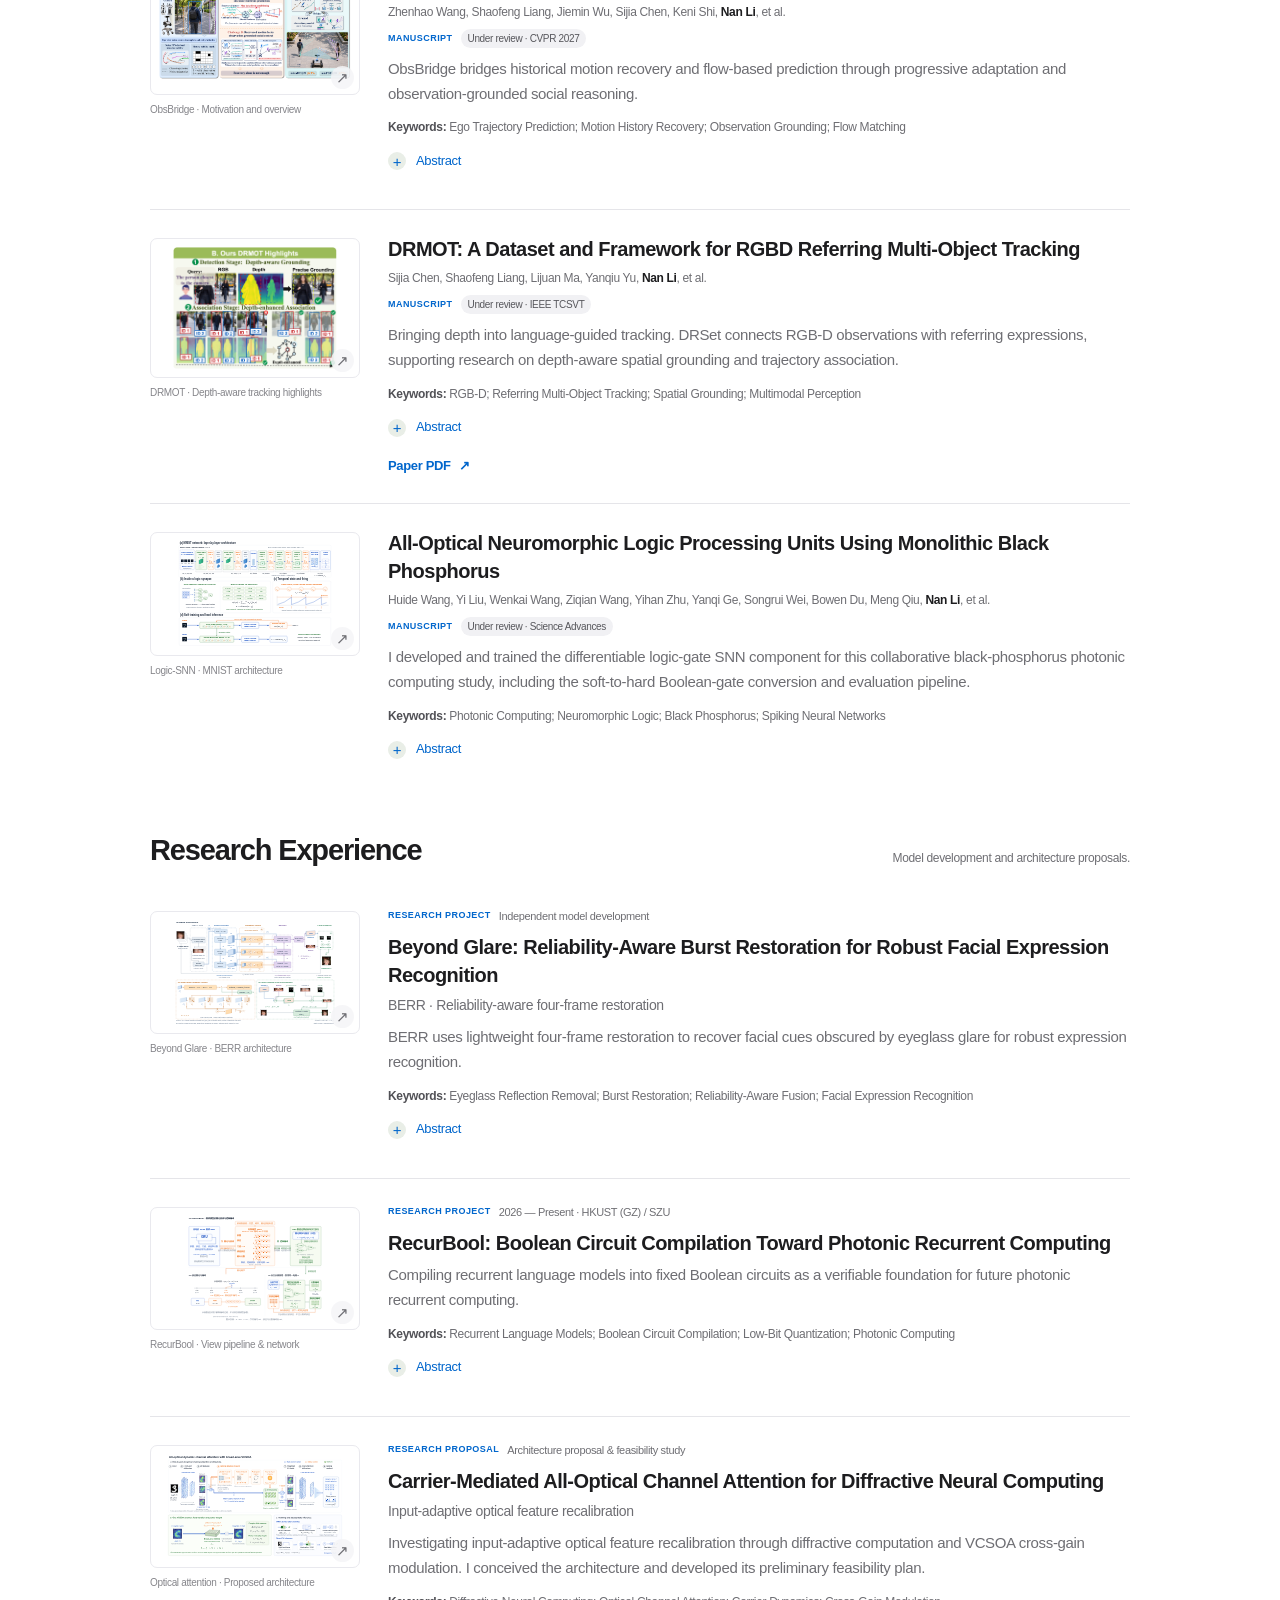
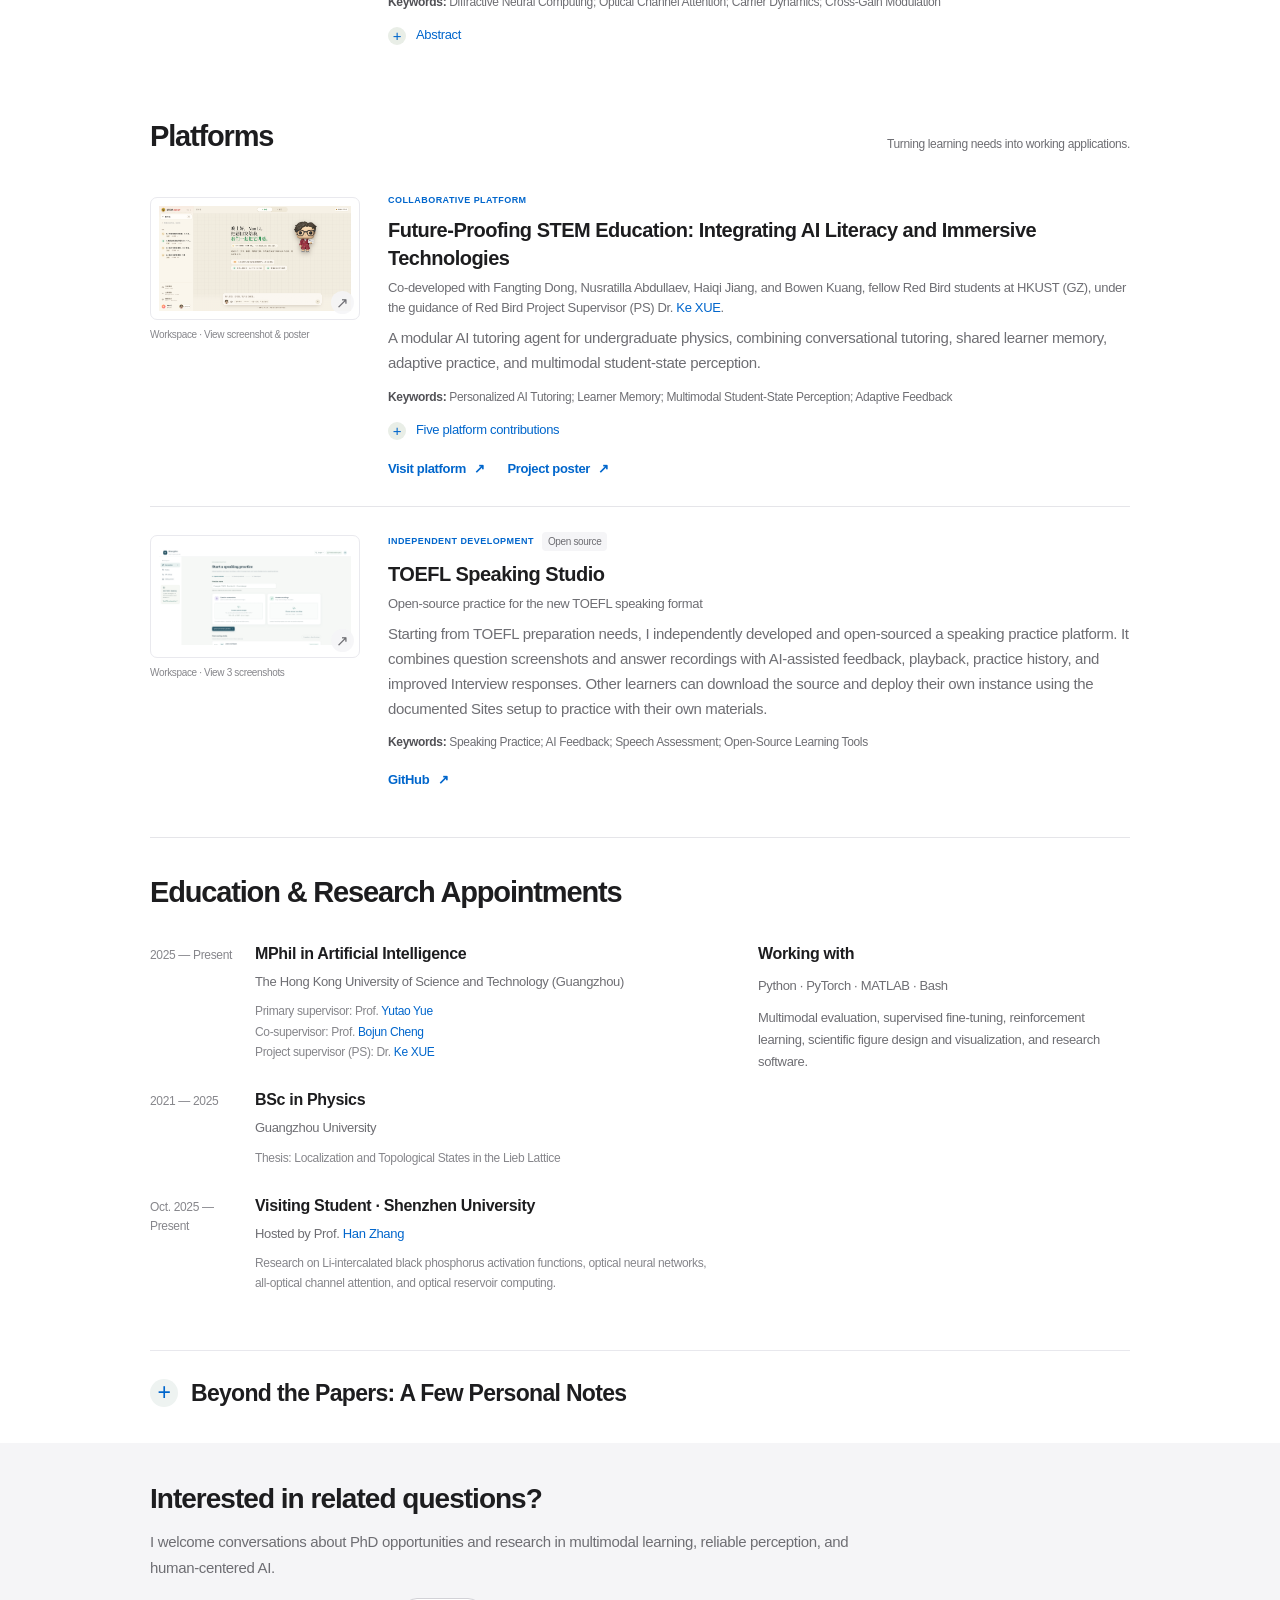
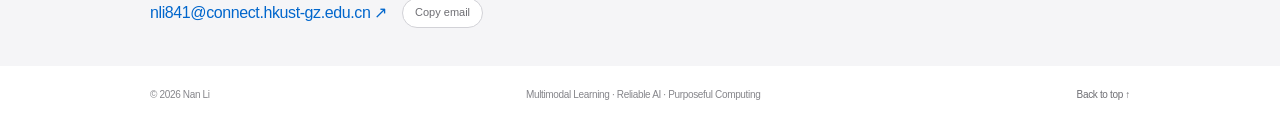
==== commit 1cd52132: "Style social icons as soft gray circular buttons" ====
--- a/index.html
+++ b/index.html
@@ -14,7 +14,7 @@
   <link rel="icon" href="assets/favicon.svg" type="image/svg+xml">
   <link rel="stylesheet" href="assets/style.css">
   <link rel="stylesheet" href="assets/showcase.css?v=19">
-  <link rel="stylesheet" href="assets/compact.css?v=84">
+  <link rel="stylesheet" href="assets/compact.css?v=88">
   <script src="assets/site.js?v=79" defer></script>
   <script src="assets/interactions.js?v=79" defer></script>
   <script src="assets/showcase.js?v=20" defer></script>
@@ -62,8 +62,8 @@
             <button class="profile-copy" type="button" data-copy-email aria-label="Copy email" title="Copy email"><svg class="copy-icon" viewBox="0 0 24 24" fill="none" aria-hidden="true"><rect x="8" y="8" width="12" height="12" rx="2"/><path d="M16 8V5a2 2 0 0 0-2-2H5a2 2 0 0 0-2 2v9a2 2 0 0 0 2 2h3"/></svg><svg class="copied-icon" viewBox="0 0 24 24" fill="none" aria-hidden="true"><path d="m5 12 4 4L19 6"/></svg></button>
           </div>
           <div class="profile-links profile-social-links">
-            <a class="social-icon-link" href="https://github.com/Lina-0209" target="_blank" rel="noopener noreferrer" aria-label="GitHub" title="GitHub"><img src="assets/github-mark.svg" width="28" height="28" alt="" aria-hidden="true"></a>
-            <a class="social-icon-link" data-linkedin href="https://www.linkedin.com/in/nan-li-72614b416/" target="_blank" rel="noopener noreferrer" aria-label="LinkedIn" title="LinkedIn"><img src="assets/linkedin-mark.png" width="33" height="28" alt="" aria-hidden="true"></a>
+            <a class="social-icon-link" href="https://github.com/Lina-0209" target="_blank" rel="noopener noreferrer" aria-label="GitHub" title="GitHub"><img src="assets/github-mark.svg" width="32" height="32" alt="" aria-hidden="true"></a>
+            <a class="social-icon-link" data-linkedin href="https://www.linkedin.com/in/nan-li-72614b416/" target="_blank" rel="noopener noreferrer" aria-label="LinkedIn" title="LinkedIn"><img src="assets/linkedin-mark.png?v=88" width="38" height="32" alt="" aria-hidden="true"></a>
           </div>
         </div>
       </aside>
@@ -227,7 +227,7 @@
         <p>Outside the classroom, volunteering was a big part of my undergraduate life. I served as a department head in the Youth Volunteer Association and spent a lot of time participating in community service activities. During my sophomore year, I also initiated a student innovation project called <em>Helping Vulnerable Groups Bridge the Digital Divide</em>, which later received a bronze award. Looking back, I think these experiences shaped how I see the purpose of technology more than I realized at the time.</p>
         <p>In my junior and senior years, I gradually fell in love with AI, which eventually led me to pursue an MPhil in Artificial Intelligence at HKUST (Guangzhou). The more papers I read and experiments I ran, though, the more I found myself wondering: <strong>What do all these impressive benchmark scores really mean if the technology still struggles to help someone in everyday life?</strong></p>
         <p>In early 2026, I came across more stories about the everyday challenges faced by blind and low-vision (BLV) individuals. I started thinking about all the little things that many of us take for granted: knowing what lies ahead, finding our way through an unfamiliar place, or simply getting reliable information about our surroundings. I kept wondering whether the AI systems we were building could make some of those moments easier, safer, and more independent.</p>
-        <p>That thought eventually led me and my senior labmate, Shaofeng Liang, a PhD student in Di² Lab, to start <strong>AI4S</strong>, a research group of twelve members who share a passion for AI-powered blind guidance. Together, we are exploring multimodal perception, visual question answering, and ways to make AI systems more reliable and efficient. We also hope to bring these capabilities together with robotic guide-dog platforms, moving toward assistive systems that people can actually use. PAVE is one of the first steps on this journey.</p>
+        <p>That thought eventually led me and my senior labmate, Shaofeng Liang, a PhD student in Di² Lab, to start <strong>AI4S</strong>, a research group of twelve members who share a passion for AI-powered blind guidance. Together, we are exploring multimodal perception, visual question answering, and ways to make AI systems more reliable and efficient. We also hope to bring these capabilities together with robotic guide-dog platforms, moving toward assistive systems that people can actually use. <strong>PAVE</strong> is one of the first steps on this journey.</p>
         <p>Looking ahead, I really hope to keep working on AI for blind and low-vision assistance. There are still so many problems to solve, from understanding dynamic environments to giving trustworthy, timely, and useful answers. I would love to see our research go beyond papers and benchmarks and eventually become something that genuinely helps people navigate the world with greater confidence and independence. And if the ideas we develop can one day help other underserved communities too, that would mean even more to me.</p>
       </div>
       </details>
--- a/assets/compact.css
+++ b/assets/compact.css
@@ -54,7 +54,7 @@
 .interest-focus{margin:14px 0 12px;font-size:18px;line-height:1.6;letter-spacing:-.015em;color:#1d1d1f}.interest-focus strong{font-weight:650}@media(max-width:600px){.interest-focus{font-size:16px;line-height:1.65;margin:12px 0 10px}}
 
 /* Official social marks, with equally sized circular link targets. */
-.profile-links.profile-social-links{align-items:center;gap:12px}.profile-links .social-icon-link{display:inline-flex;align-items:center;justify-content:center;flex:0 0 44px;width:44px;height:44px;padding:0;border:1px solid #dce2e8;border-radius:50%;background:#fff;box-shadow:none;text-decoration:none;transition:background .2s,border-color .2s}.profile-links .social-icon-link:hover{background:#f5f7fa;border-color:#a8b8c8;text-decoration:none}.profile-links .social-icon-link:focus-visible{outline:2px solid #0071e3;outline-offset:3px}.profile-links .social-icon-link img{display:block;width:28px;height:28px;object-fit:contain;flex:none}.profile-links .social-icon-link[data-linkedin] img{width:33px}
+.profile-links.profile-social-links{align-items:center;gap:18px}.profile-links .social-icon-link{display:inline-flex;align-items:center;justify-content:center;flex:0 0 68px;width:68px;height:68px;padding:0;border:2px solid #e3e6e9;border-radius:50%;background:#f6f7f8;box-shadow:none;text-decoration:none;transition:background .2s,border-color .2s,transform .2s}.profile-links .social-icon-link:hover{background:#edf1f5;border-color:#bcc7d1;transform:translateY(-2px);text-decoration:none}.profile-links .social-icon-link:focus-visible{outline:2px solid #0071e3;outline-offset:4px}.profile-links .social-icon-link img{display:block;width:32px;height:32px;object-fit:contain;flex:none;opacity:.67;transition:opacity .2s}.profile-links .social-icon-link:hover img{opacity:.9}.profile-links .social-icon-link[data-linkedin] img{width:38px}@media(max-width:600px){.profile-links.profile-social-links{gap:16px}.profile-links .social-icon-link{flex-basis:62px;width:62px;height:62px}}@media(prefers-reduced-motion:reduce){.profile-links .social-icon-link{transition:none}.profile-links .social-icon-link:hover{transform:none}}
 
 /* Personal reflections follow the background section in a compact disclosure. */
 .personal-notes-section{padding:26px 0 34px;border-top:1px solid #e8e8ed}.personal-notes-section details{margin:0;padding:0;border:0}.personal-notes-section summary{display:flex;align-items:center;gap:13px;cursor:pointer;list-style:none;color:#1d1d1f}.personal-notes-section summary::-webkit-details-marker{display:none}.personal-notes-section summary::marker{content:""}.personal-notes-section summary::before{content:"+";display:inline-flex;align-items:center;justify-content:center;flex:0 0 28px;width:28px;height:28px;border-radius:50%;background:#eef3f1;color:#0066cc;font:400 23px/1 var(--sans)}.personal-notes-section details[open]>summary::before{content:"−"}.personal-notes-section h2{font:600 23px/1.4 var(--sans);letter-spacing:-.03em;margin:0;color:#1d1d1f}.personal-notes-section summary:hover h2{color:#0066cc}.personal-notes-copy{max-width:850px;padding-top:20px}.personal-notes-copy p{font-size:15px;line-height:1.85;color:#5c5c63;margin:0 0 18px}.personal-notes-copy p:last-child{margin-bottom:0}@media(max-width:600px){.personal-notes-section{padding:22px 0 28px}.personal-notes-section h2{font-size:20px}.personal-notes-copy p{font-size:14px;line-height:1.85}}
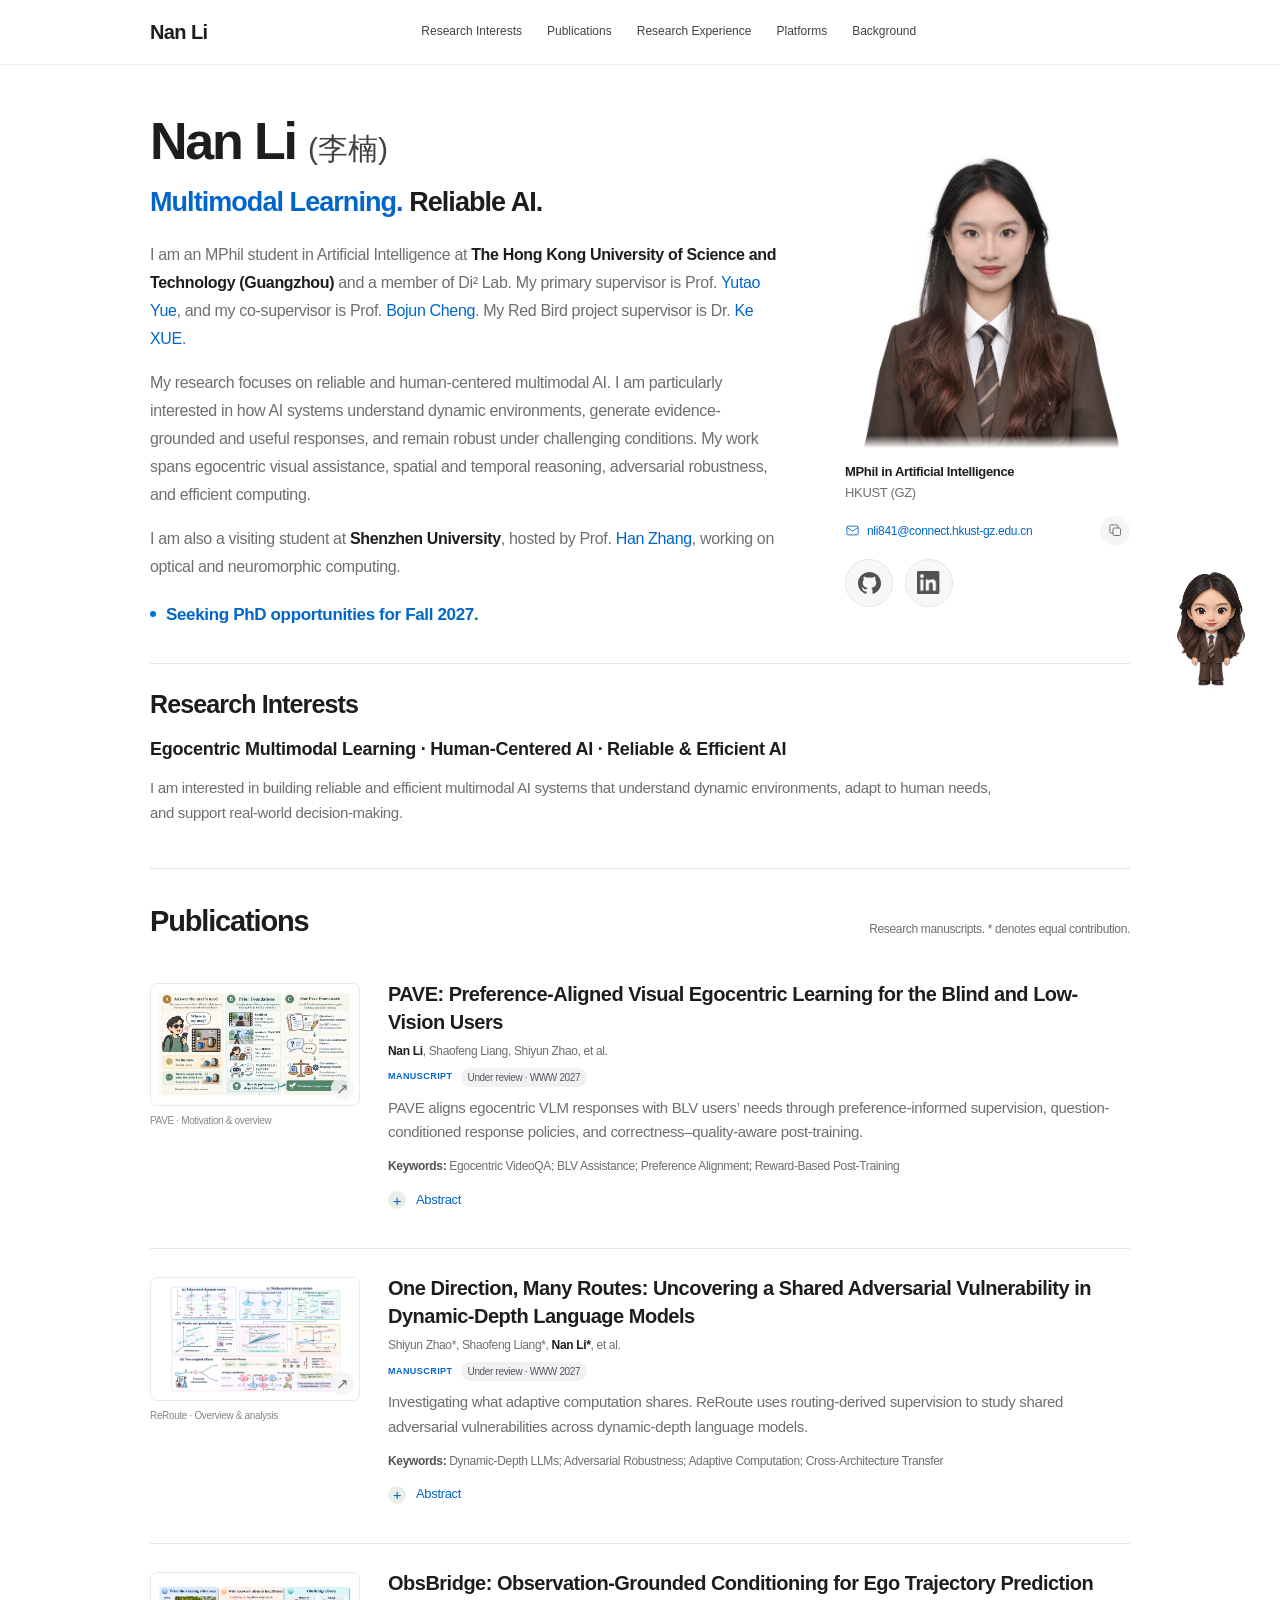
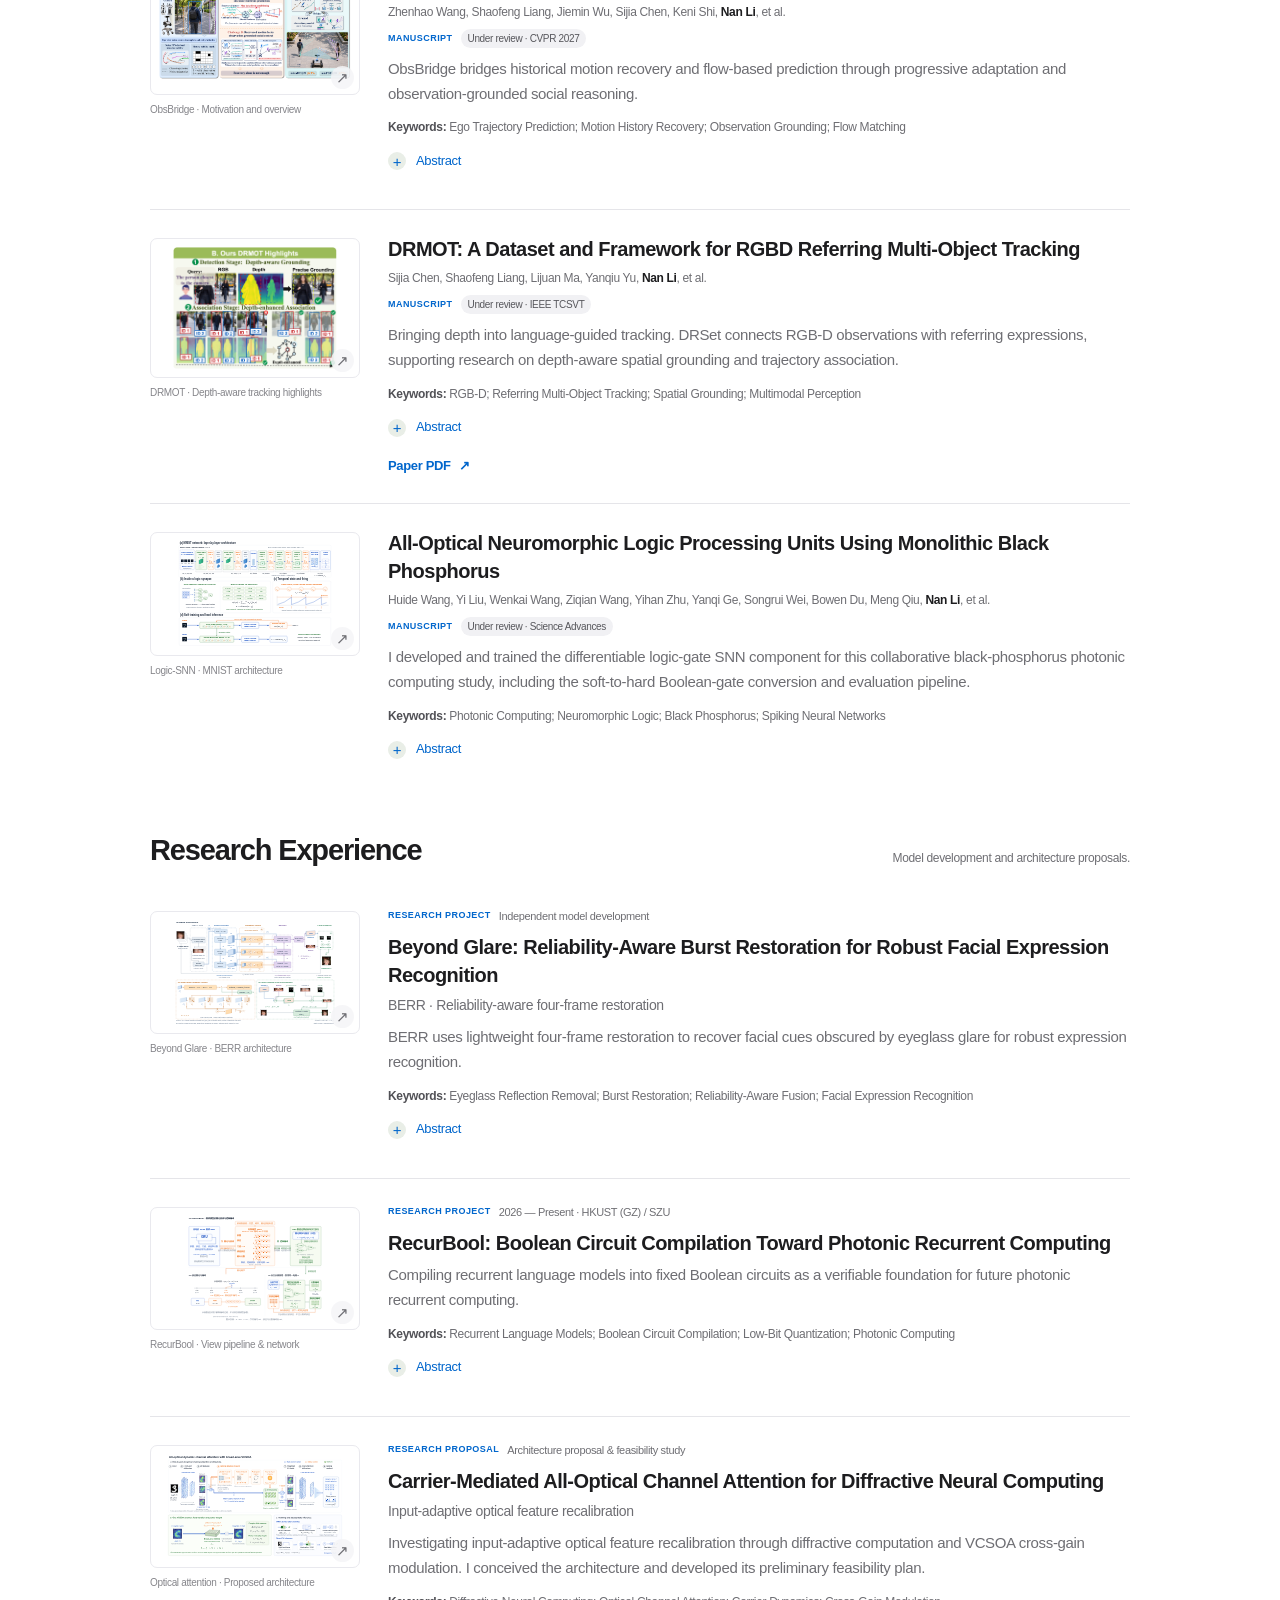
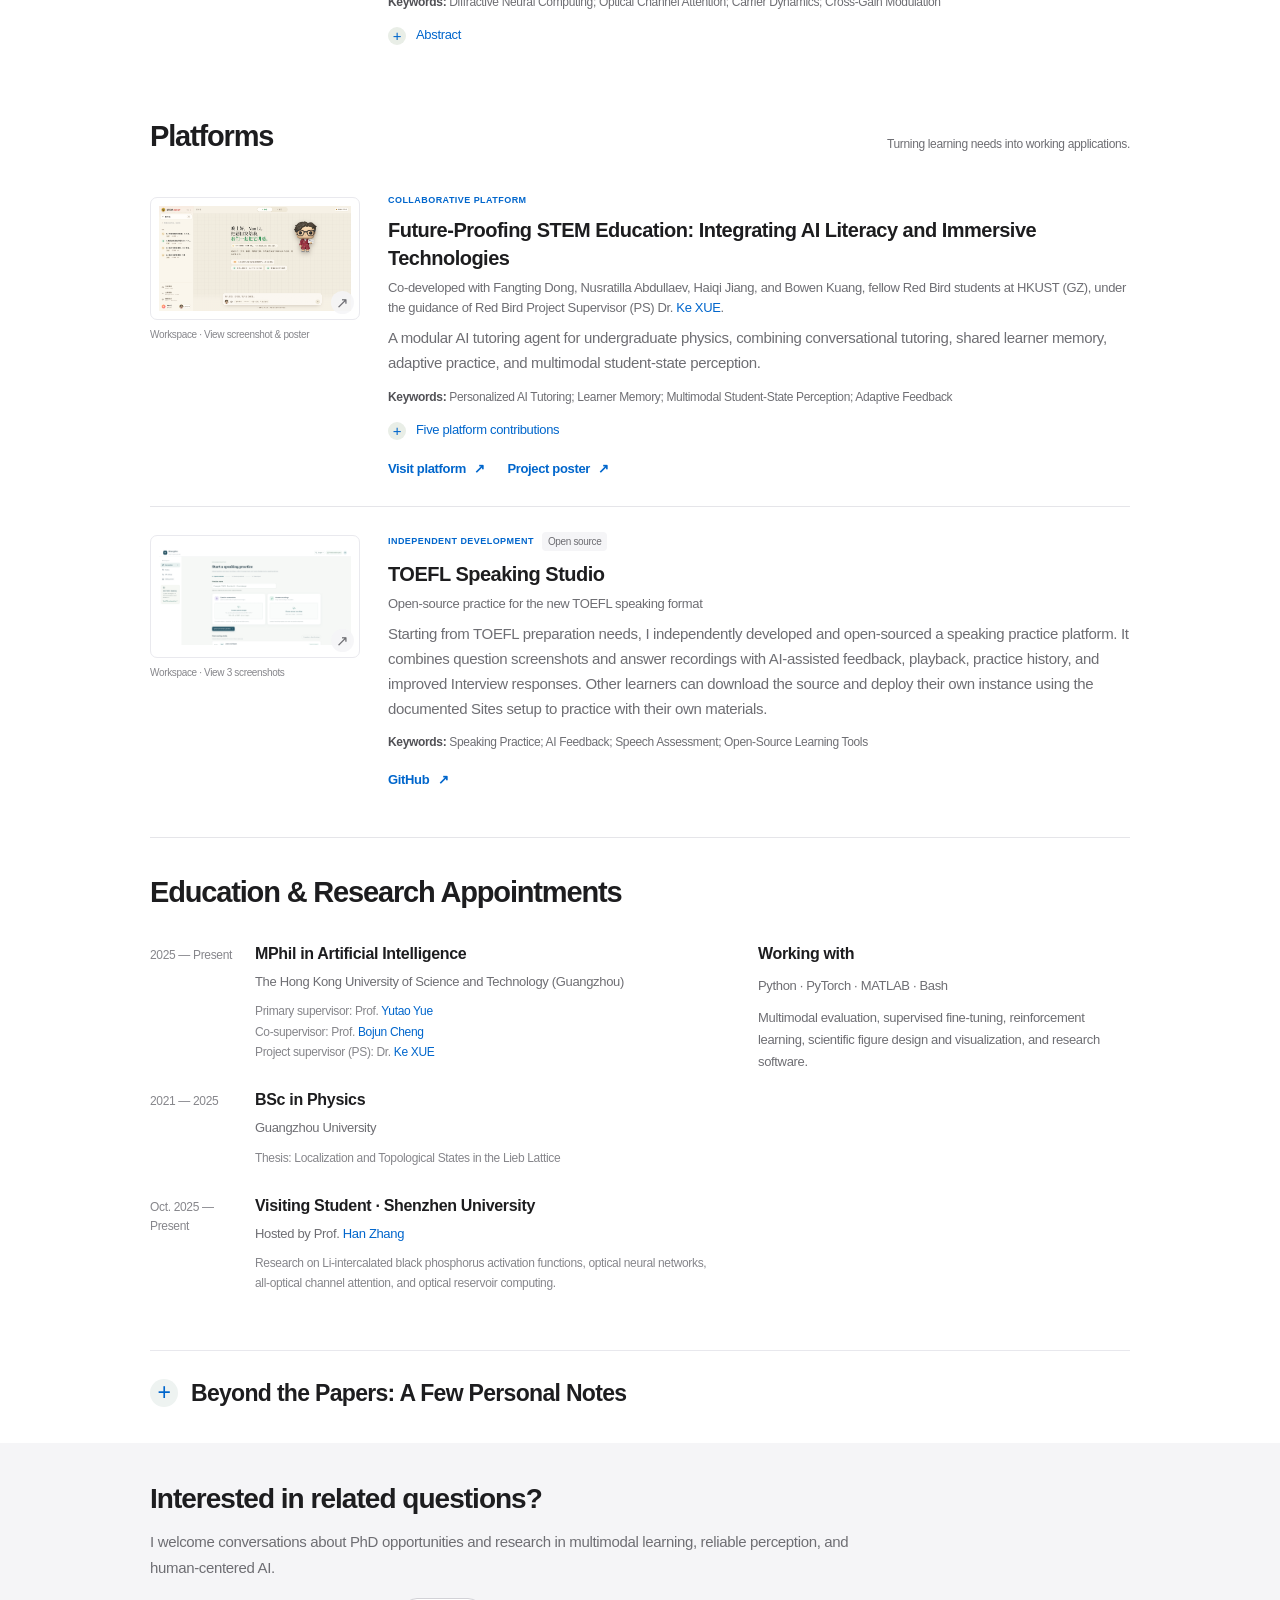
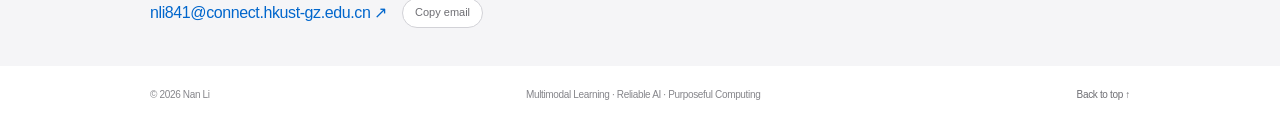
==== commit df0c06d3: "Reduce social button and icon sizes" ====
--- a/index.html
+++ b/index.html
@@ -14,7 +14,7 @@
   <link rel="icon" href="assets/favicon.svg" type="image/svg+xml">
   <link rel="stylesheet" href="assets/style.css">
   <link rel="stylesheet" href="assets/showcase.css?v=19">
-  <link rel="stylesheet" href="assets/compact.css?v=88">
+  <link rel="stylesheet" href="assets/compact.css?v=89">
   <script src="assets/site.js?v=79" defer></script>
   <script src="assets/interactions.js?v=79" defer></script>
   <script src="assets/showcase.js?v=20" defer></script>
@@ -62,8 +62,8 @@
             <button class="profile-copy" type="button" data-copy-email aria-label="Copy email" title="Copy email"><svg class="copy-icon" viewBox="0 0 24 24" fill="none" aria-hidden="true"><rect x="8" y="8" width="12" height="12" rx="2"/><path d="M16 8V5a2 2 0 0 0-2-2H5a2 2 0 0 0-2 2v9a2 2 0 0 0 2 2h3"/></svg><svg class="copied-icon" viewBox="0 0 24 24" fill="none" aria-hidden="true"><path d="m5 12 4 4L19 6"/></svg></button>
           </div>
           <div class="profile-links profile-social-links">
-            <a class="social-icon-link" href="https://github.com/Lina-0209" target="_blank" rel="noopener noreferrer" aria-label="GitHub" title="GitHub"><img src="assets/github-mark.svg" width="32" height="32" alt="" aria-hidden="true"></a>
-            <a class="social-icon-link" data-linkedin href="https://www.linkedin.com/in/nan-li-72614b416/" target="_blank" rel="noopener noreferrer" aria-label="LinkedIn" title="LinkedIn"><img src="assets/linkedin-mark.png?v=88" width="38" height="32" alt="" aria-hidden="true"></a>
+            <a class="social-icon-link" href="https://github.com/Lina-0209" target="_blank" rel="noopener noreferrer" aria-label="GitHub" title="GitHub"><img src="assets/github-mark.svg" width="23" height="23" alt="" aria-hidden="true"></a>
+            <a class="social-icon-link" data-linkedin href="https://www.linkedin.com/in/nan-li-72614b416/" target="_blank" rel="noopener noreferrer" aria-label="LinkedIn" title="LinkedIn"><img src="assets/linkedin-mark.png?v=88" width="27" height="23" alt="" aria-hidden="true"></a>
           </div>
         </div>
       </aside>
--- a/assets/compact.css
+++ b/assets/compact.css
@@ -54,7 +54,7 @@
 .interest-focus{margin:14px 0 12px;font-size:18px;line-height:1.6;letter-spacing:-.015em;color:#1d1d1f}.interest-focus strong{font-weight:650}@media(max-width:600px){.interest-focus{font-size:16px;line-height:1.65;margin:12px 0 10px}}
 
 /* Official social marks, with equally sized circular link targets. */
-.profile-links.profile-social-links{align-items:center;gap:18px}.profile-links .social-icon-link{display:inline-flex;align-items:center;justify-content:center;flex:0 0 68px;width:68px;height:68px;padding:0;border:2px solid #e3e6e9;border-radius:50%;background:#f6f7f8;box-shadow:none;text-decoration:none;transition:background .2s,border-color .2s,transform .2s}.profile-links .social-icon-link:hover{background:#edf1f5;border-color:#bcc7d1;transform:translateY(-2px);text-decoration:none}.profile-links .social-icon-link:focus-visible{outline:2px solid #0071e3;outline-offset:4px}.profile-links .social-icon-link img{display:block;width:32px;height:32px;object-fit:contain;flex:none;opacity:.67;transition:opacity .2s}.profile-links .social-icon-link:hover img{opacity:.9}.profile-links .social-icon-link[data-linkedin] img{width:38px}@media(max-width:600px){.profile-links.profile-social-links{gap:16px}.profile-links .social-icon-link{flex-basis:62px;width:62px;height:62px}}@media(prefers-reduced-motion:reduce){.profile-links .social-icon-link{transition:none}.profile-links .social-icon-link:hover{transform:none}}
+.profile-links.profile-social-links{align-items:center;gap:12px}.profile-links .social-icon-link{display:inline-flex;align-items:center;justify-content:center;flex:0 0 48px;width:48px;height:48px;padding:0;border:1.5px solid #e3e6e9;border-radius:50%;background:#f6f7f8;box-shadow:none;text-decoration:none;transition:background .2s,border-color .2s,transform .2s}.profile-links .social-icon-link:hover{background:#edf1f5;border-color:#bcc7d1;transform:translateY(-2px);text-decoration:none}.profile-links .social-icon-link:focus-visible{outline:2px solid #0071e3;outline-offset:4px}.profile-links .social-icon-link img{display:block;width:23px;height:23px;object-fit:contain;flex:none;opacity:.67;transition:opacity .2s}.profile-links .social-icon-link:hover img{opacity:.9}.profile-links .social-icon-link[data-linkedin] img{width:27px}@media(max-width:600px){.profile-links.profile-social-links{gap:12px}.profile-links .social-icon-link{flex-basis:46px;width:46px;height:46px}}@media(prefers-reduced-motion:reduce){.profile-links .social-icon-link{transition:none}.profile-links .social-icon-link:hover{transform:none}}
 
 /* Personal reflections follow the background section in a compact disclosure. */
 .personal-notes-section{padding:26px 0 34px;border-top:1px solid #e8e8ed}.personal-notes-section details{margin:0;padding:0;border:0}.personal-notes-section summary{display:flex;align-items:center;gap:13px;cursor:pointer;list-style:none;color:#1d1d1f}.personal-notes-section summary::-webkit-details-marker{display:none}.personal-notes-section summary::marker{content:""}.personal-notes-section summary::before{content:"+";display:inline-flex;align-items:center;justify-content:center;flex:0 0 28px;width:28px;height:28px;border-radius:50%;background:#eef3f1;color:#0066cc;font:400 23px/1 var(--sans)}.personal-notes-section details[open]>summary::before{content:"−"}.personal-notes-section h2{font:600 23px/1.4 var(--sans);letter-spacing:-.03em;margin:0;color:#1d1d1f}.personal-notes-section summary:hover h2{color:#0066cc}.personal-notes-copy{max-width:850px;padding-top:20px}.personal-notes-copy p{font-size:15px;line-height:1.85;color:#5c5c63;margin:0 0 18px}.personal-notes-copy p:last-child{margin-bottom:0}@media(max-width:600px){.personal-notes-section{padding:22px 0 28px}.personal-notes-section h2{font-size:20px}.personal-notes-copy p{font-size:14px;line-height:1.85}}
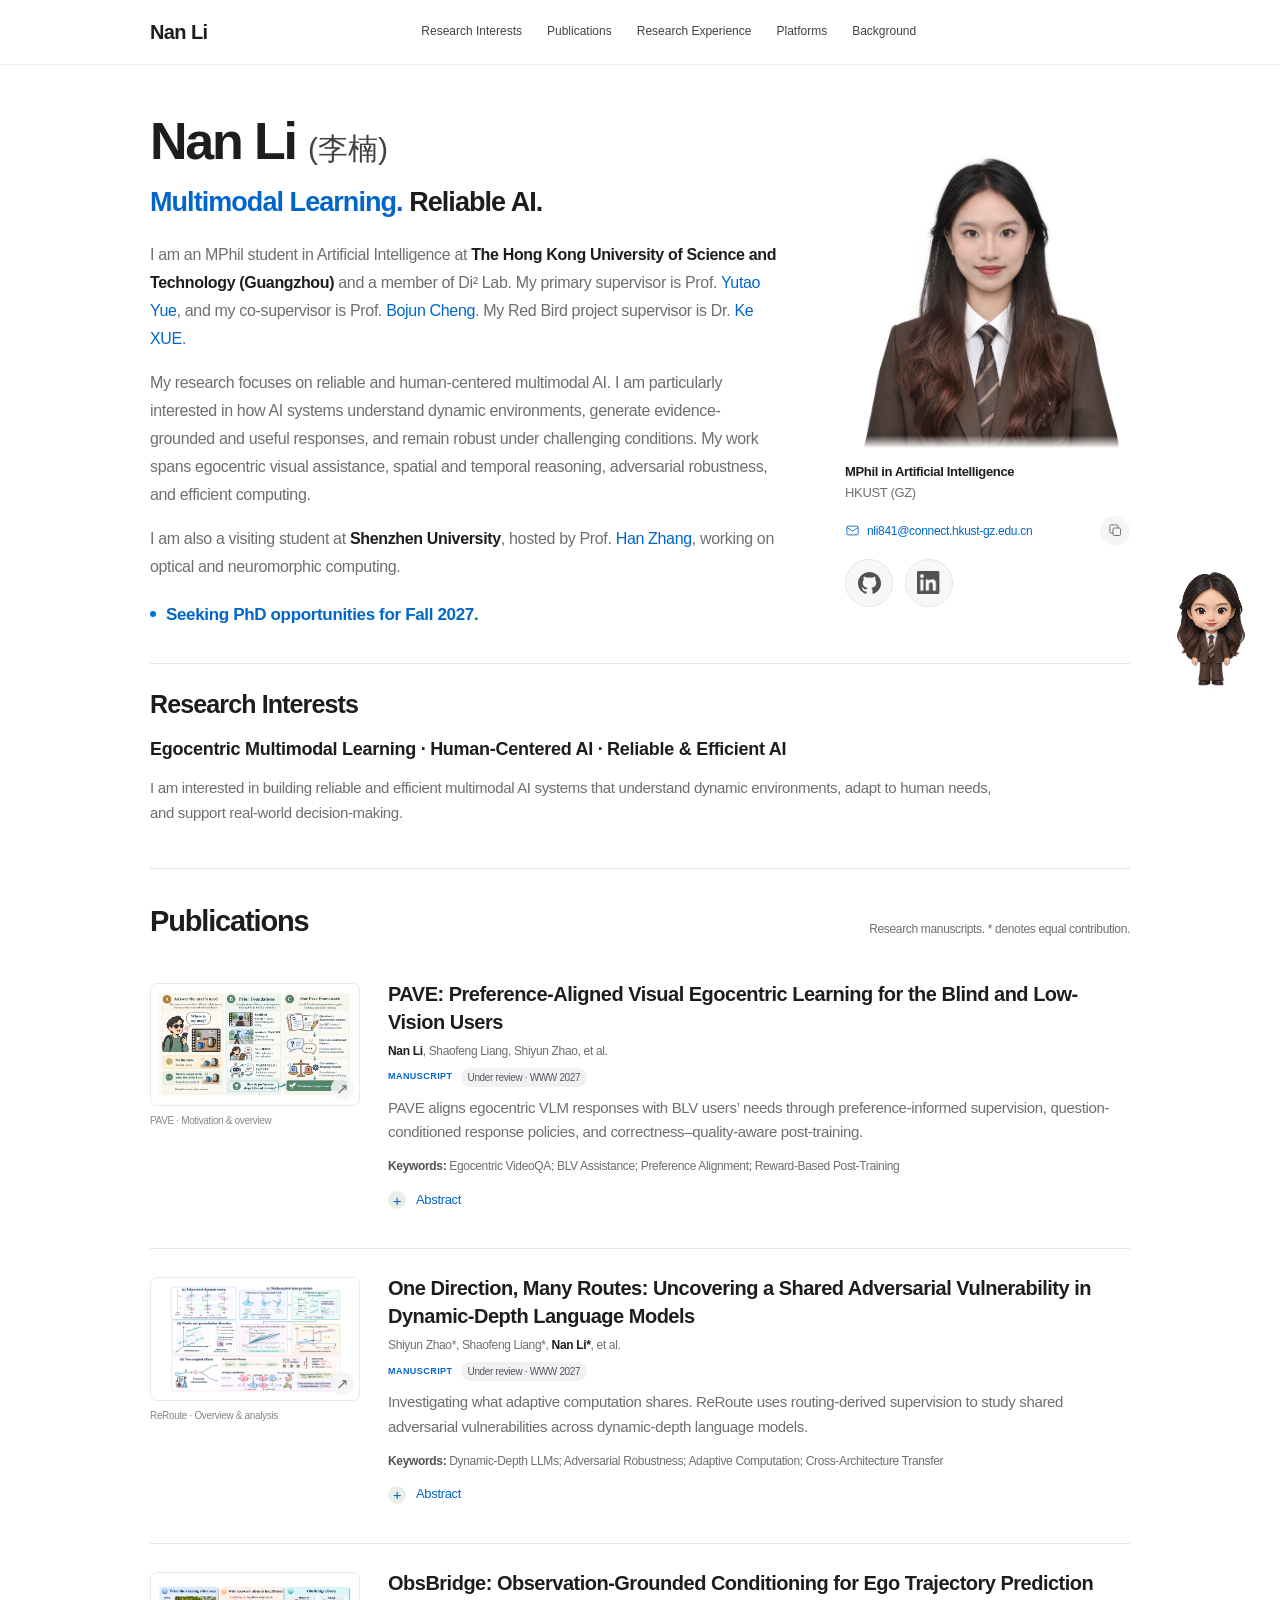
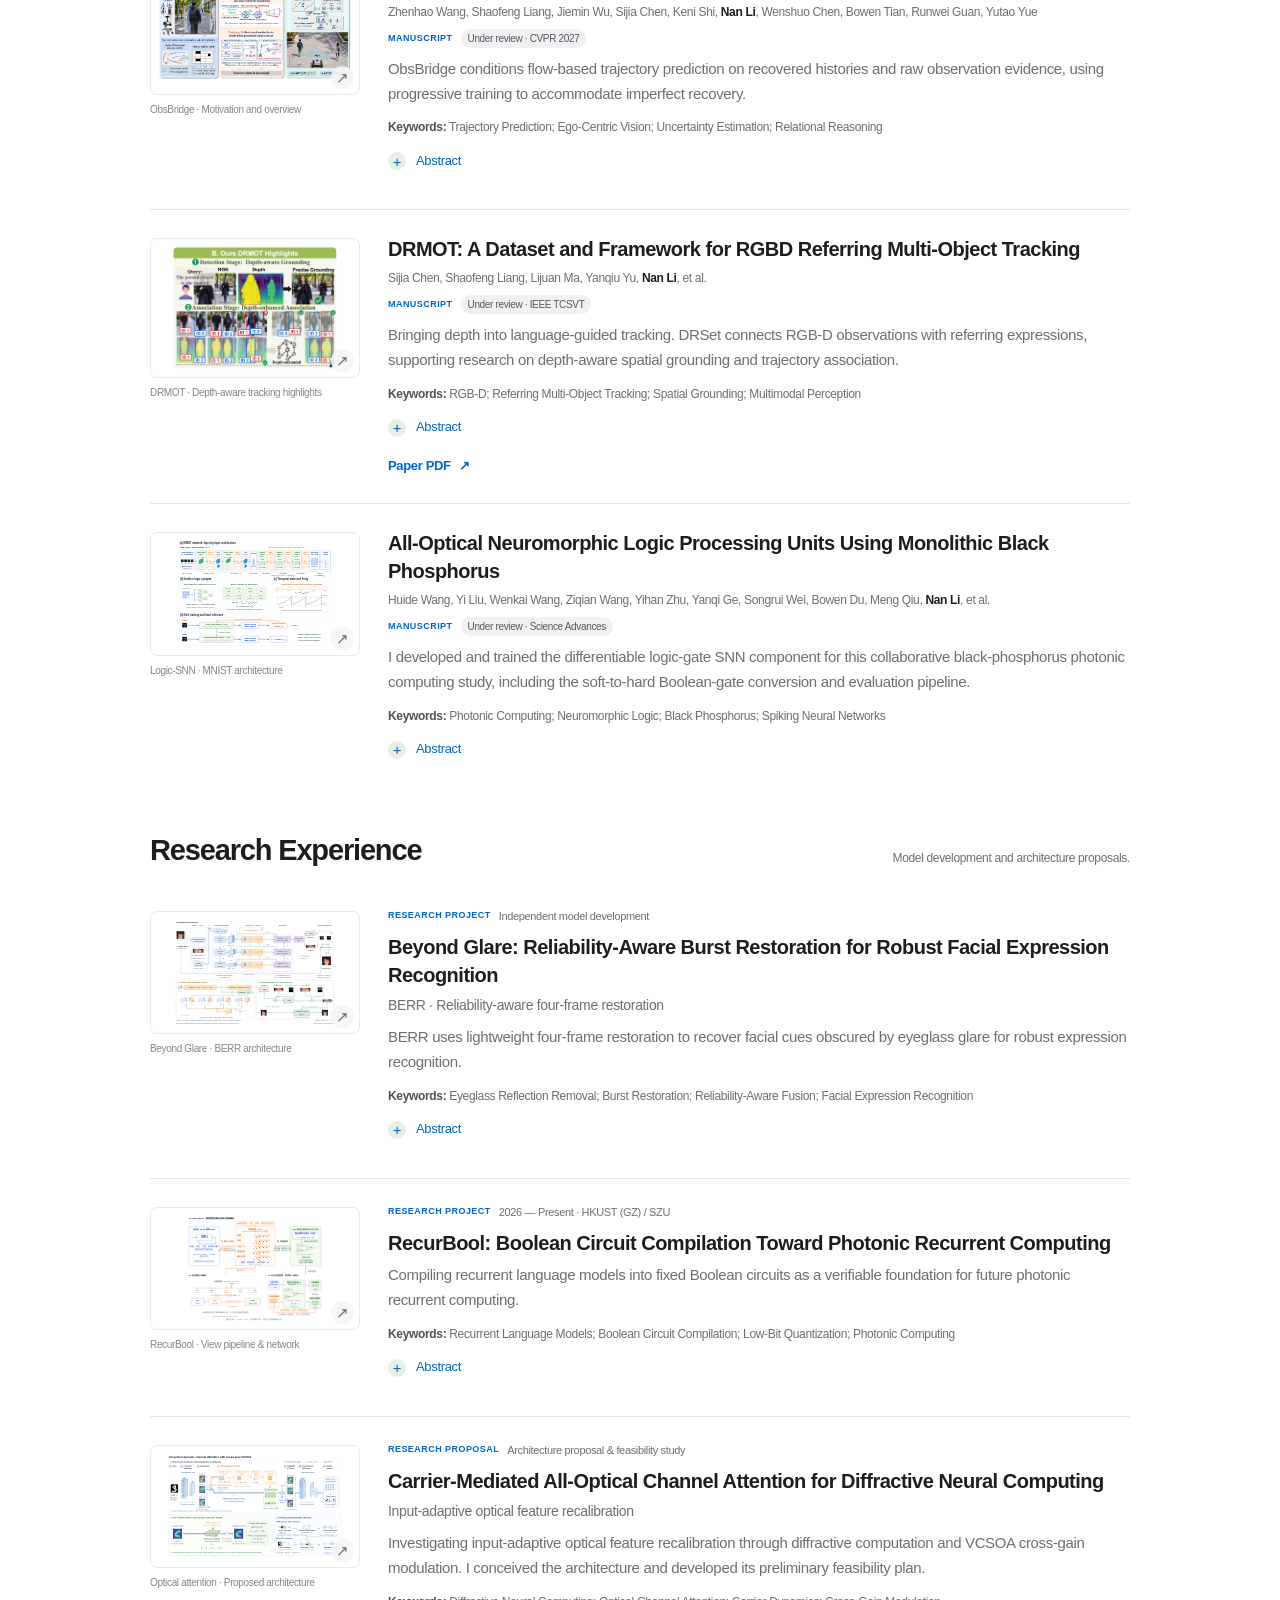
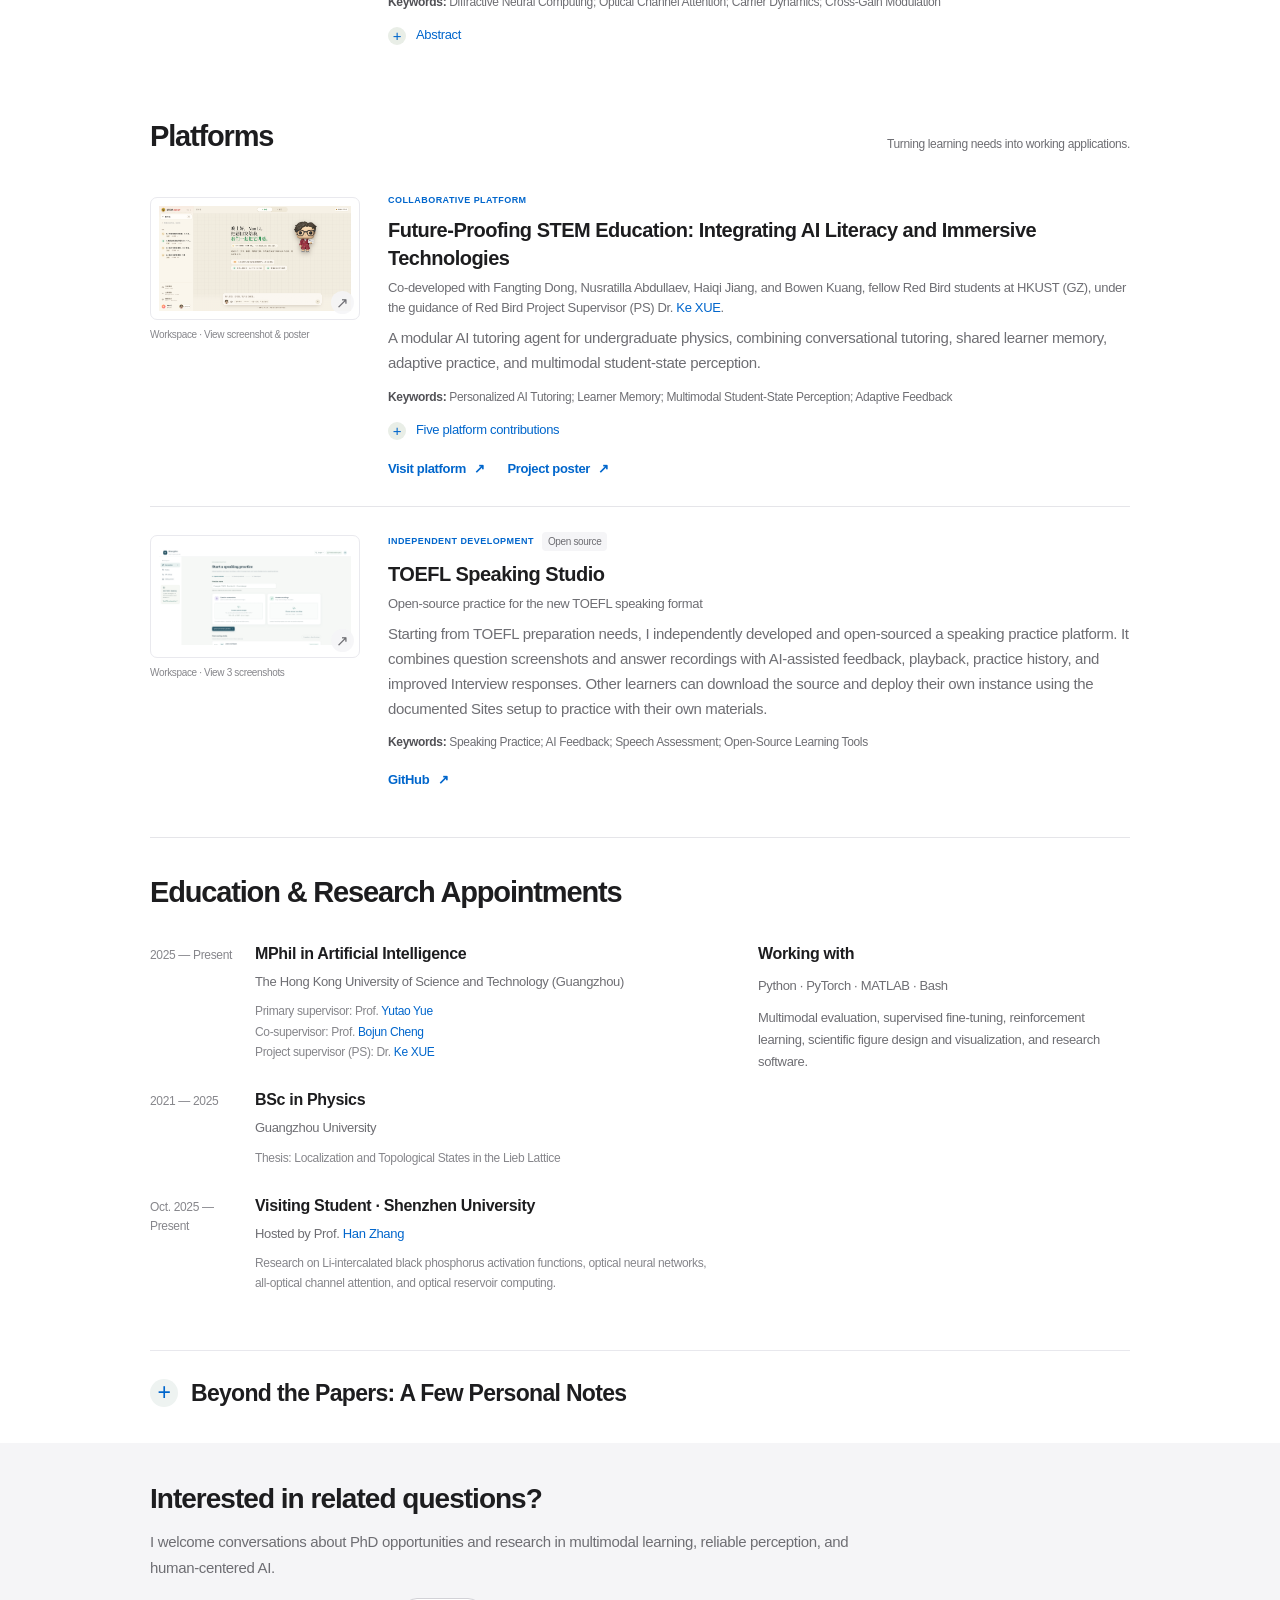
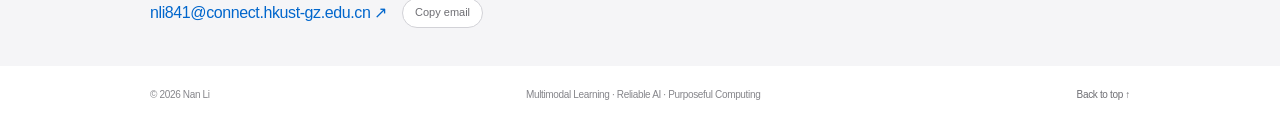
==== commit 3ca96d79: "Align ObsBridge with November 17 revision" ====
--- a/index.html
+++ b/index.html
@@ -104,11 +104,11 @@
         <article id="obsbridge" class="project reveal" data-research="multimodal">
           <div class="project-visual"><a class="figure-link" href="assets/obsbridge-overview.png?v=80" data-figure data-caption-en="ObsBridge · Motivation and framework overview" aria-label="Enlarge ObsBridge figure"><img src="assets/obsbridge-overview.png?v=80" width="1385" height="680" loading="lazy" alt="ObsBridge overview: ego-view observation noise, historical recovery challenges, progressive adaptation, and observation-grounded social forecasting."><span class="figure-zoom" aria-hidden="true">↗</span></a><div class="visual-caption"><span>ObsBridge · Motivation and overview</span><span class="figure-hint">Click to enlarge</span></div></div>
           <div class="project-copy"><h3>ObsBridge: Observation-Grounded Conditioning for Ego Trajectory Prediction</h3>
-            <p class="authors">Zhenhao Wang, Shaofeng Liang, Jiemin Wu, Sijia Chen, Keni Shi, <strong>Nan Li</strong>, et al.</p>
+            <p class="authors">Zhenhao Wang, Shaofeng Liang, Jiemin Wu, Sijia Chen, Keni Shi, <strong>Nan Li</strong>, Wenshuo Chen, Bowen Tian, Runwei Guan, Yutao Yue</p>
             <div class="project-meta"><span class="project-kind">Manuscript</span><span class="review-status">Under review · CVPR 2027</span></div>
-            <p class="project-description">ObsBridge bridges historical motion recovery and flow-based prediction through progressive adaptation and observation-grounded social reasoning.</p>
-            <p class="project-keywords"><span class="keywords-label">Keywords:</span> <span>Ego Trajectory Prediction; Motion History Recovery; Observation Grounding; Flow Matching</span></p>
-            <details class="paper-abstract"><summary>Abstract</summary><div class="detail-body"><p>Pedestrian forecasting from ego-view observations is challenging because occlusion, limited visibility, and tracking errors corrupt observed motion histories. Such errors are particularly consequential for autonomous robot navigation. Existing paradigms typically either impute noisy history positions before forecasting or jointly train an auxiliary history reconstruction branch. However, directly feeding imperfect historical estimates into a predictor causes a severe distribution shift between training and deployment. Meanwhile, auxiliary reconstruction still computes inter-agent interactions over raw, corrupted coordinates. Our key insight is that robust forecasting under ego-view noise requires explicitly coupling recovered historical states with raw observation evidence to gradually adapt the predictor and calibrate inter-agent relations. Building on this insight, we propose ObsBridge, a flow-based trajectory forecasting framework with observation-grounded historical bridging. Specifically, ObsBridge first employs a frozen estimator to recover historical motion from agent-relative and ego-relative positions, image-plane locations, and visibility states. During training, we introduce an agent-wise curriculum that gradually replaces clean teacher histories with complete estimated histories before context encoding. This allows the predictor to smoothly adapt to residual recovery errors. Furthermore, we design a residual geometry adapter to fuse the encoded motion with original observation evidence. We aggregate the resulting representations through social attention to condition the flow-based trajectory generator. Extensive experiments across multiple benchmarks demonstrate that ObsBridge consistently outperforms state-of-the-art methods. On EgoTraj-TBD, it reduces minADE@20 by 6.5% and minFDE@20 by 8.7%.</p></div></details>
+            <p class="project-description">ObsBridge conditions flow-based trajectory prediction on recovered histories and raw observation evidence, using progressive training to accommodate imperfect recovery.</p>
+            <p class="project-keywords"><span class="keywords-label">Keywords:</span> <span>Trajectory Prediction; Ego-Centric Vision; Uncertainty Estimation; Relational Reasoning</span></p>
+            <details class="paper-abstract"><summary>Abstract</summary><div class="detail-body"><p>Pedestrian forecasting from ego-view observations is challenging because occlusion, limited visibility, and tracking errors corrupt observed motion histories. Such errors are particularly consequential for autonomous robot navigation. Existing paradigms typically either impute noisy history positions before forecasting or jointly train an auxiliary history reconstruction branch. However, predictors trained on clean histories may be sensitive to residual errors in recovered histories at deployment. Meanwhile, auxiliary reconstruction still computes inter-agent interactions over raw, corrupted coordinates. We investigate conditioning future prediction on both recovered historical states and raw observation evidence, with progressive training to accommodate imperfect recovery. Building on this insight, we propose ObsBridge, a flow-based trajectory forecasting framework with observation-grounded historical bridging. Specifically, ObsBridge first employs a frozen estimator to recover historical motion from agent-relative and ego-relative positions, image-plane locations, and visibility states. During training, we introduce an agent-wise curriculum that gradually replaces clean teacher histories with complete estimated histories before context encoding. This progressively exposes the predictor to estimated histories during training. Furthermore, we design a residual geometry adapter to fuse the encoded motion with original observation evidence. We aggregate the resulting representations through social attention to condition the flow-based trajectory generator. Extensive experiments across multiple benchmarks demonstrate that ObsBridge outperforms state-of-the-art methods. On EgoTraj-TBD, it reduces minADE@20 by 6.5% and minFDE@20 by 8.7%. Further experimental analysis can be found in the supplementary material. Code will be available upon acceptance.</p></div></details>
           </div>
         </article>
         <article id="drmot" class="project reveal" data-showcase-index="03" data-research="multimodal">
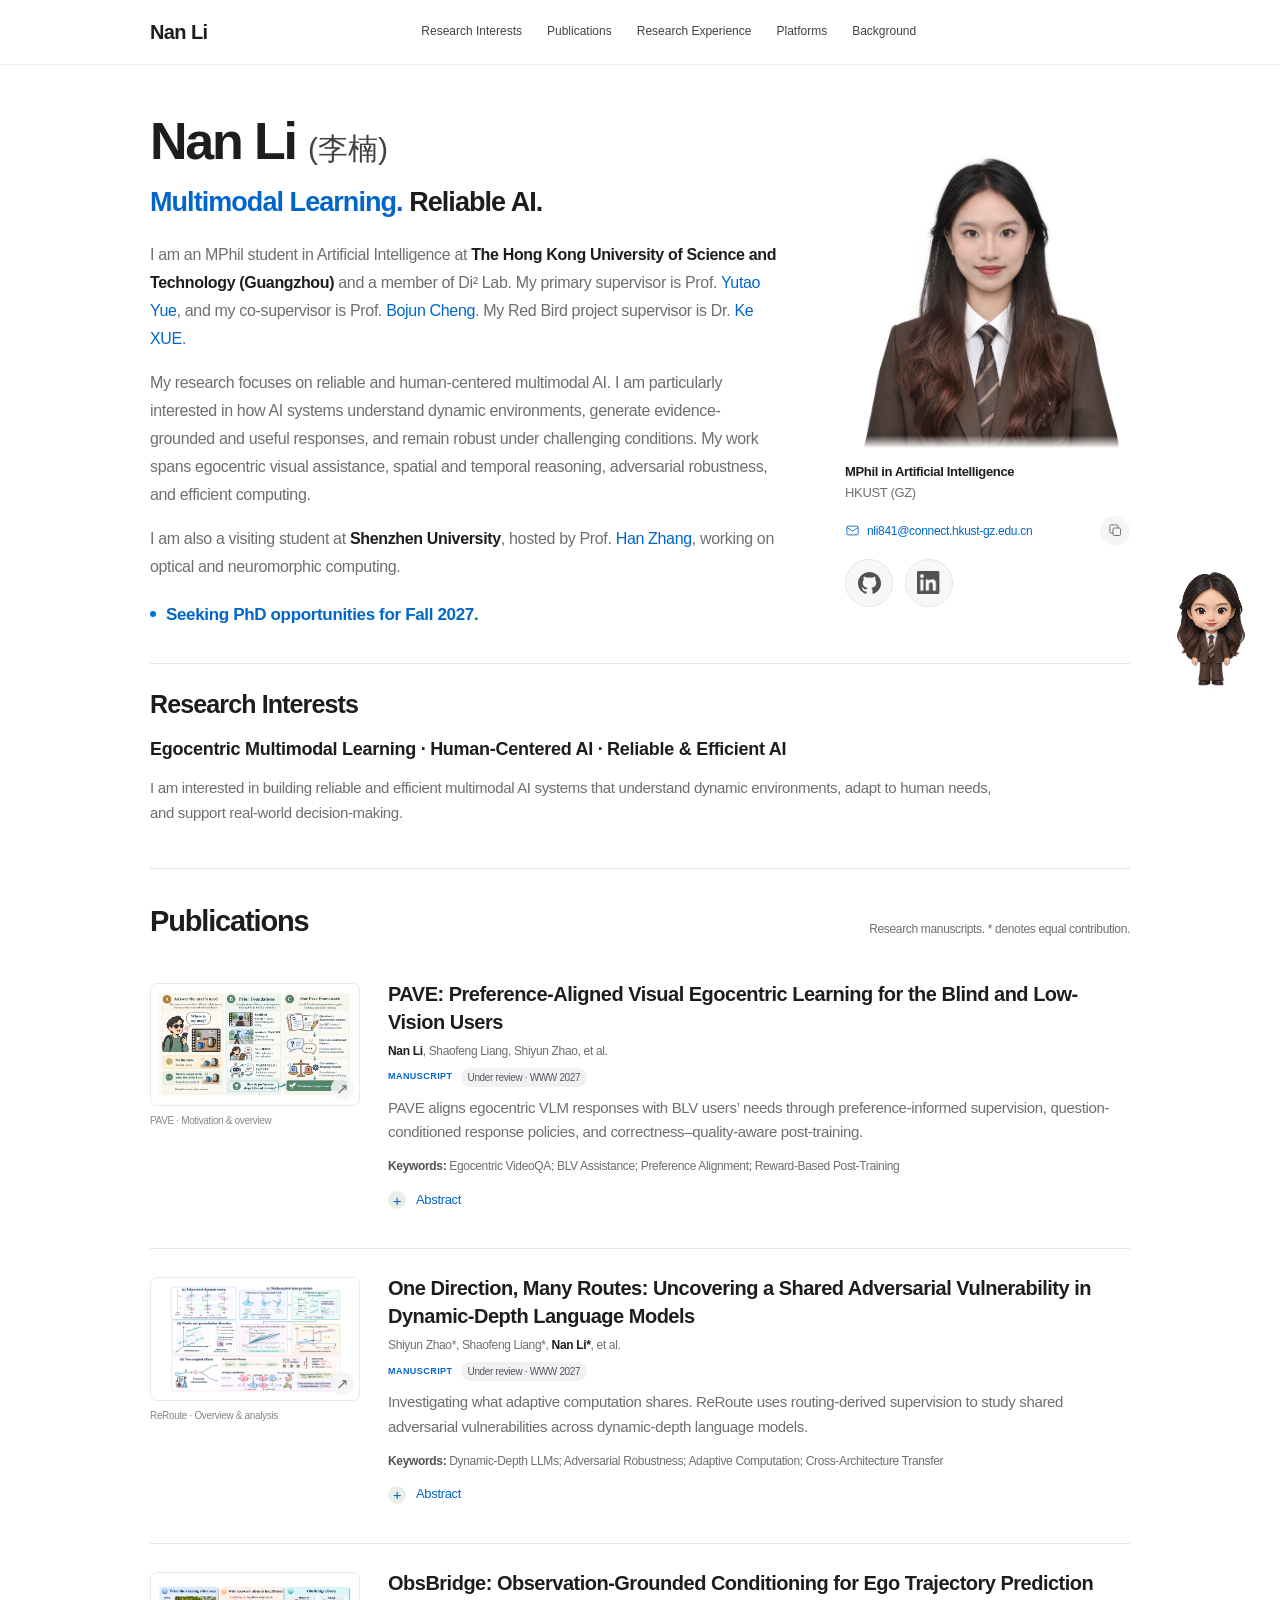
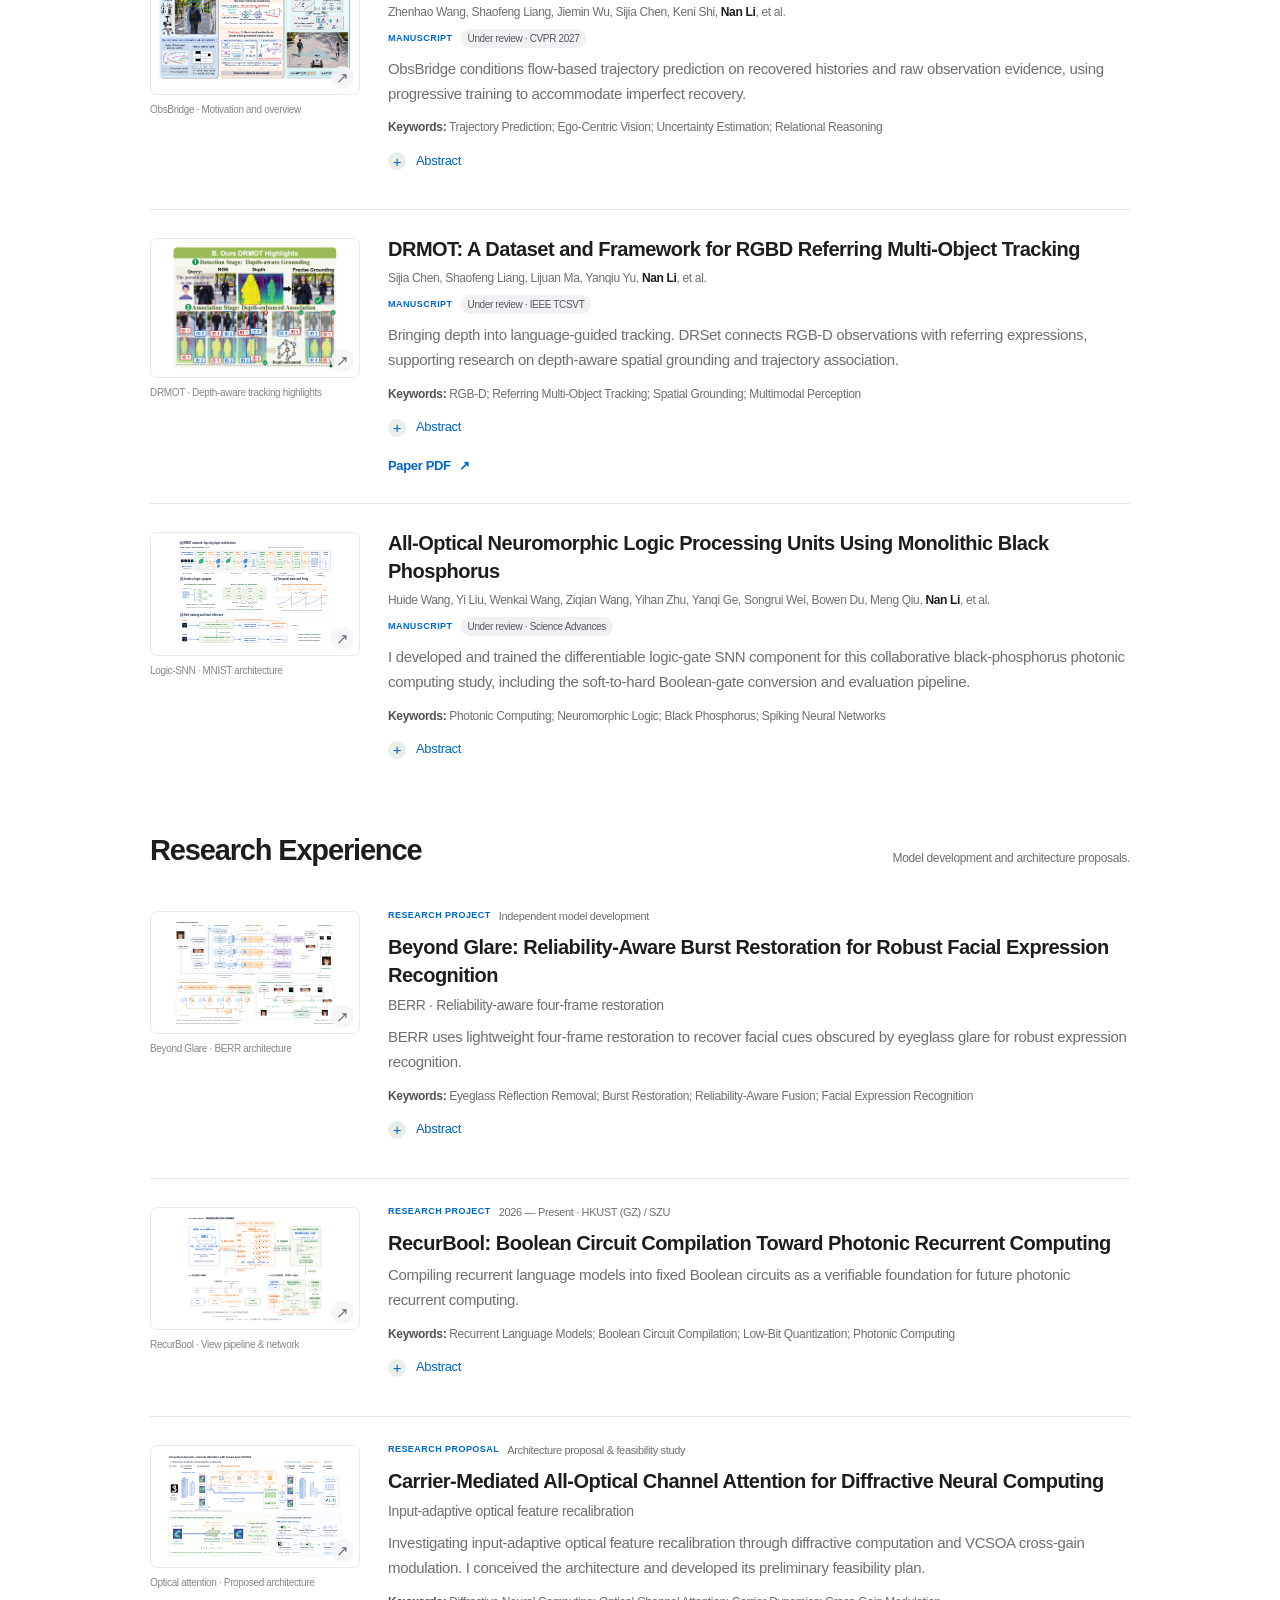
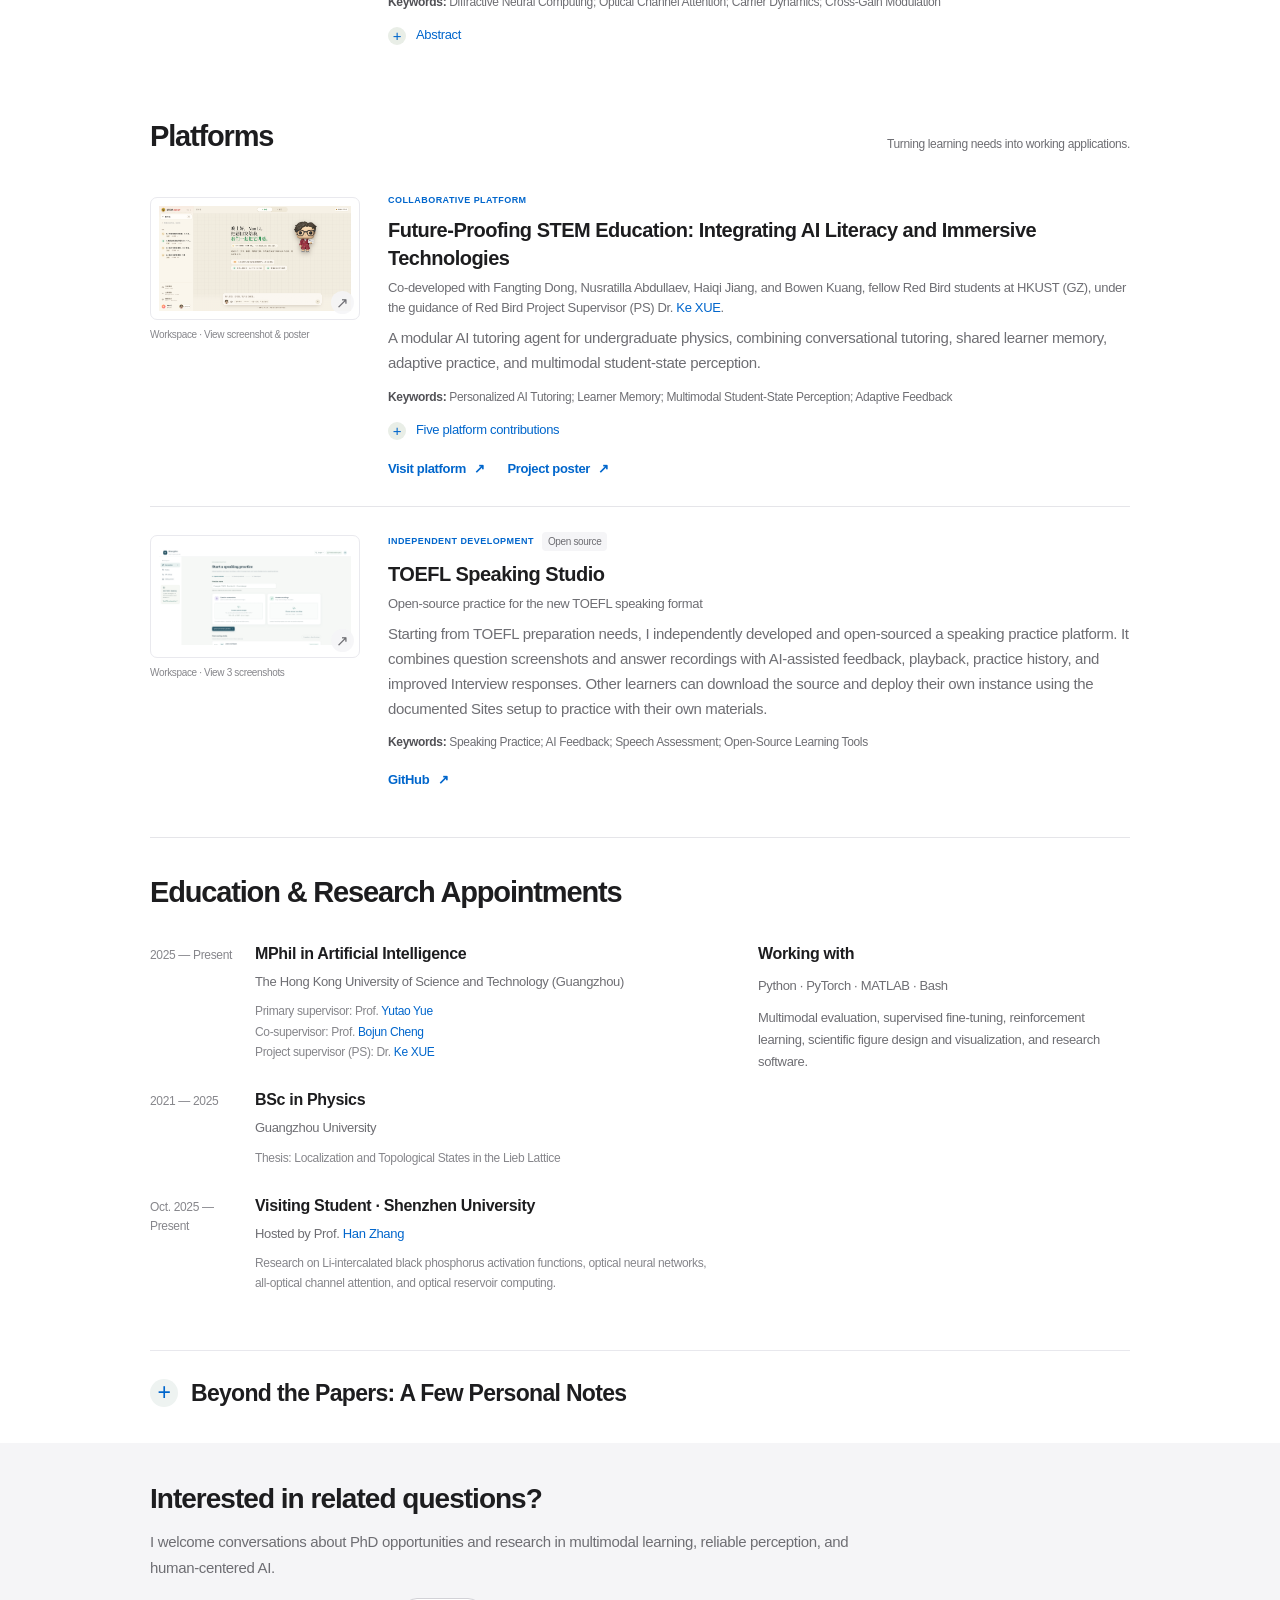
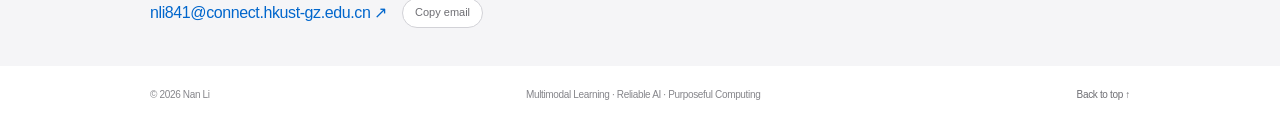
==== commit f222b0b7: "Abbreviate ObsBridge authors after Nan Li" ====
--- a/index.html
+++ b/index.html
@@ -104,7 +104,7 @@
         <article id="obsbridge" class="project reveal" data-research="multimodal">
           <div class="project-visual"><a class="figure-link" href="assets/obsbridge-overview.png?v=80" data-figure data-caption-en="ObsBridge · Motivation and framework overview" aria-label="Enlarge ObsBridge figure"><img src="assets/obsbridge-overview.png?v=80" width="1385" height="680" loading="lazy" alt="ObsBridge overview: ego-view observation noise, historical recovery challenges, progressive adaptation, and observation-grounded social forecasting."><span class="figure-zoom" aria-hidden="true">↗</span></a><div class="visual-caption"><span>ObsBridge · Motivation and overview</span><span class="figure-hint">Click to enlarge</span></div></div>
           <div class="project-copy"><h3>ObsBridge: Observation-Grounded Conditioning for Ego Trajectory Prediction</h3>
-            <p class="authors">Zhenhao Wang, Shaofeng Liang, Jiemin Wu, Sijia Chen, Keni Shi, <strong>Nan Li</strong>, Wenshuo Chen, Bowen Tian, Runwei Guan, Yutao Yue</p>
+            <p class="authors">Zhenhao Wang, Shaofeng Liang, Jiemin Wu, Sijia Chen, Keni Shi, <strong>Nan Li</strong>, et al.</p>
             <div class="project-meta"><span class="project-kind">Manuscript</span><span class="review-status">Under review · CVPR 2027</span></div>
             <p class="project-description">ObsBridge conditions flow-based trajectory prediction on recovered histories and raw observation evidence, using progressive training to accommodate imperfect recovery.</p>
             <p class="project-keywords"><span class="keywords-label">Keywords:</span> <span>Trajectory Prediction; Ego-Centric Vision; Uncertainty Estimation; Relational Reasoning</span></p>
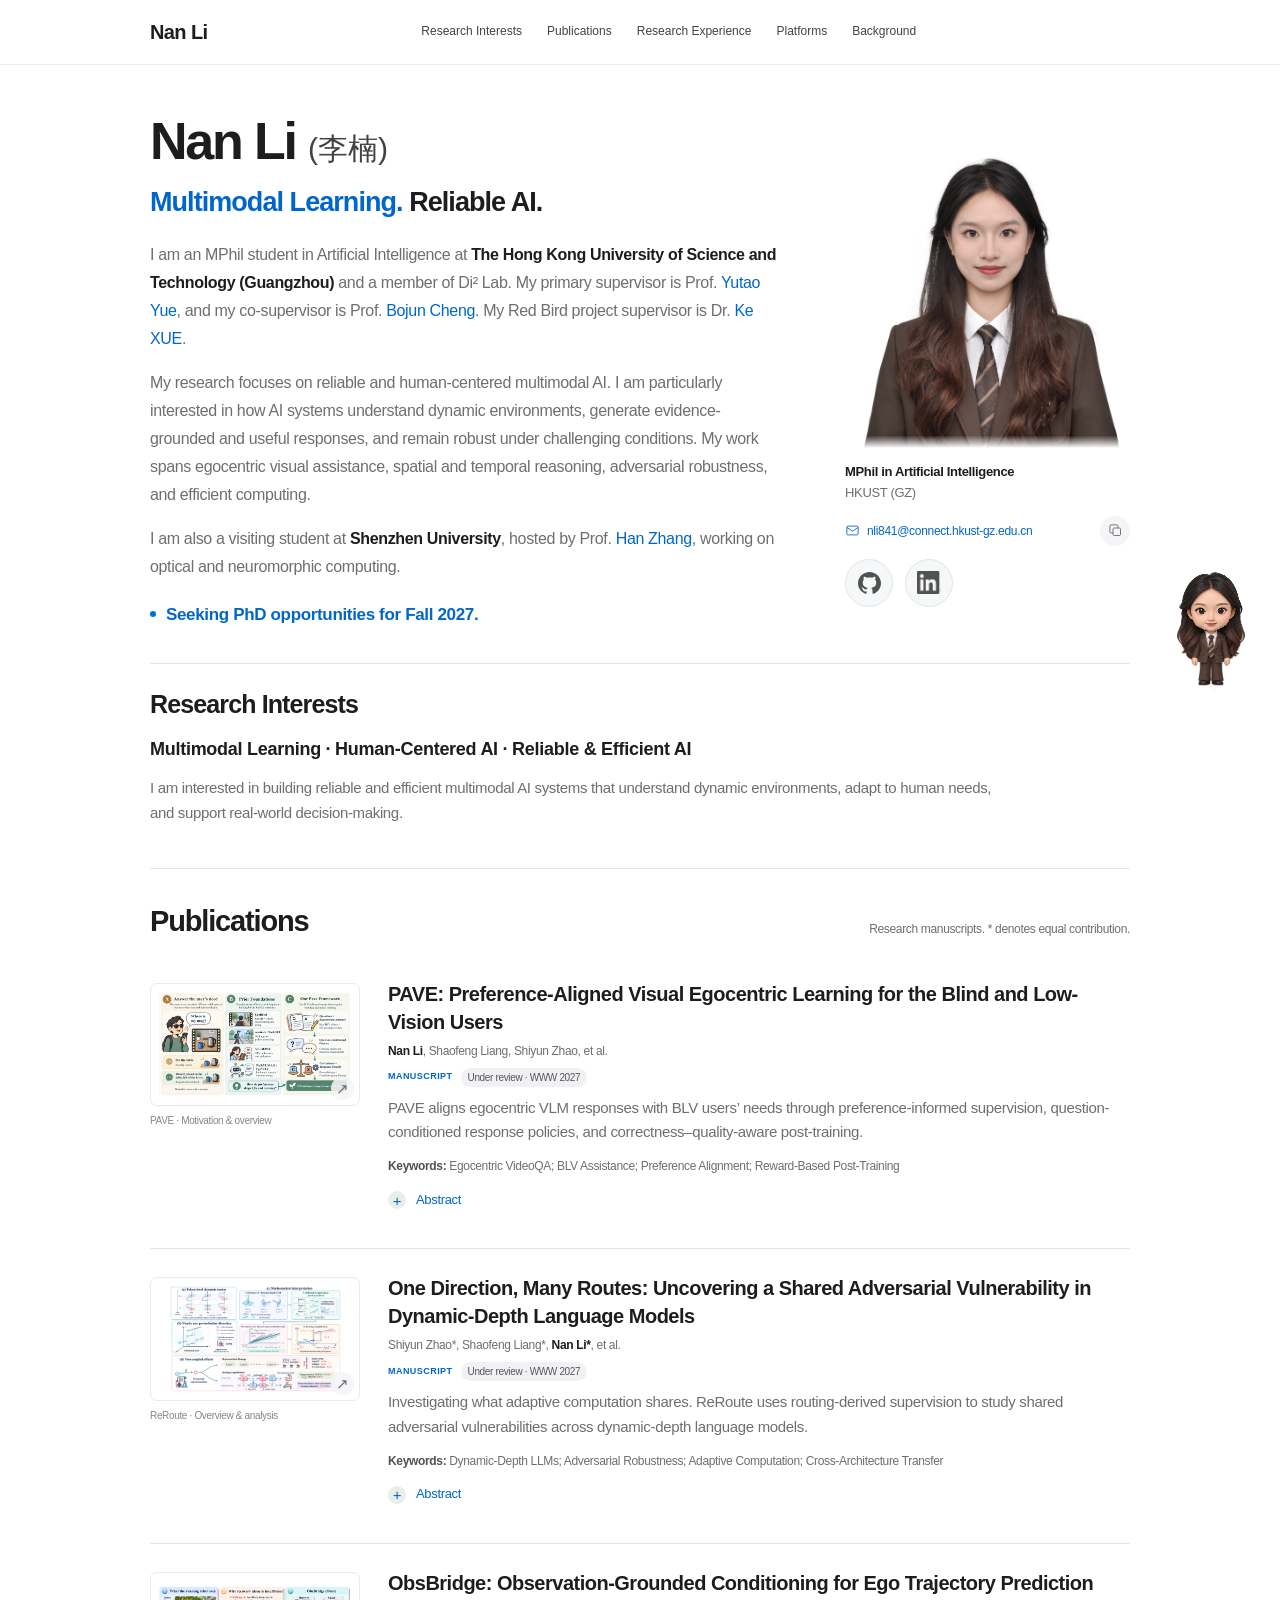
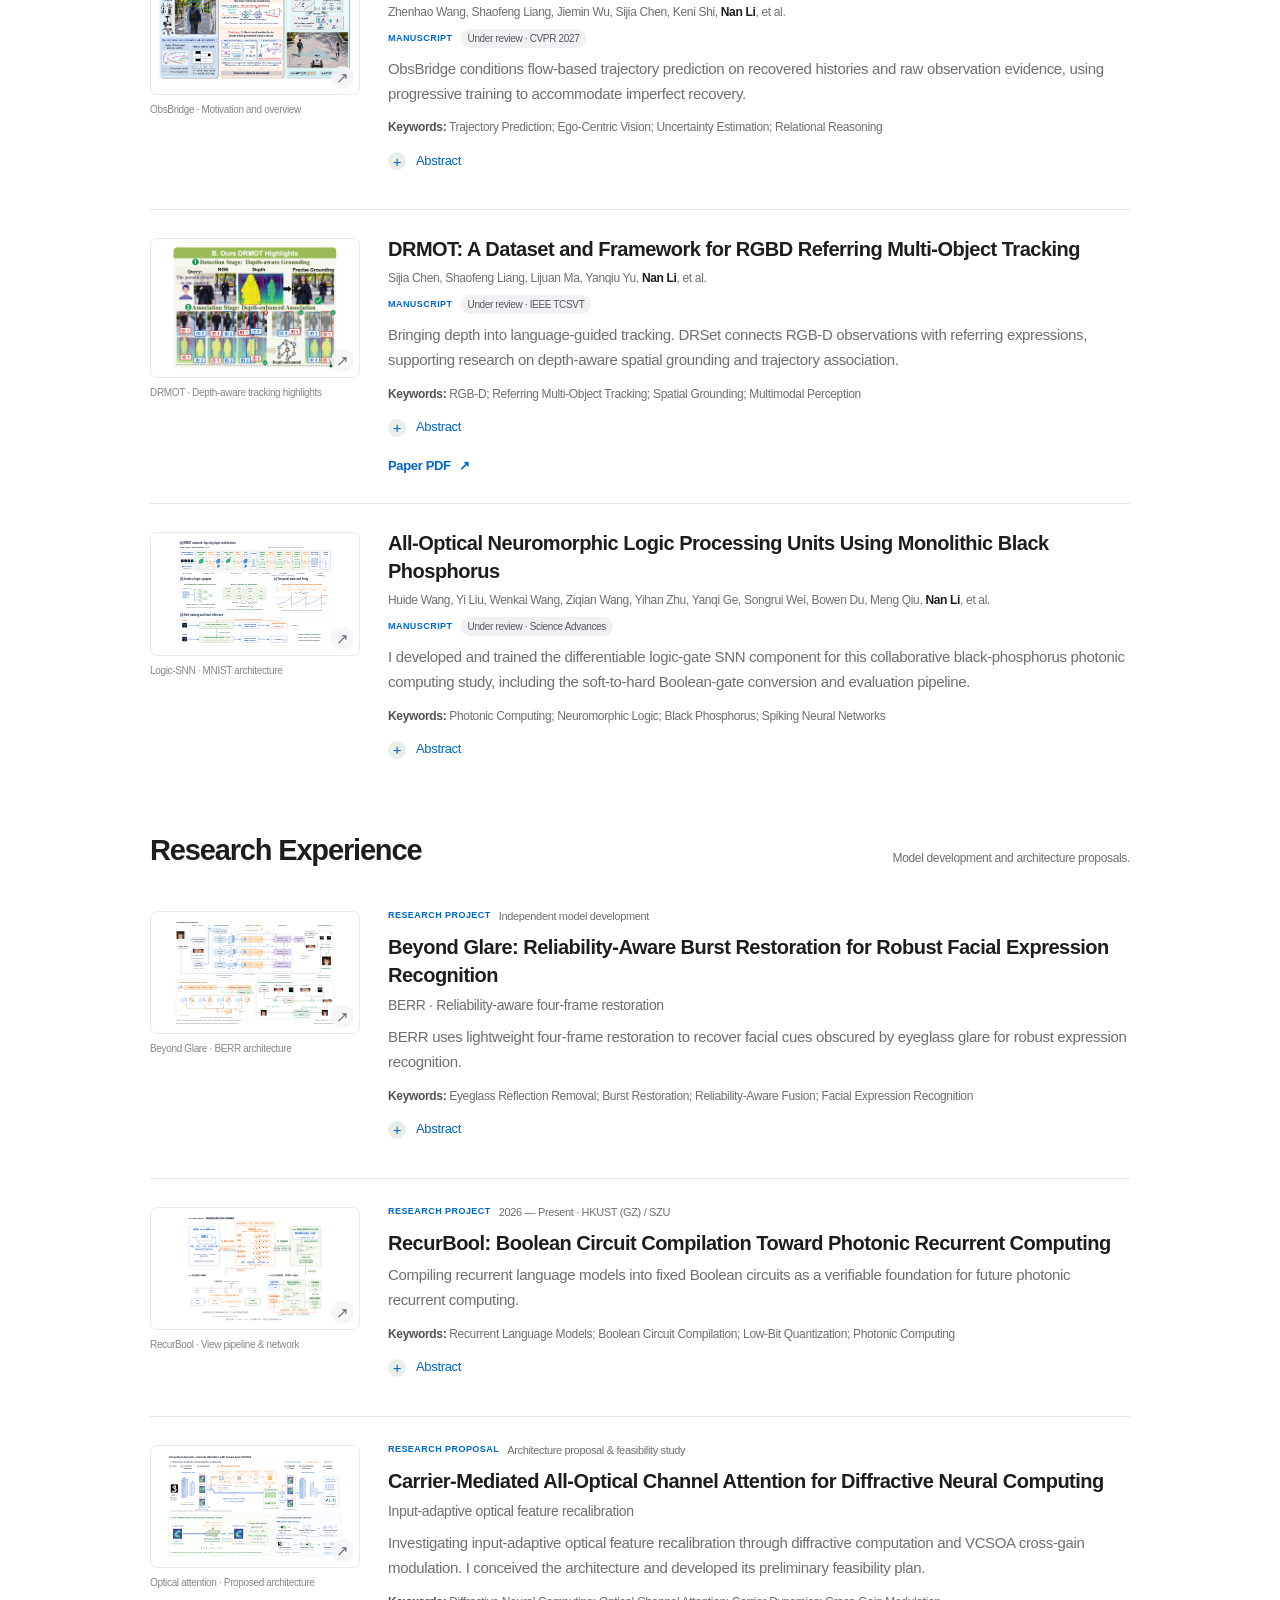
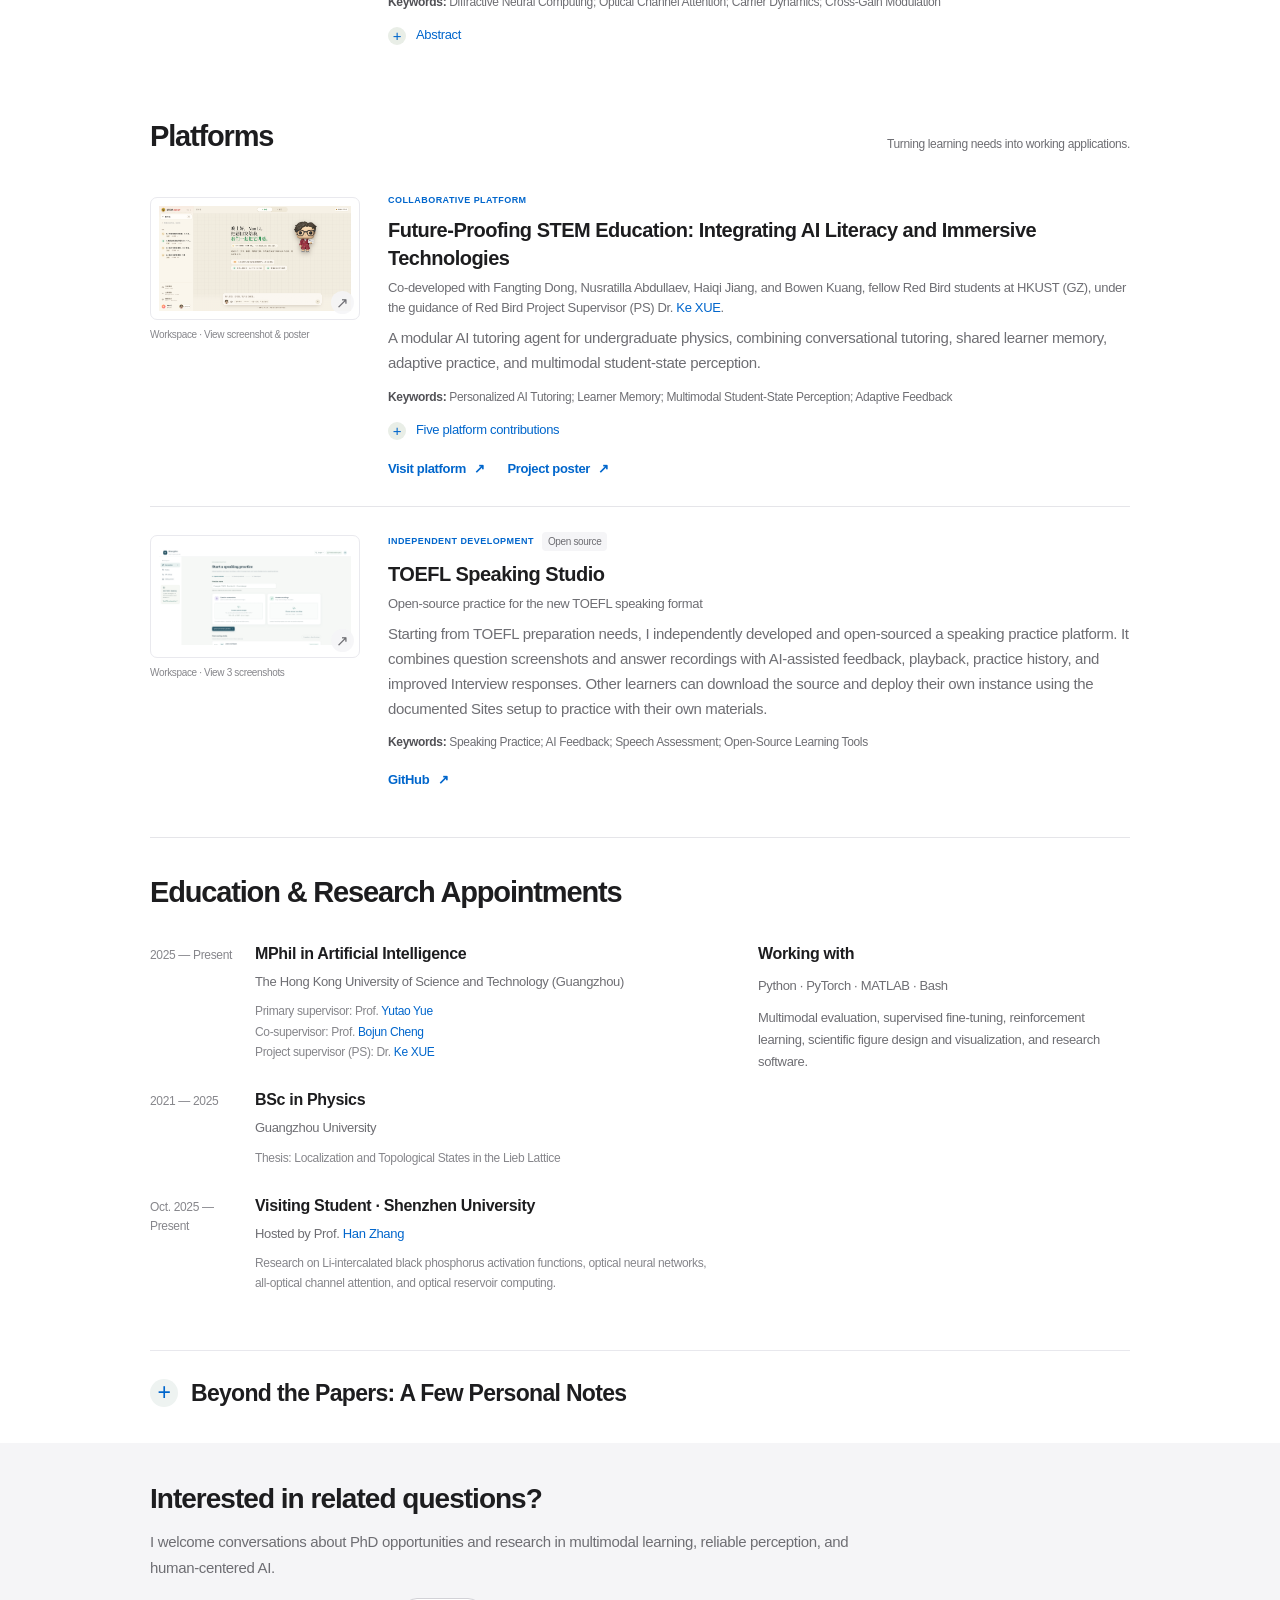
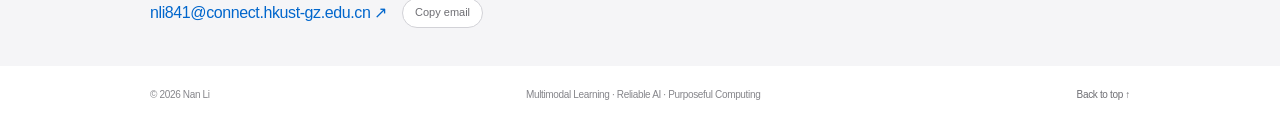
==== commit cd869f17: "Broaden research interest to Multimodal Learning" ====
--- a/index.html
+++ b/index.html
@@ -71,7 +71,7 @@
 
     <section class="interests-section page-width" id="interests" aria-labelledby="interests-title">
       <h2 id="interests-title">Research Interests</h2>
-      <p class="interest-focus"><strong><span>Egocentric Multimodal Learning</span> · <span>Human-Centered AI</span> · <span>Reliable &amp; Efficient AI</span></strong></p>
+      <p class="interest-focus"><strong><span>Multimodal Learning</span> · <span>Human-Centered AI</span> · <span>Reliable &amp; Efficient AI</span></strong></p>
       <p class="compact-interest-intro">I am interested in building reliable and efficient multimodal AI systems that understand dynamic environments, adapt to human needs, and support real-world decision-making.</p>
     </section>
 
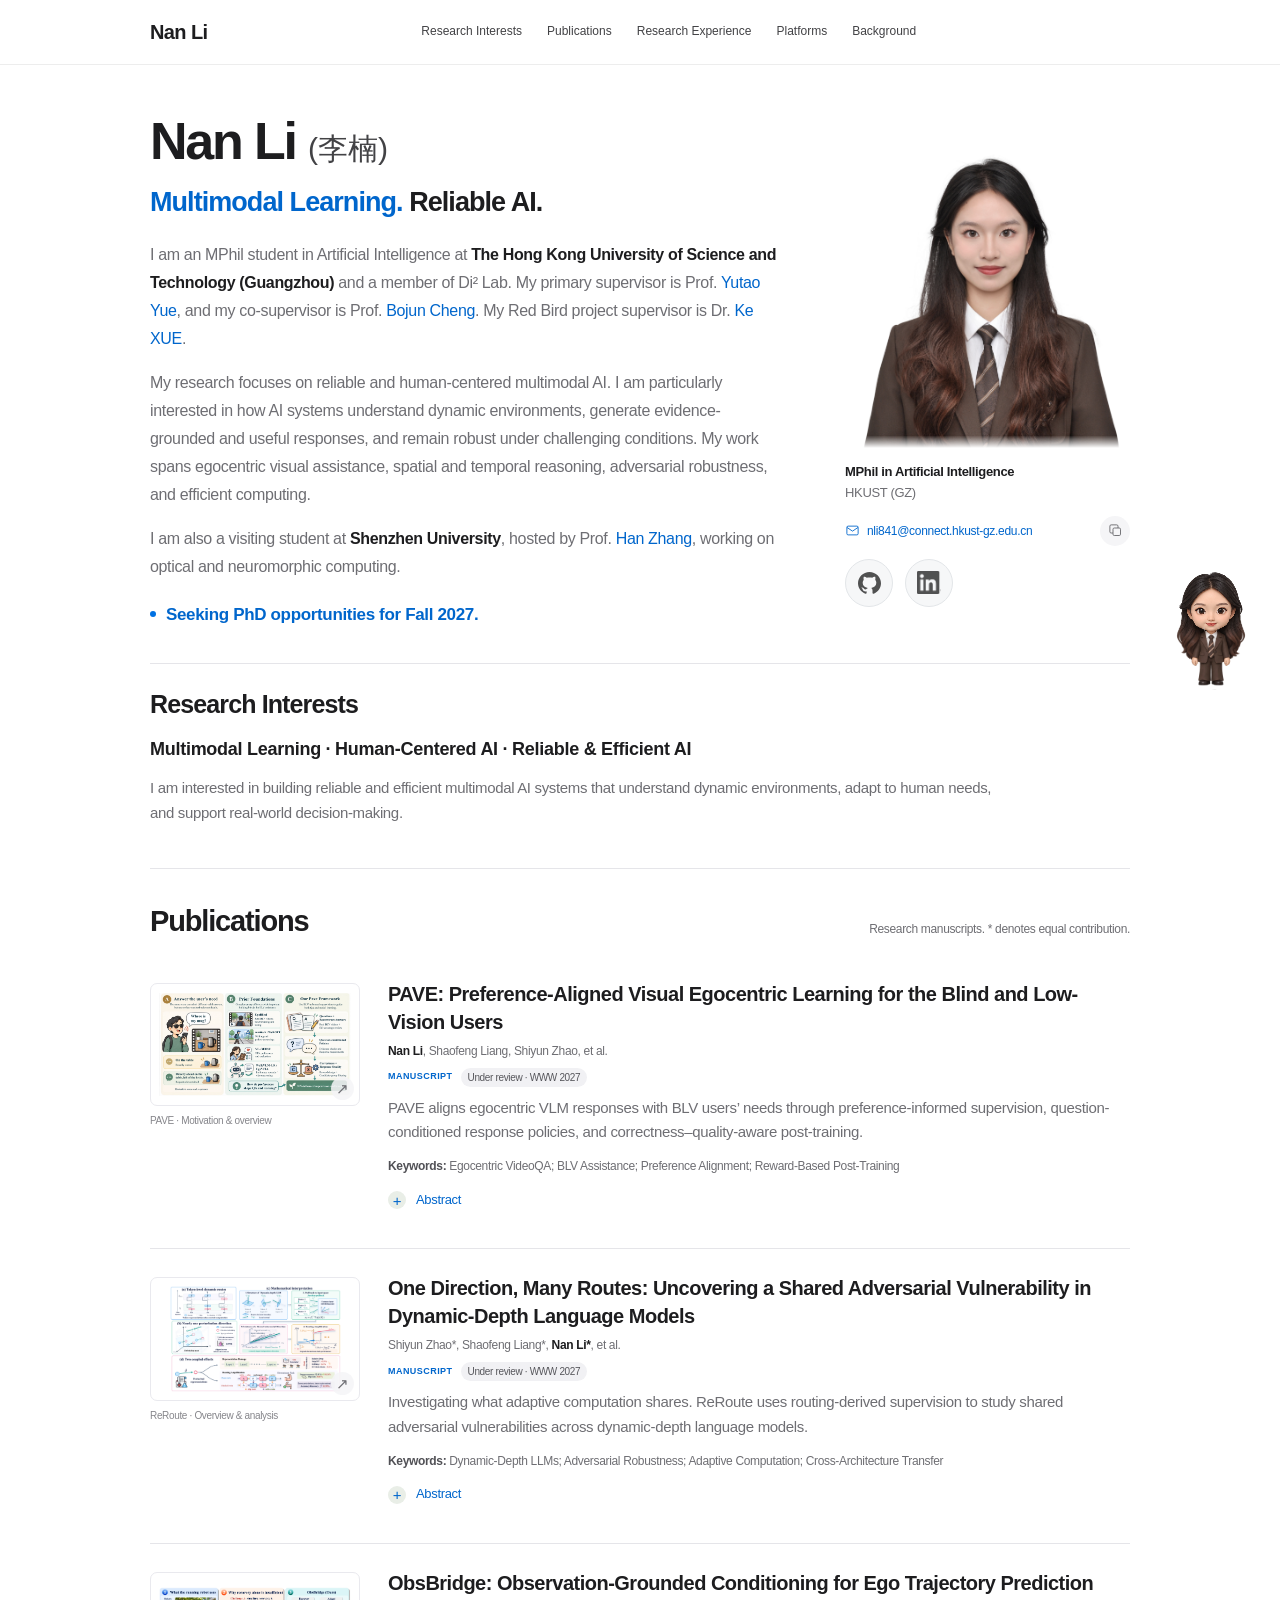
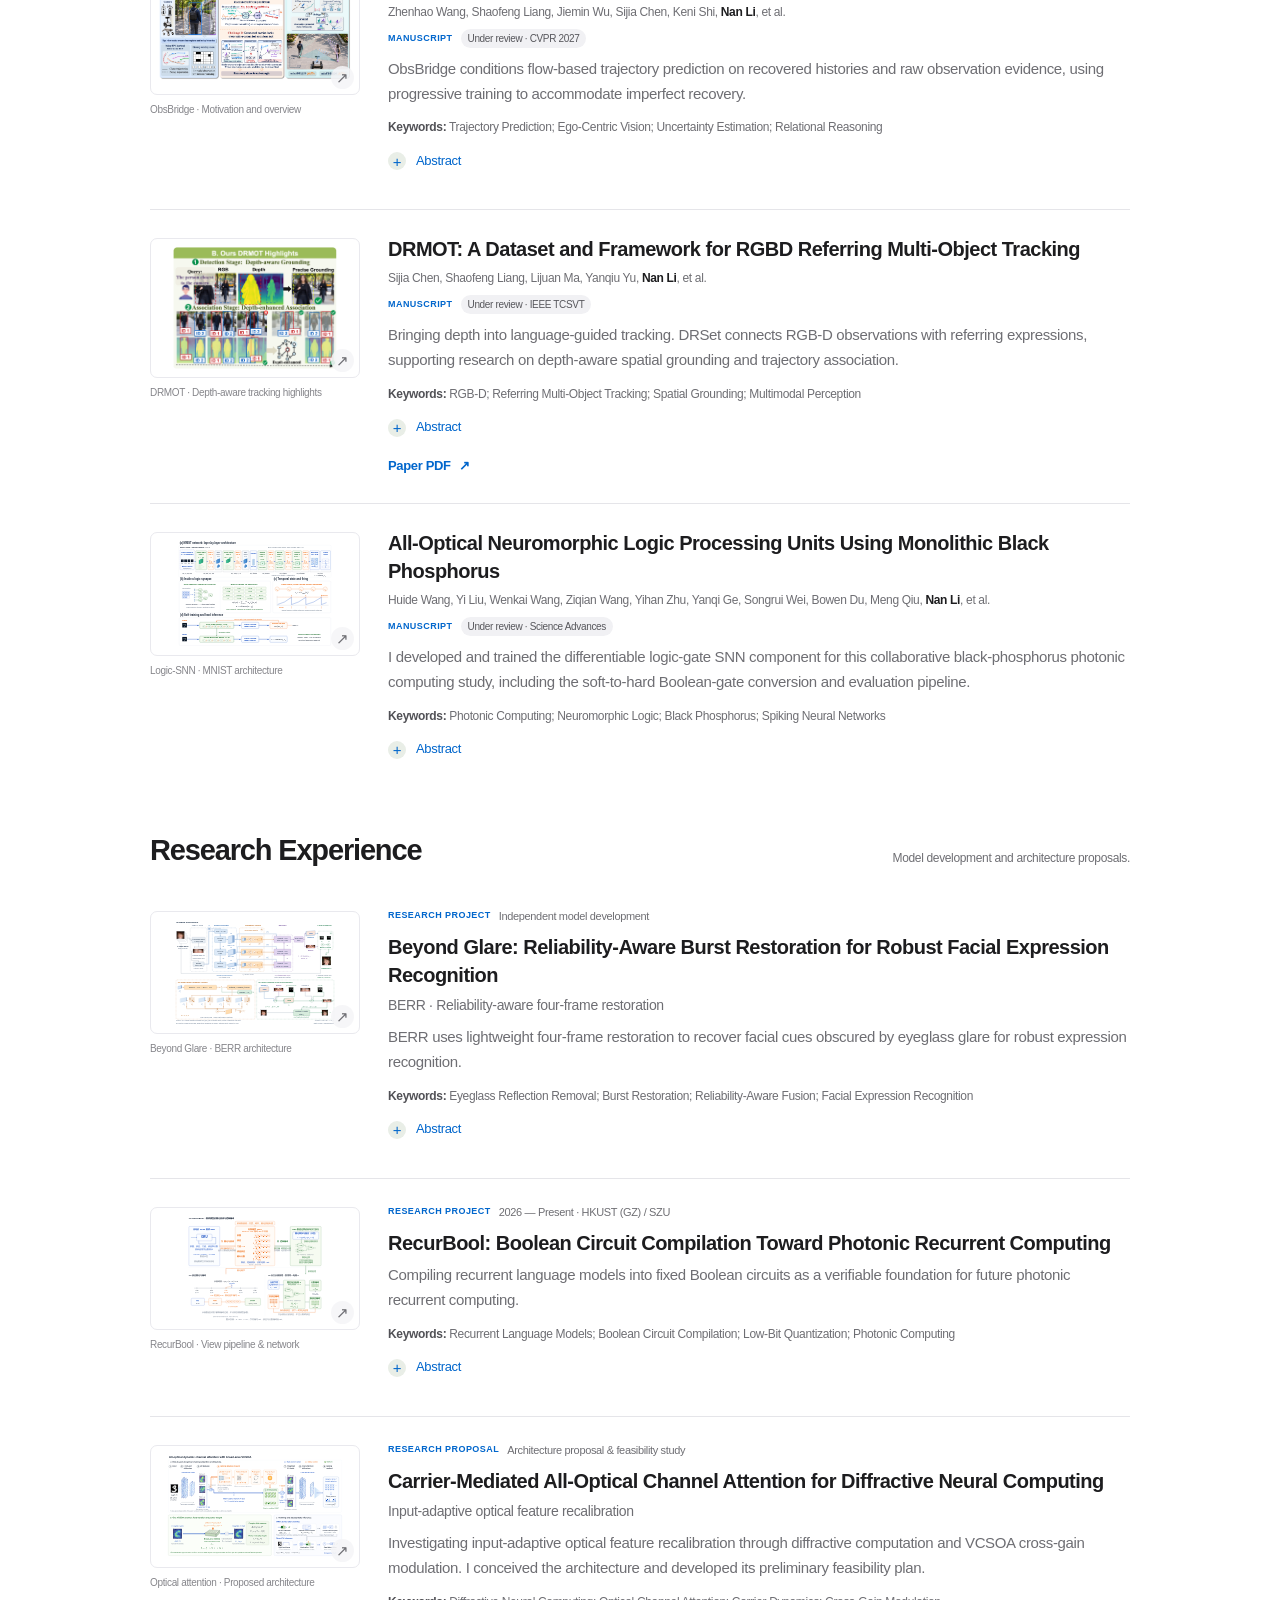
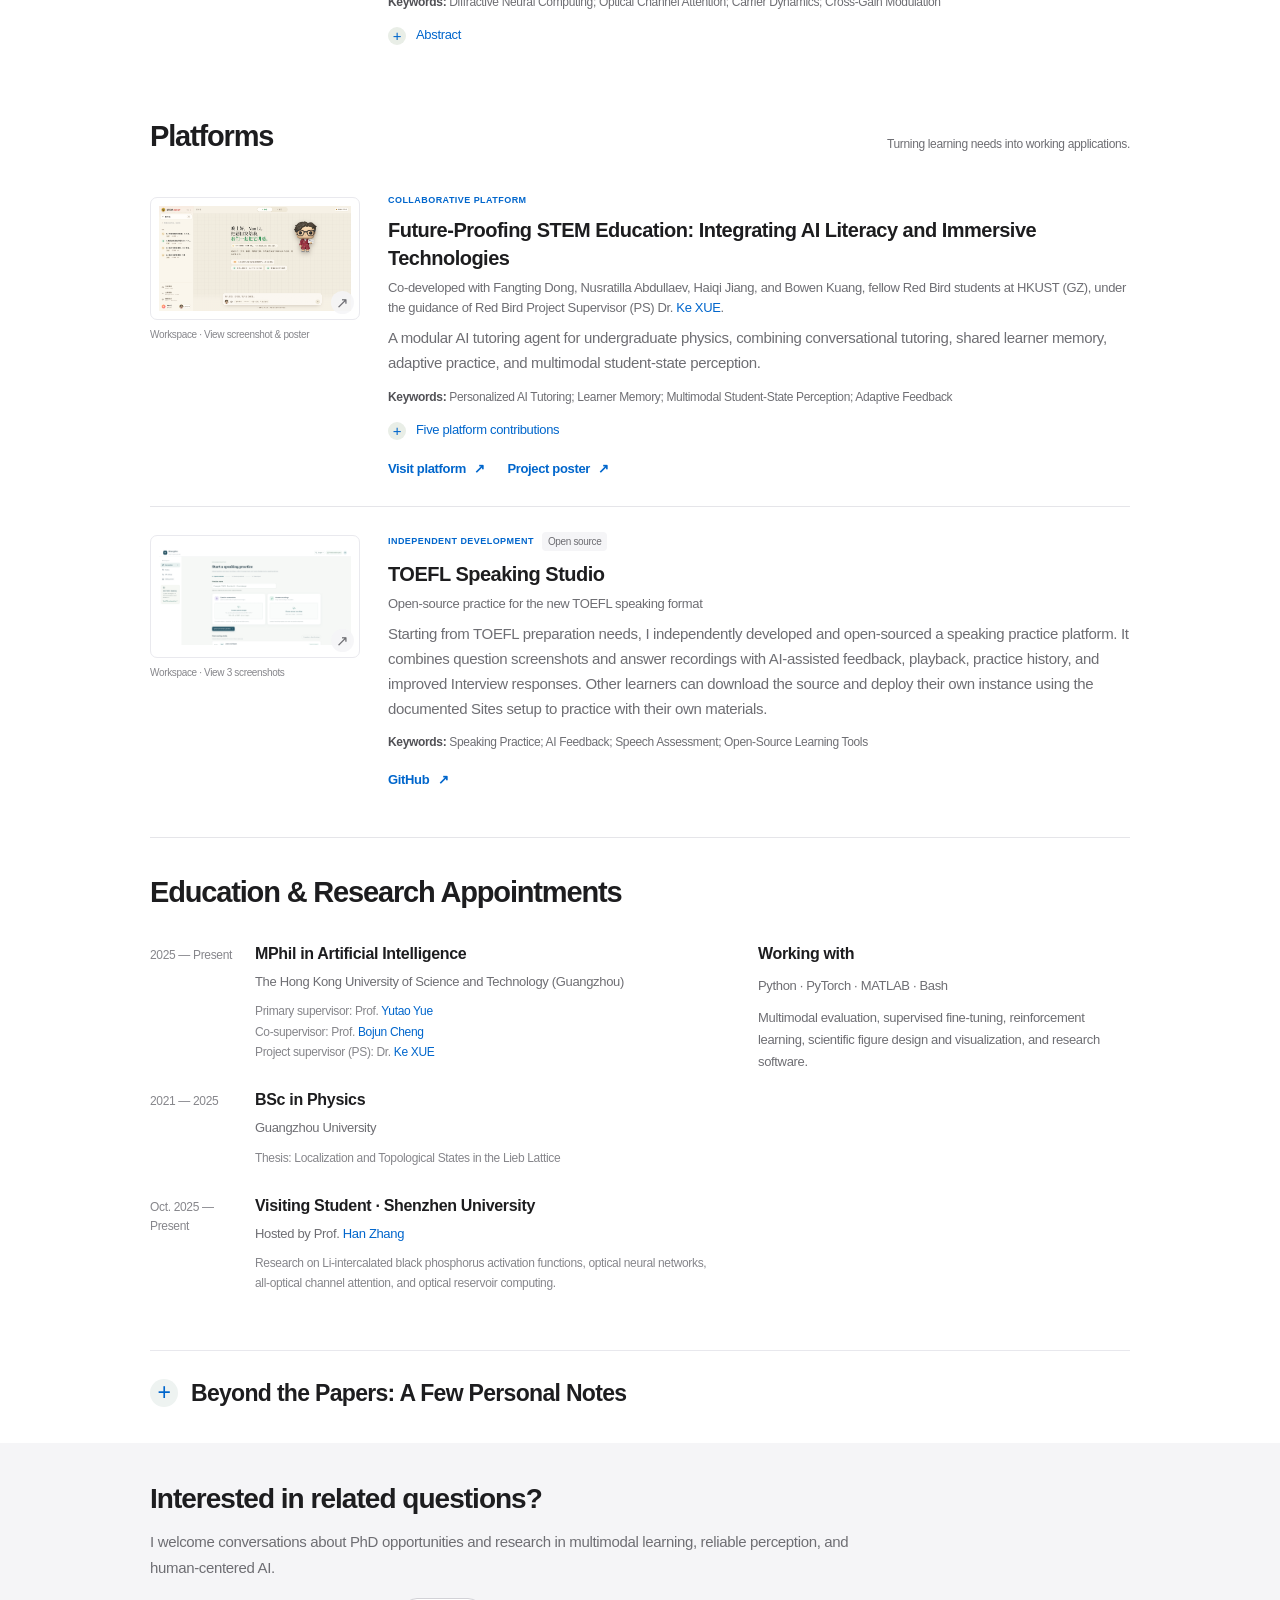
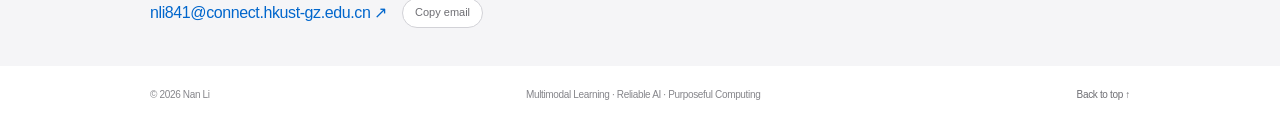
==== commit e05ee65a: "Replace ObsBridge overview with supplied latest figure" ====
--- a/index.html
+++ b/index.html
@@ -102,7 +102,7 @@
           </div>
         </article>
         <article id="obsbridge" class="project reveal" data-research="multimodal">
-          <div class="project-visual"><a class="figure-link" href="assets/obsbridge-overview.png?v=80" data-figure data-caption-en="ObsBridge · Motivation and framework overview" aria-label="Enlarge ObsBridge figure"><img src="assets/obsbridge-overview.png?v=80" width="1385" height="680" loading="lazy" alt="ObsBridge overview: ego-view observation noise, historical recovery challenges, progressive adaptation, and observation-grounded social forecasting."><span class="figure-zoom" aria-hidden="true">↗</span></a><div class="visual-caption"><span>ObsBridge · Motivation and overview</span><span class="figure-hint">Click to enlarge</span></div></div>
+          <div class="project-visual"><a class="figure-link" href="assets/obsbridge-overview.png?v=93" data-figure data-caption-en="ObsBridge · Motivation and framework overview" aria-label="Enlarge ObsBridge figure"><img src="assets/obsbridge-overview.png?v=93" width="2332" height="1132" loading="lazy" alt="ObsBridge overview: ego-view observation noise, historical recovery challenges, progressive adaptation, and observation-grounded social forecasting."><span class="figure-zoom" aria-hidden="true">↗</span></a><div class="visual-caption"><span>ObsBridge · Motivation and overview</span><span class="figure-hint">Click to enlarge</span></div></div>
           <div class="project-copy"><h3>ObsBridge: Observation-Grounded Conditioning for Ego Trajectory Prediction</h3>
             <p class="authors">Zhenhao Wang, Shaofeng Liang, Jiemin Wu, Sijia Chen, Keni Shi, <strong>Nan Li</strong>, et al.</p>
             <div class="project-meta"><span class="project-kind">Manuscript</span><span class="review-status">Under review · CVPR 2027</span></div>
